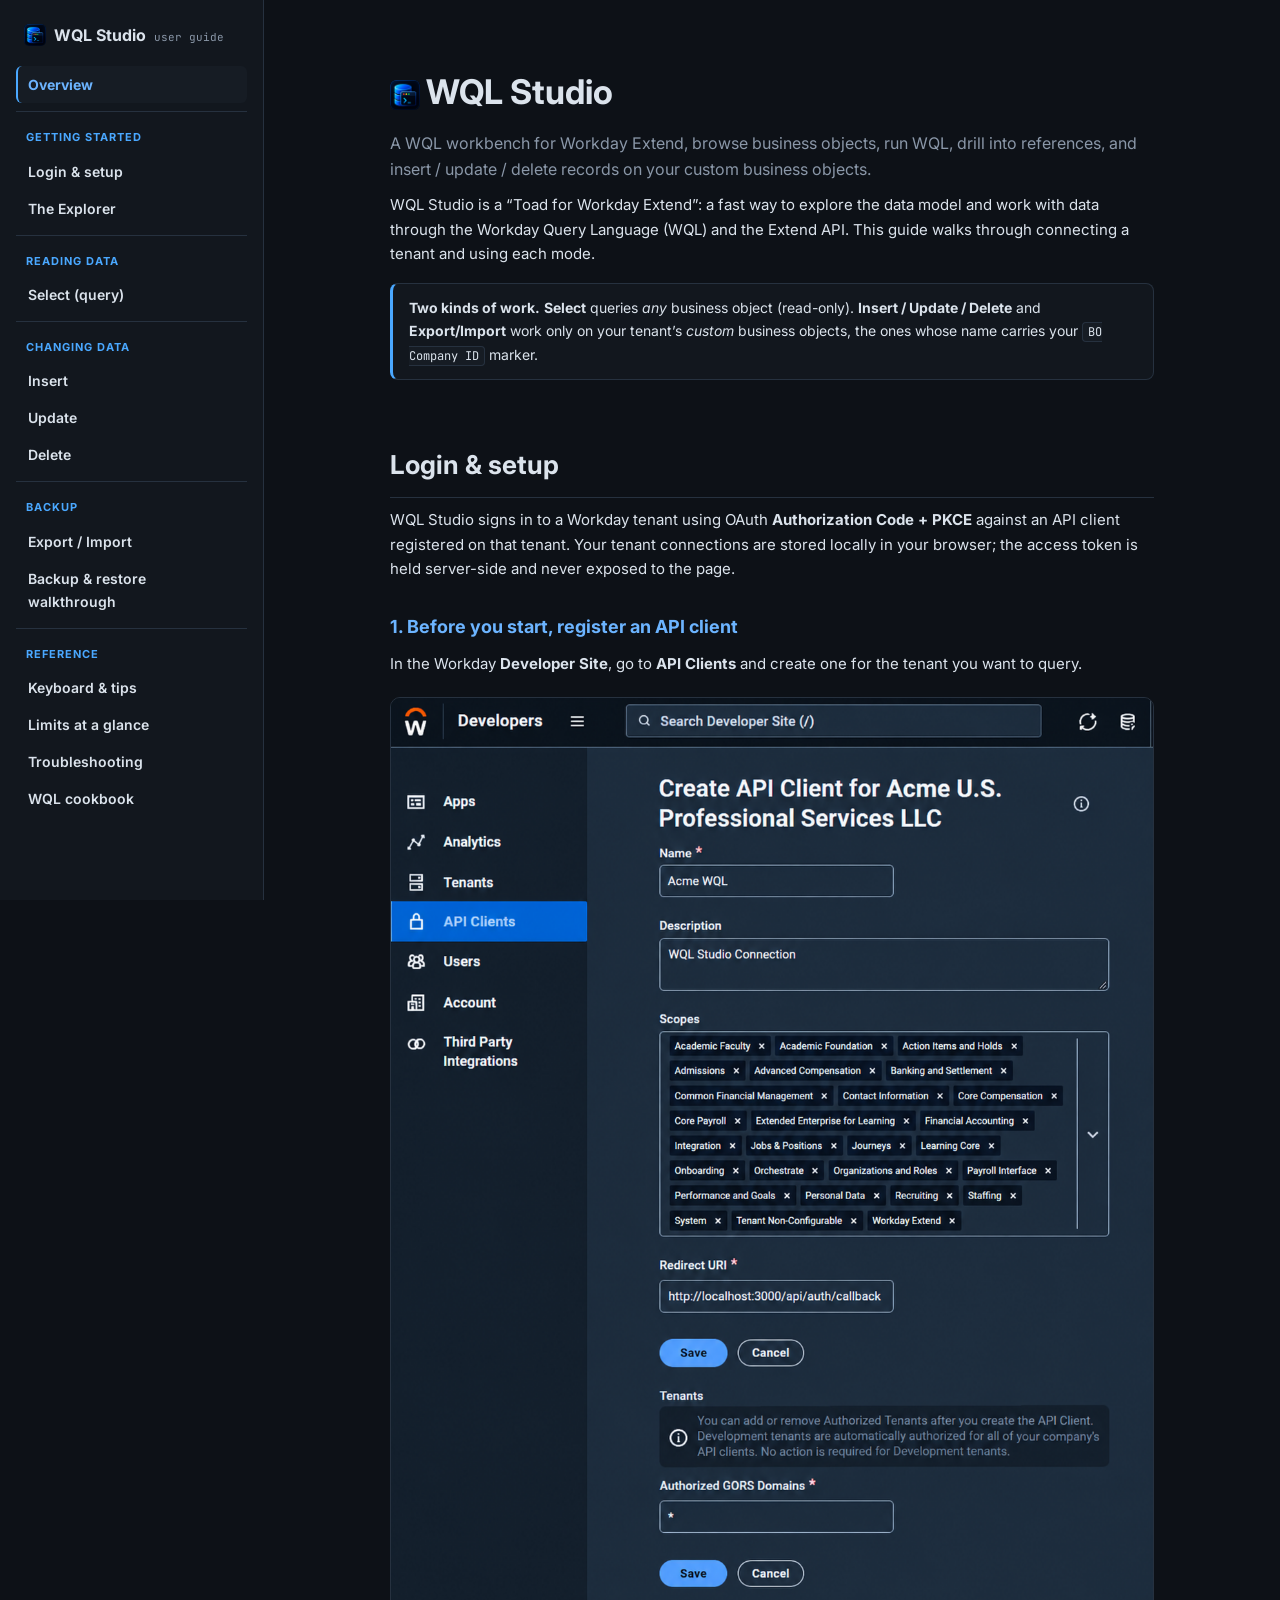
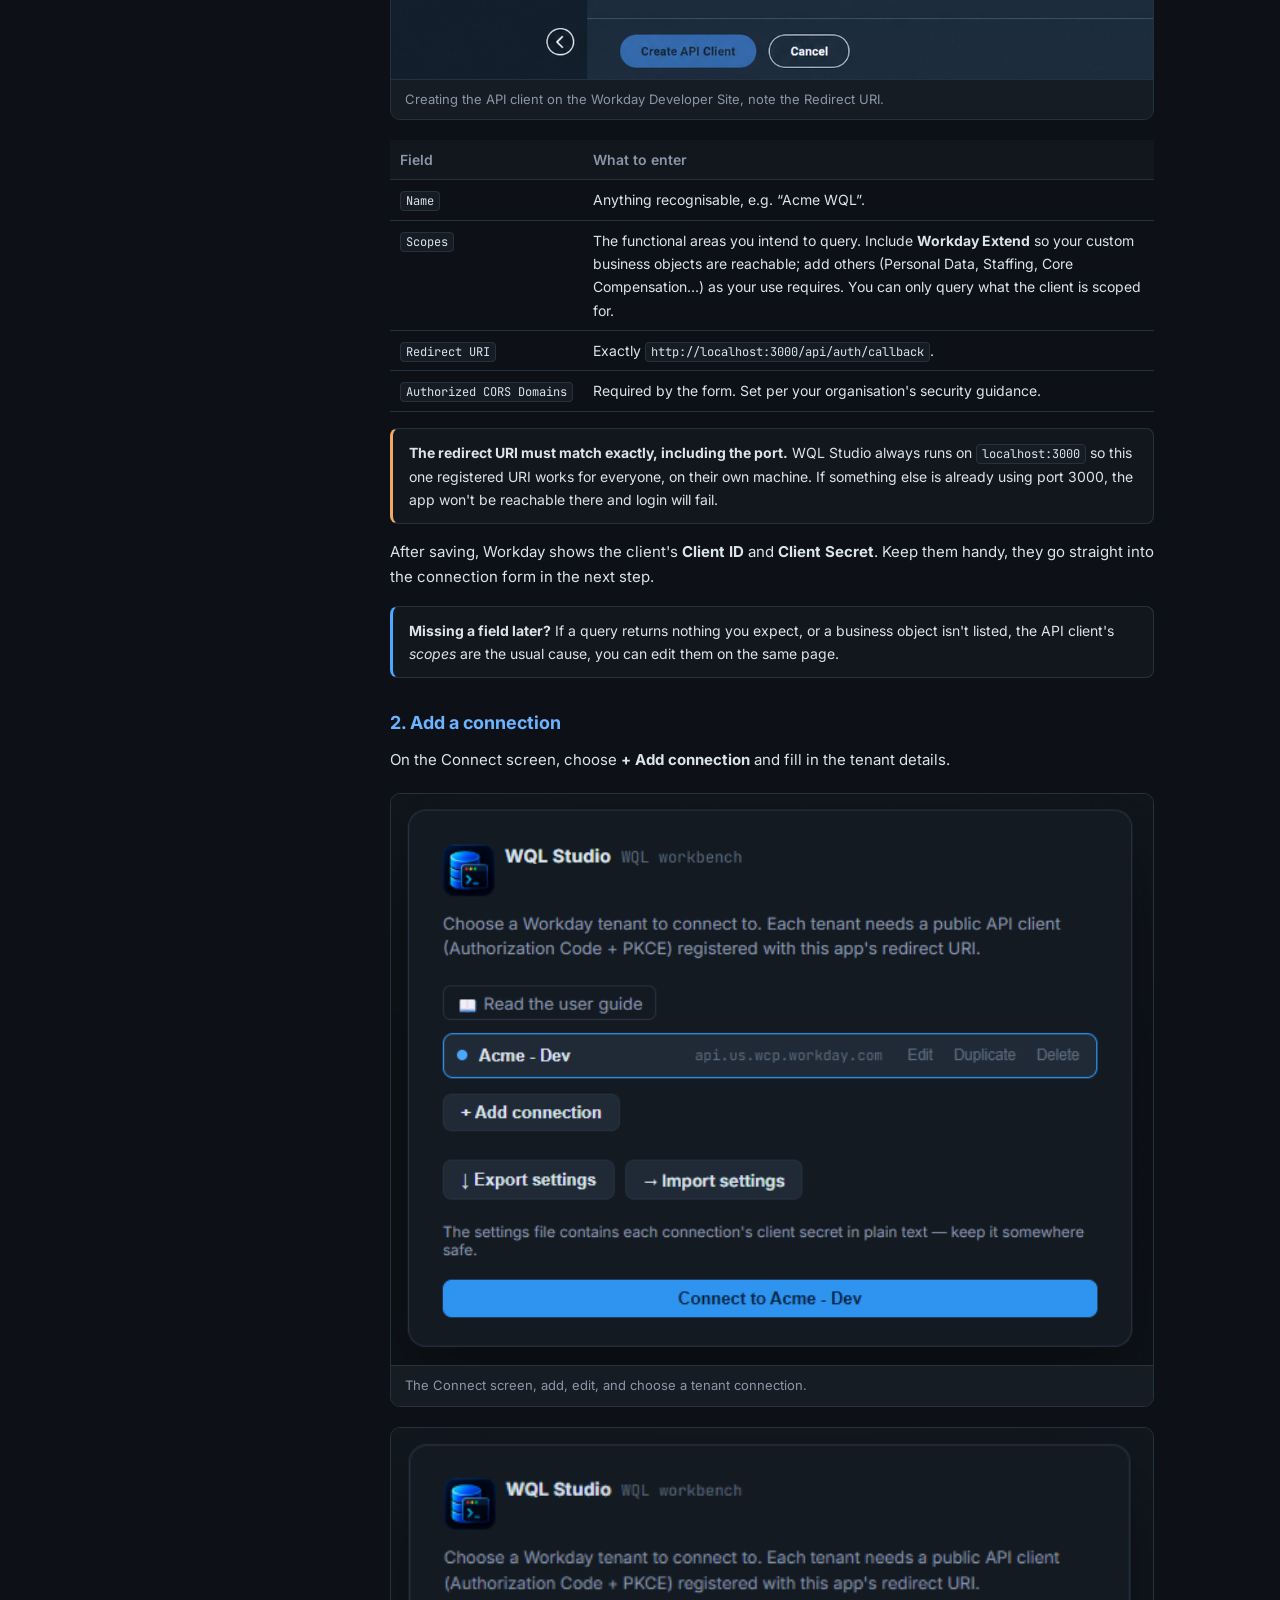
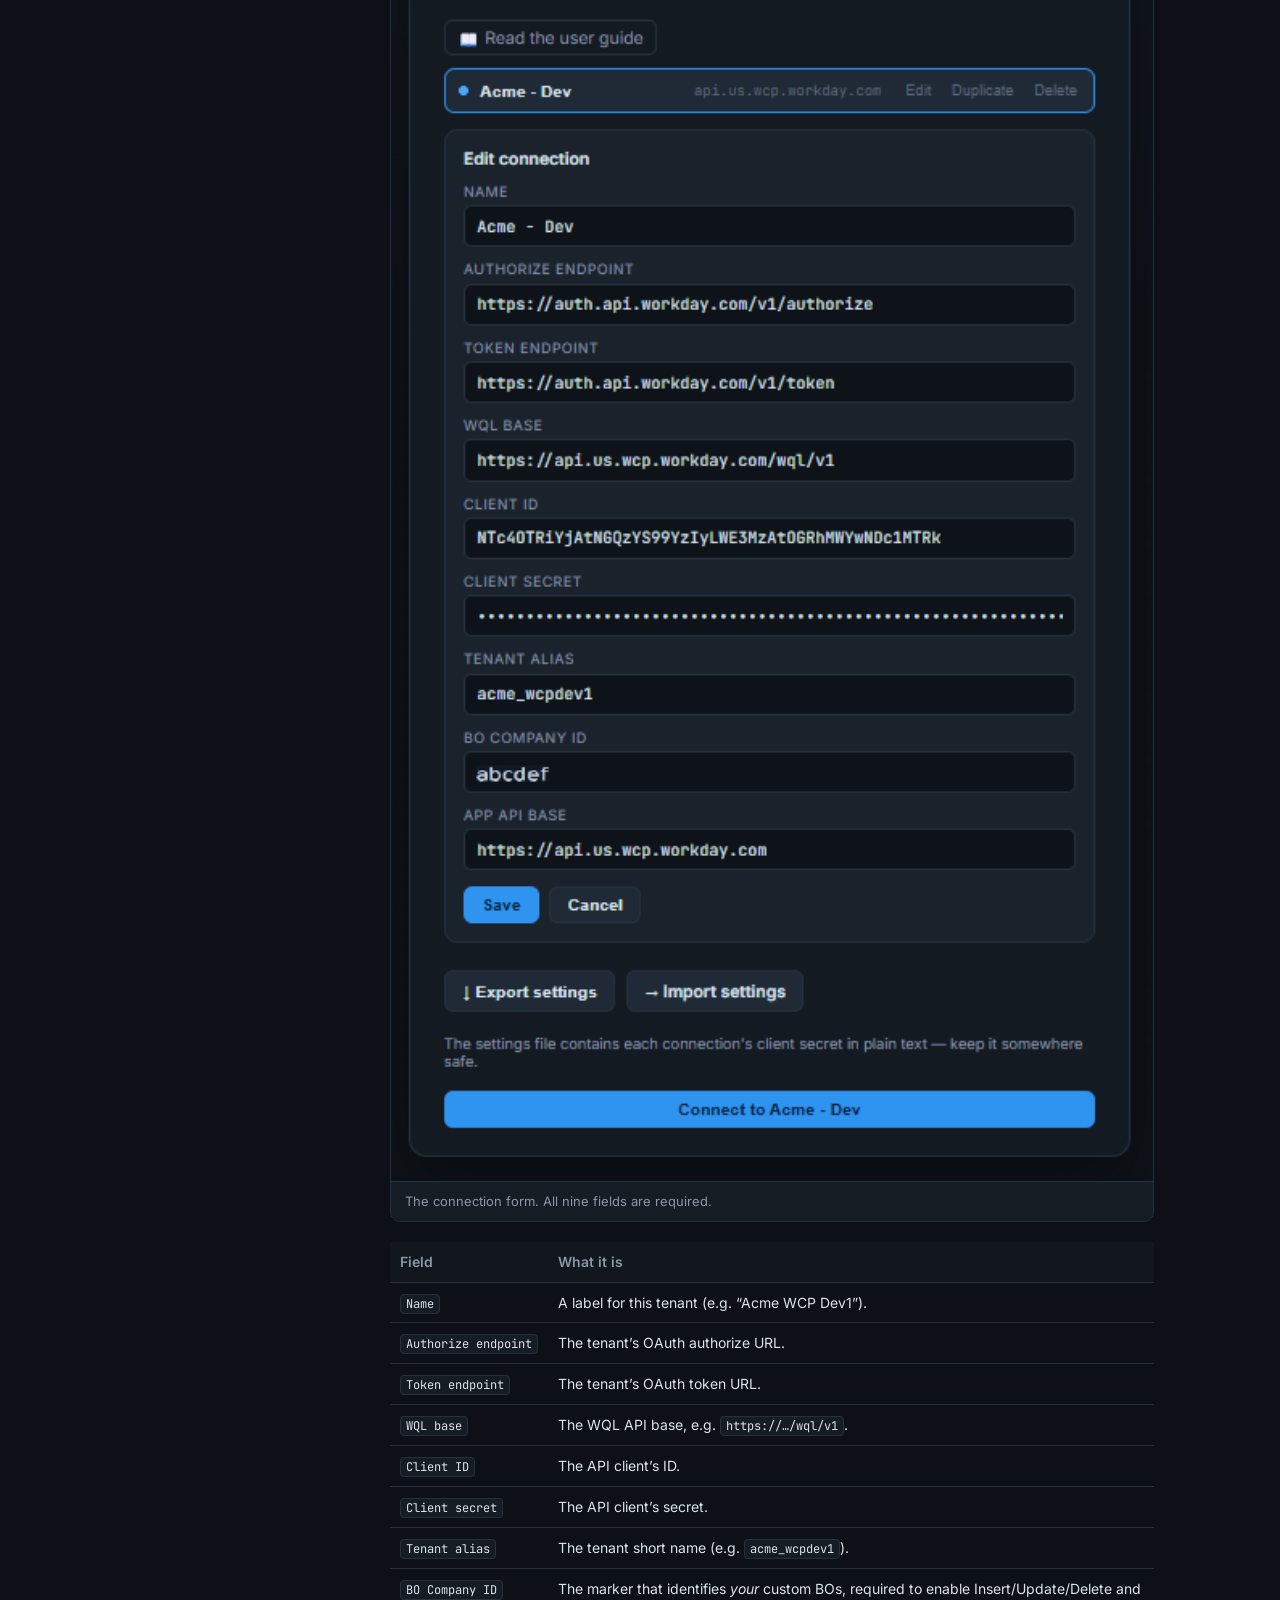
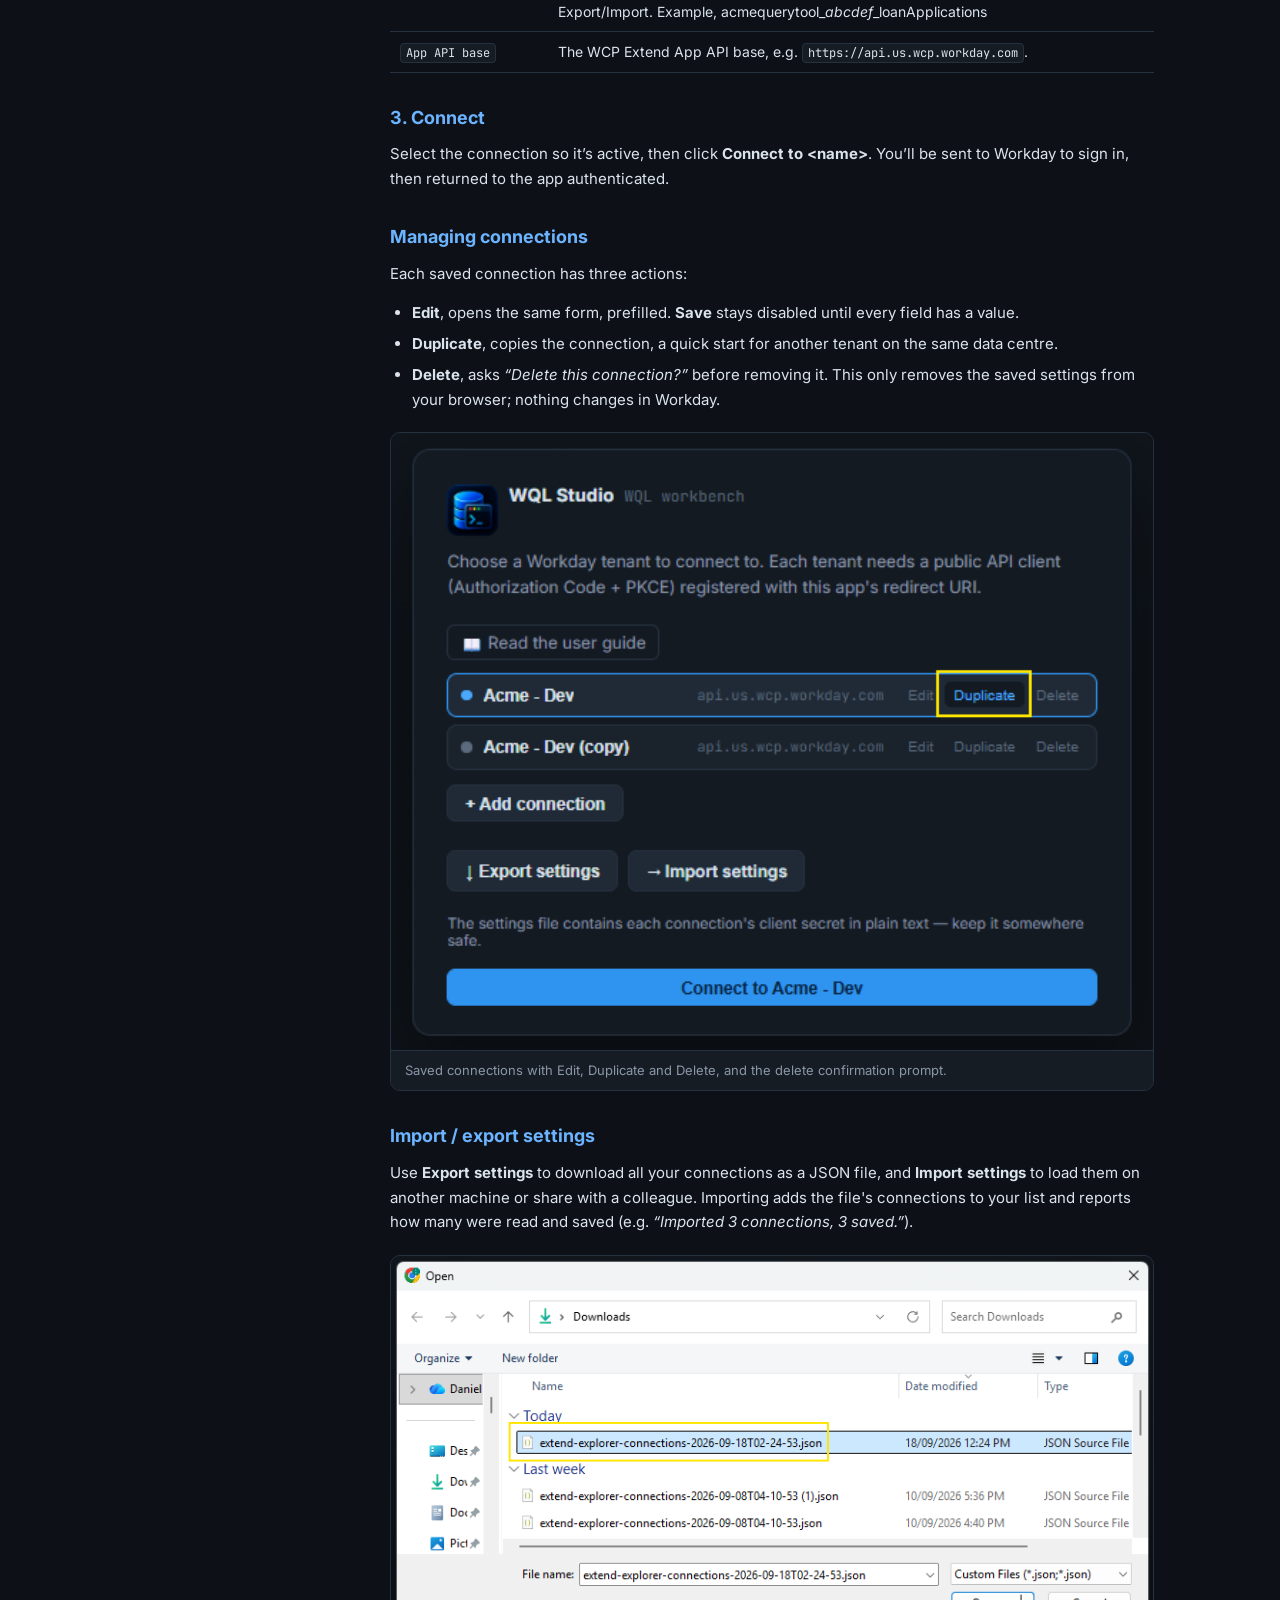
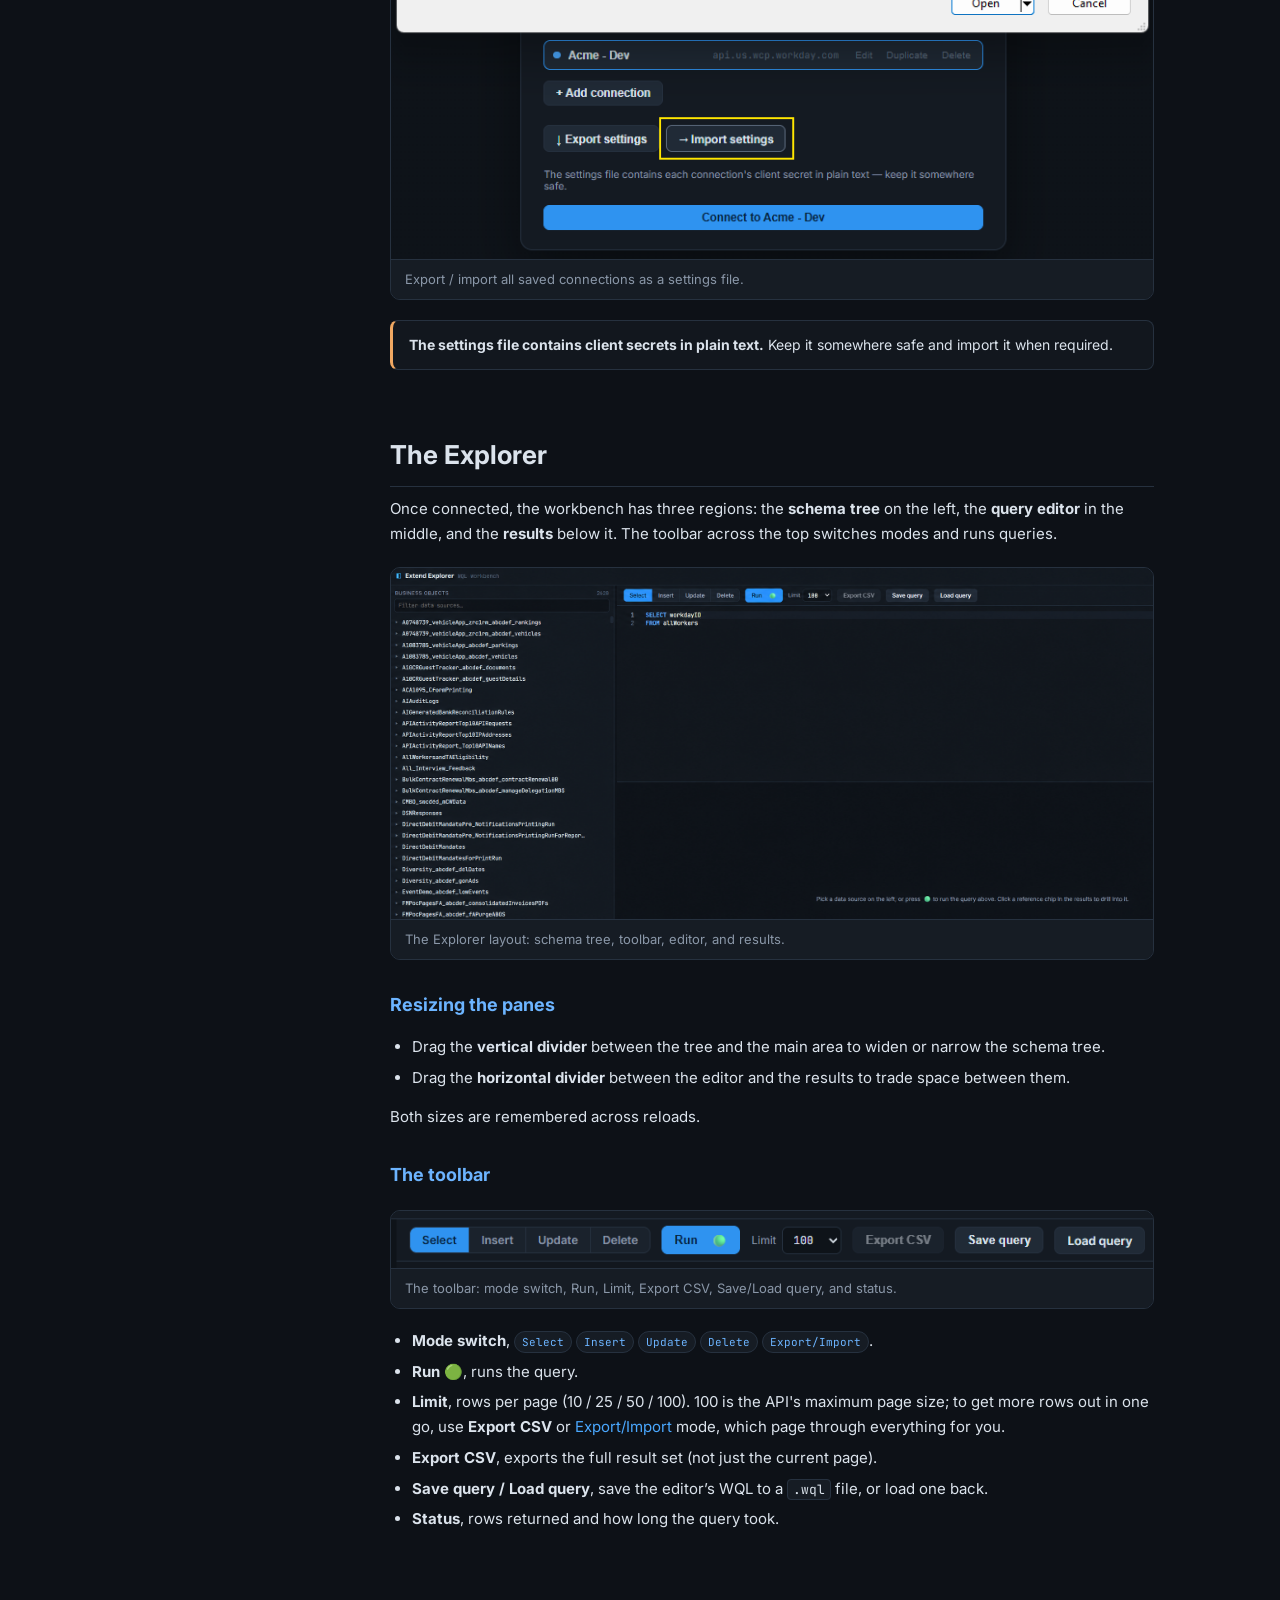
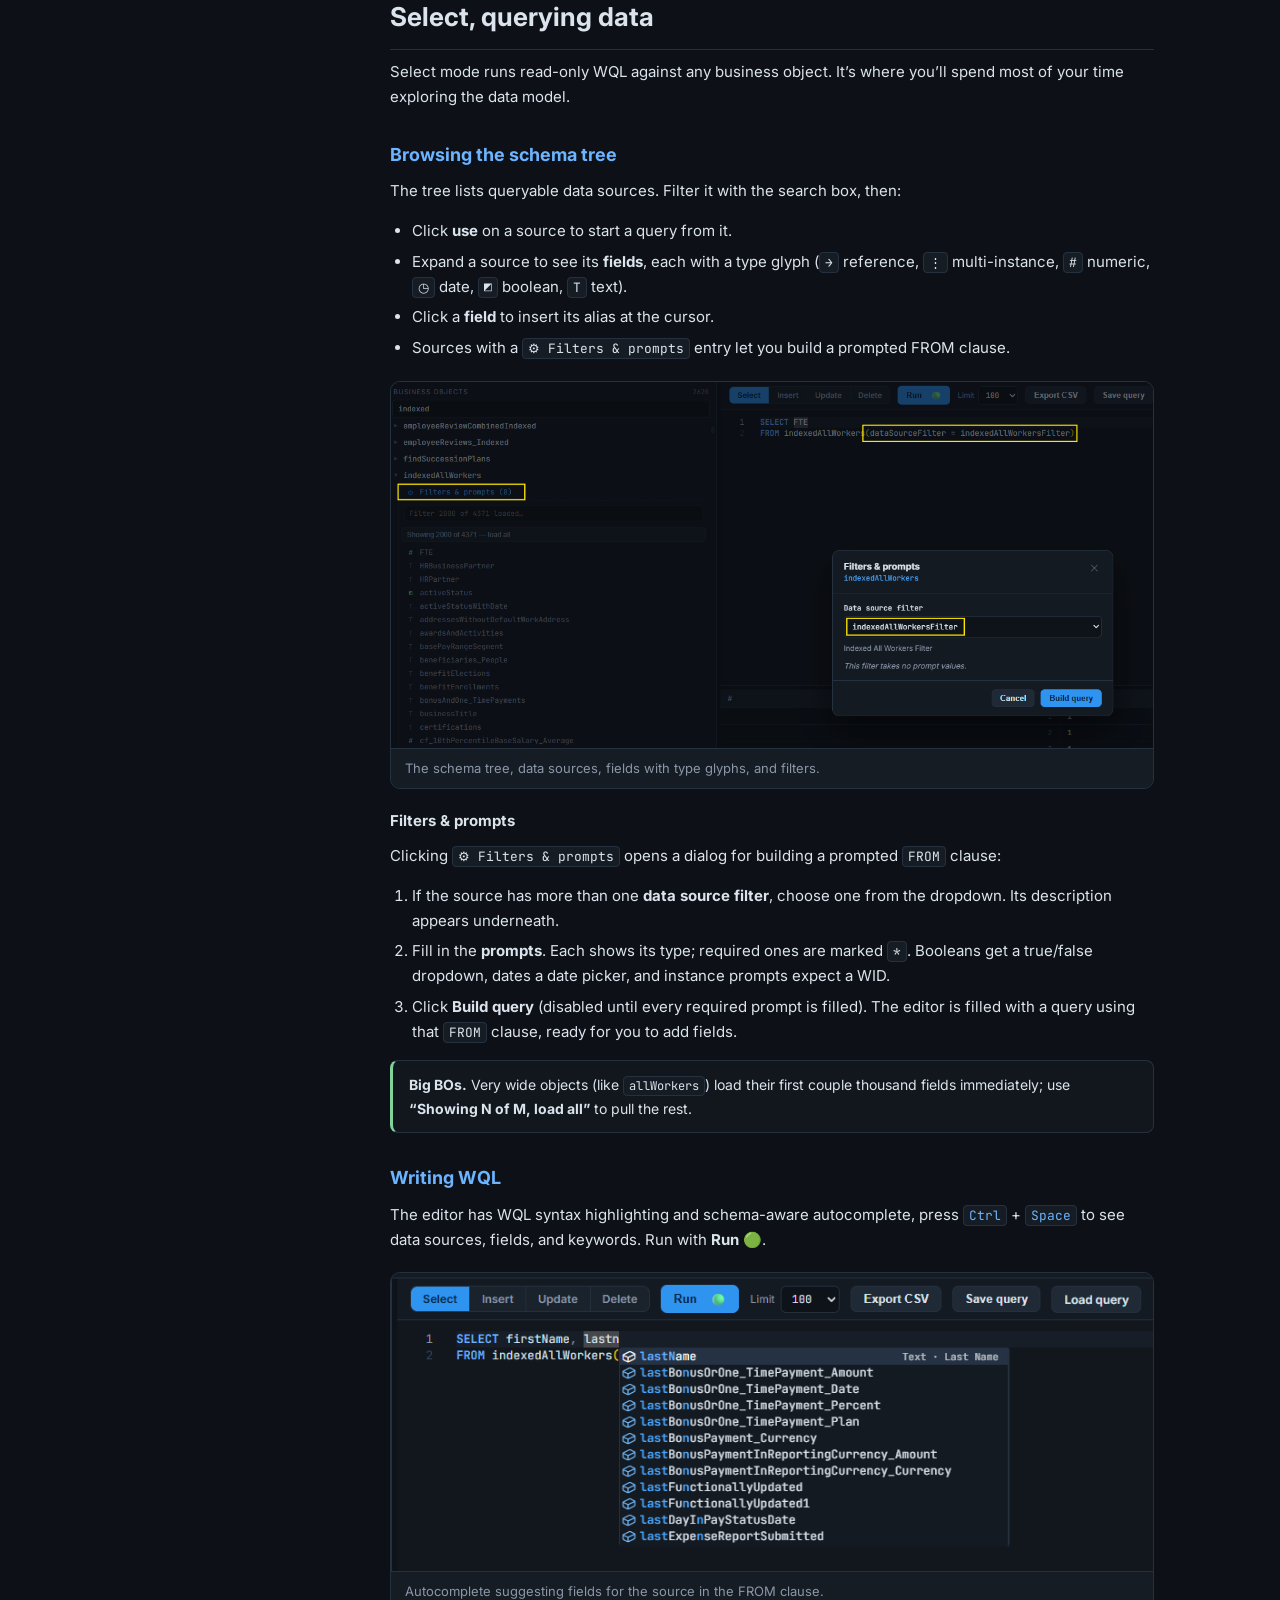
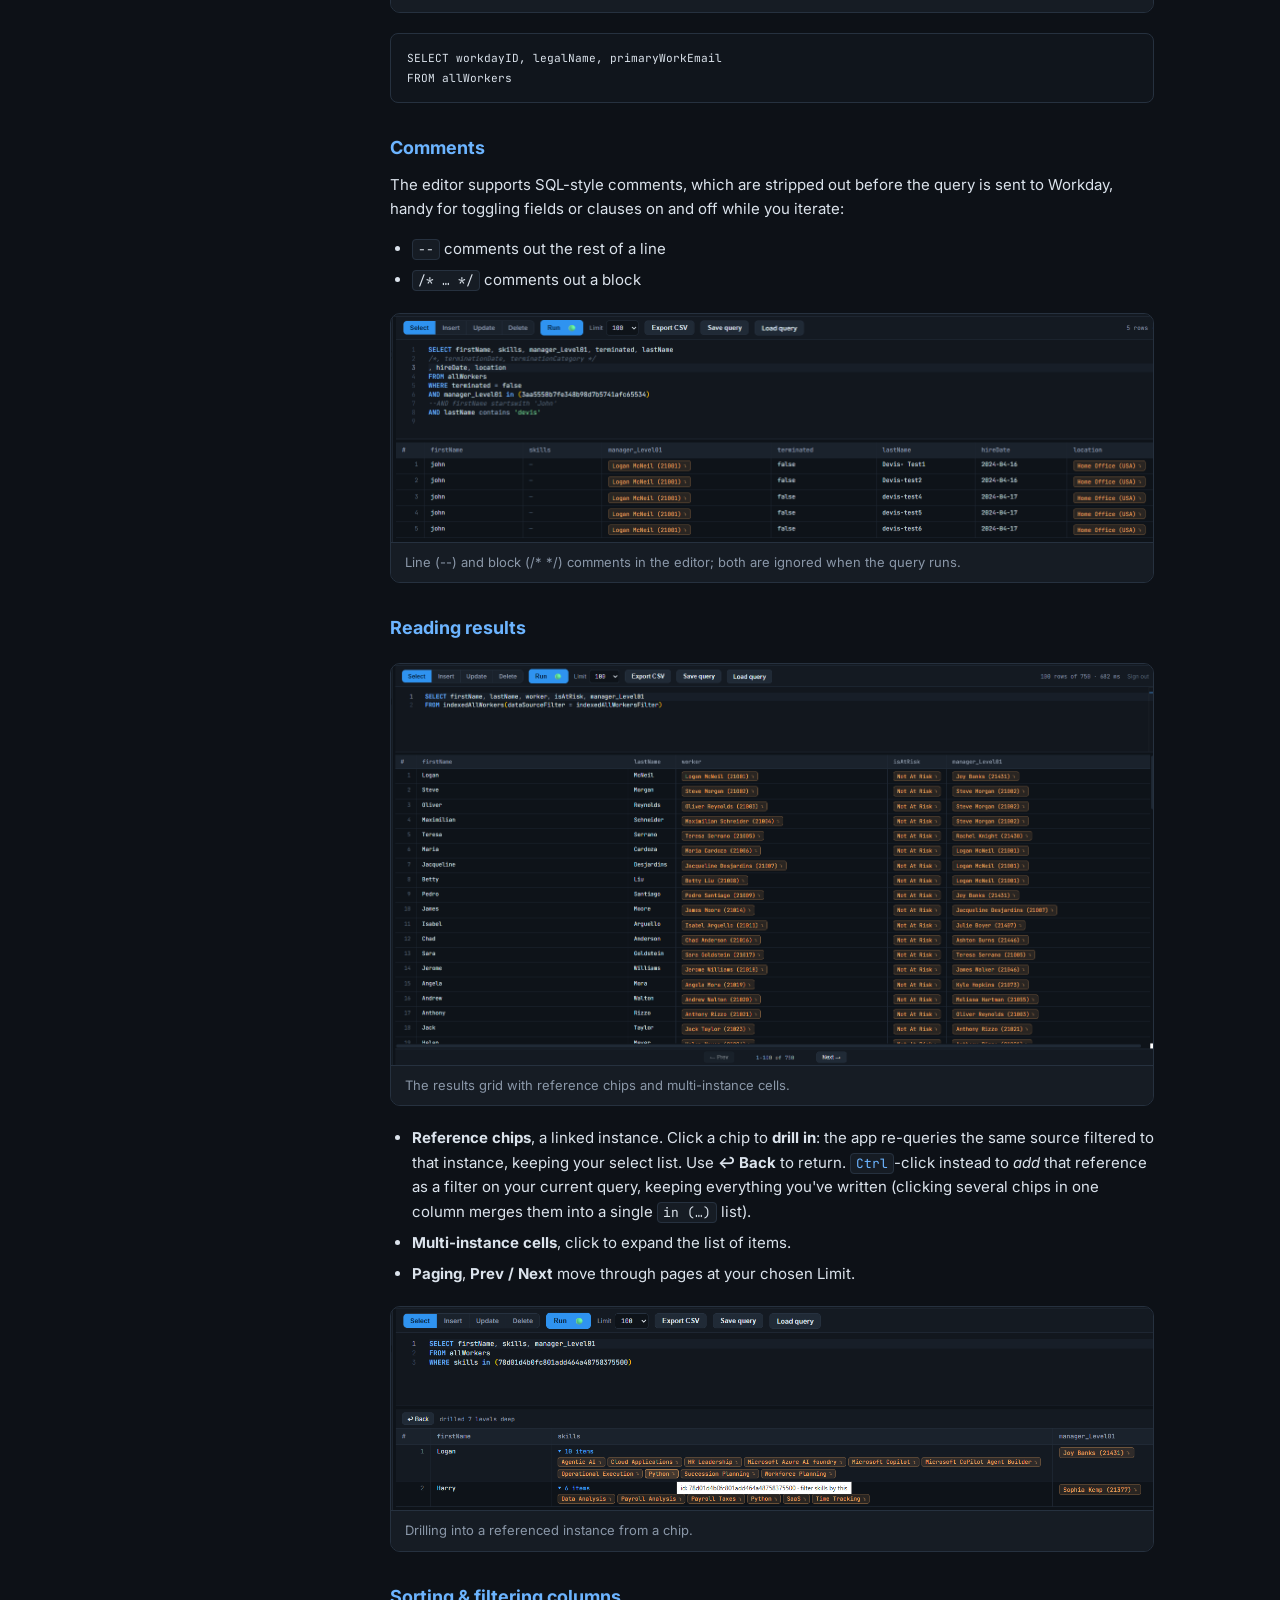
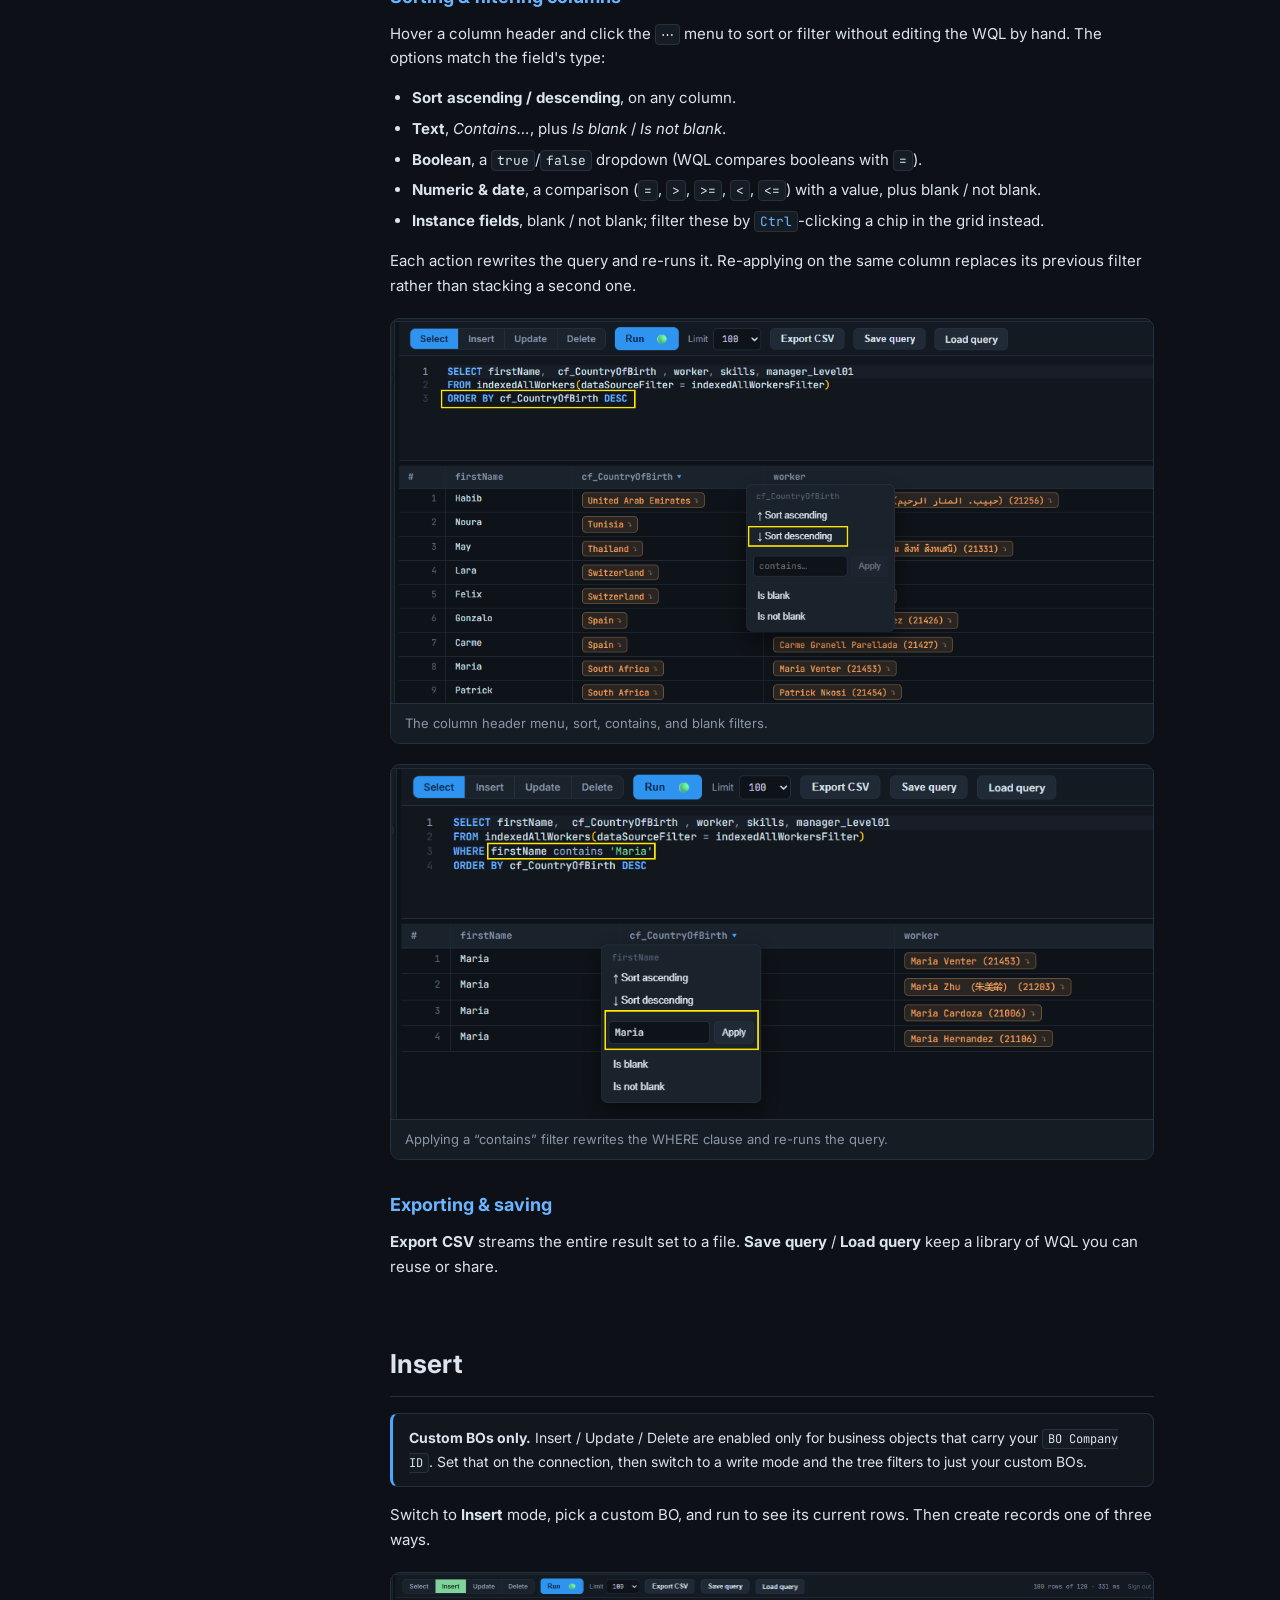
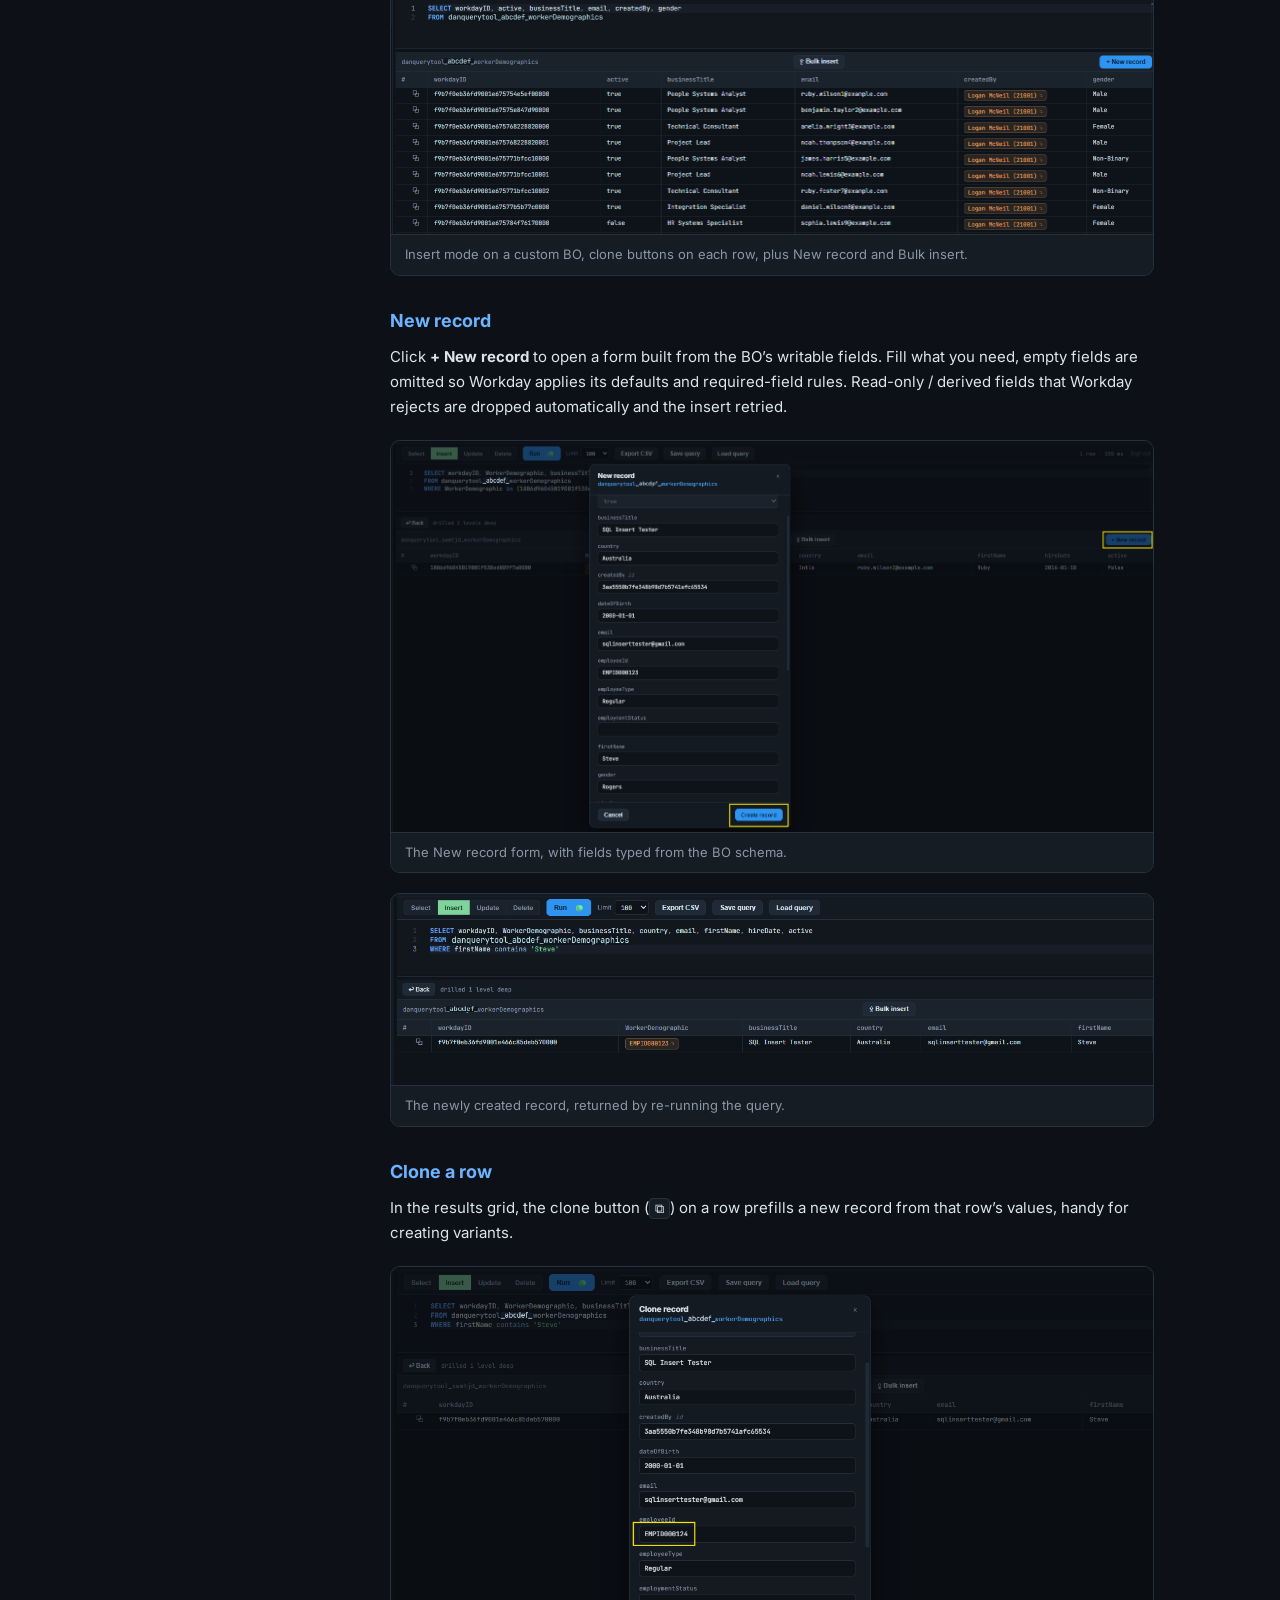
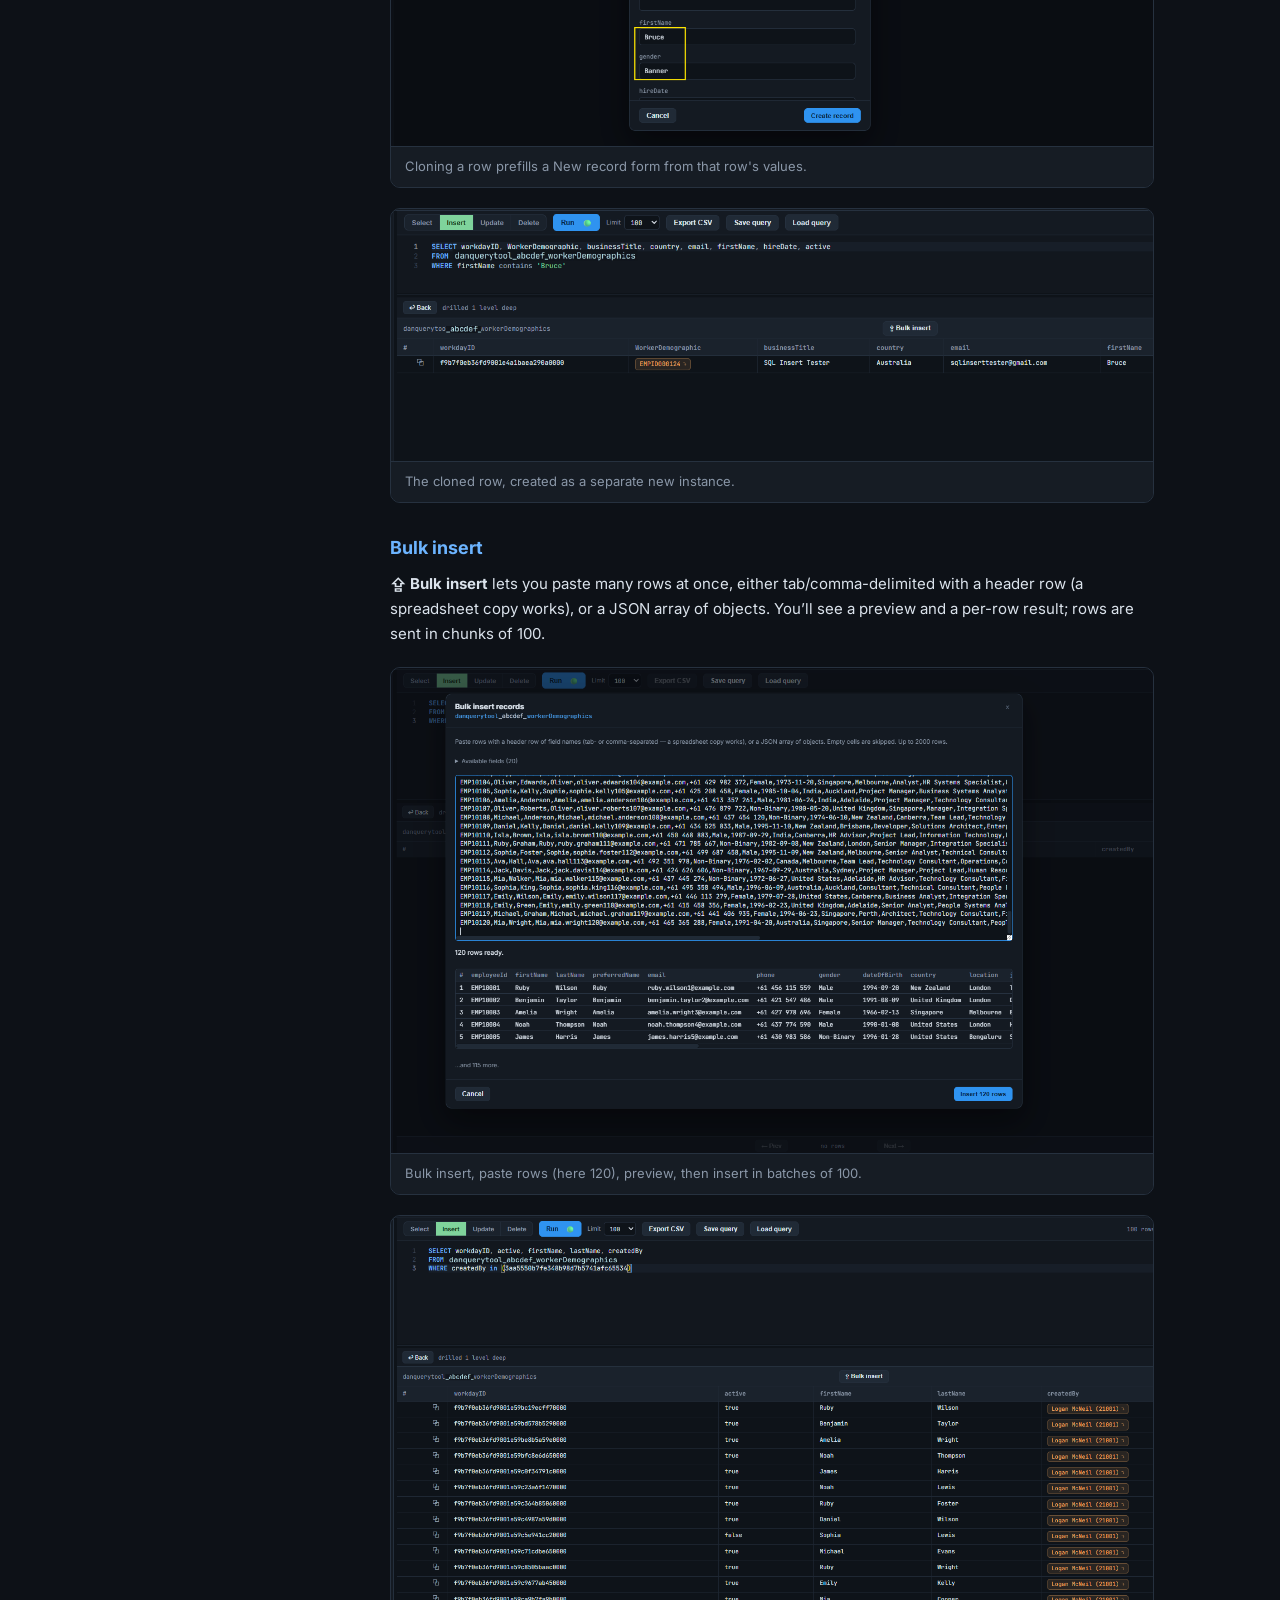
==== src/ExtendExplorer.Client/wwwroot/guide.html @ 91d85719 "WQL Studio for Workday: final commit" ====
<!DOCTYPE html>
<html lang="en">
<head>
  <meta charset="utf-8" />
  <meta name="viewport" content="width=device-width, initial-scale=1.0" />
  <title>WQL Studio, User Guide</title>
  <link rel="preconnect" href="https://fonts.googleapis.com" />
  <link rel="preconnect" href="https://fonts.gstatic.com" crossorigin />
  <link href="https://fonts.googleapis.com/css2?family=Inter:wght@400;500;600;700&family=JetBrains+Mono:wght@400;500;600&display=swap" rel="stylesheet" />
  <link rel="icon" href="wqlstudio-icon.ico" sizes="any" />
  <link rel="icon" type="image/png" sizes="32x32" href="wqlstudio-icon-32x32.png" />
  <style>
    :root {
      --bg: #0d1117;
      --surface: #12171e;
      --surface-2: #161c24;
      --border: #26313f;
      --text: #dbe3ec;
      --text-dim: #8a97a8;
      --accent: #4aa8ff;
      --accent-2: #6cb4ff;
      --amber: #f0a862;
      --green: #7fd39b;
      --mono: 'JetBrains Mono', ui-monospace, SFMono-Regular, Menlo, monospace;
      --sans: 'Inter', system-ui, -apple-system, sans-serif;
    }
    * { box-sizing: border-box; }
    html { scroll-behavior: smooth; }
    body {
      margin: 0;
      background: var(--bg);
      color: var(--text);
      font-family: var(--sans);
      font-size: 15px;
      line-height: 1.65;
    }
    a { color: var(--accent); text-decoration: none; }
    a:hover { text-decoration: underline; }
    code, kbd {
      font-family: var(--mono);
      font-size: 0.86em;
      background: var(--surface-2);
      border: 1px solid var(--border);
      border-radius: 4px;
      padding: 1px 5px;
      /* JetBrains Mono ligates >= and <= into ≥ / ≤; show the operators as typed */
      font-variant-ligatures: none;
      font-feature-settings: "liga" 0, "clig" 0, "calt" 0;
    }
    kbd { color: var(--accent-2); }
    pre {
      background: #10151c;
      border: 1px solid var(--border);
      border-radius: 8px;
      padding: 14px 16px;
      overflow-x: auto;
      font-family: var(--mono);
      font-size: 13px;
      line-height: 1.55;
      font-variant-ligatures: none;
      font-feature-settings: "liga" 0, "clig" 0, "calt" 0;
    }
    pre code { background: none; border: none; padding: 0; }

    /* Layout */
    .layout { display: flex; min-height: 100vh; }
    .sidebar {
      width: 264px;
      flex: 0 0 264px;
      background: var(--surface);
      border-right: 1px solid var(--border);
      position: sticky;
      top: 0;
      height: 100vh;
      overflow-y: auto;
      padding: 22px 16px 40px;
    }
    .brand { display: flex; align-items: baseline; gap: 8px; padding: 0 8px 18px; }
    .brand-mark { color: var(--accent); font-size: 20px; }
    .brand-name { font-weight: 700; font-size: 16px; }
    .brand-sub { color: var(--text-dim); font-size: 11px; font-family: var(--mono); }
    .brand-logo { align-self: center; display: block; border-radius: 5px; }
    .nav-group-title {
      color: var(--accent);
      font-size: 11px;
      font-weight: 700;
      text-transform: uppercase;
      letter-spacing: 0.09em;
      padding: 16px 10px 6px;
      border-top: 1px solid var(--border);
      margin-top: 8px;
    }
    .nav a {
      display: block;
      color: var(--text);
      padding: 7px 10px;
      border-radius: 6px;
      font-size: 14px;
      font-weight: 600;
      border-left: 2px solid transparent;
    }
    .nav a:hover { color: var(--accent-2); background: var(--surface-2); text-decoration: none; }
    .nav a.active {
      color: var(--accent-2);
      background: var(--surface-2);
      border-left-color: var(--accent);
      font-weight: 700;
    }
    .nav a.sub { padding-left: 22px; font-size: 13px; }

    .content {
      flex: 1 1 auto;
      max-width: 860px;
      padding: 40px 48px 120px;
      margin: 0 auto;
    }
    section { padding-top: 24px; margin-bottom: 40px; scroll-margin-top: 20px; }
    section > h2 {
      font-size: 26px;
      margin: 0 0 4px;
      padding-bottom: 10px;
      border-bottom: 1px solid var(--border);
    }
    section h3 { font-size: 18px; margin: 30px 0 8px; color: var(--accent-2); }
    section h4 { font-size: 15px; margin: 20px 0 6px; }
    p { margin: 10px 0; }
    ul, ol { padding-left: 22px; }
    li { margin: 6px 0; }
    .lead { color: var(--text-dim); font-size: 16px; }
    .hero-title { font-size: 34px; font-weight: 700; margin: 0 0 6px; }

    .note, .tip, .warn {
      border-radius: 8px;
      padding: 12px 16px;
      margin: 16px 0;
      border: 1px solid var(--border);
      background: var(--surface);
      font-size: 14px;
    }
    .note { border-left: 3px solid var(--accent); }
    .tip { border-left: 3px solid var(--green); }
    .warn { border-left: 3px solid var(--amber); }
    .note strong, .tip strong, .warn strong { color: var(--text); }

    /* Screenshots */
    figure.shot {
      margin: 20px 0;
      border: 1px solid var(--border);
      border-radius: 10px;
      overflow: hidden;
      background: var(--surface);
    }
    figure.shot img { display: block; width: 100%; height: auto; cursor: zoom-in; }

    /* Click-to-zoom overlay */
    .lightbox {
      position: fixed;
      inset: 0;
      z-index: 100;
      display: none;
      align-items: center;
      justify-content: center;
      padding: 40px 24px 56px;
      background: rgba(4, 7, 11, 0.93);
      cursor: zoom-out;
    }
    .lightbox.open { display: flex; }
    .lightbox img {
      max-width: 100%;
      max-height: 100%;
      object-fit: contain;
      border-radius: 8px;
      border: 1px solid var(--border);
      box-shadow: 0 18px 60px rgba(0, 0, 0, 0.65);
    }
    .lightbox-cap {
      position: absolute;
      left: 24px;
      right: 24px;
      bottom: 18px;
      text-align: center;
      color: var(--text-dim);
      font-size: 13px;
    }
    .lightbox-close {
      position: absolute;
      top: 10px;
      right: 18px;
      background: none;
      border: none;
      color: var(--text-dim);
      font-size: 28px;
      line-height: 1;
      cursor: pointer;
    }
    .lightbox-close:hover { color: var(--text); }
    figure.shot figcaption {
      padding: 9px 14px;
      color: var(--text-dim);
      font-size: 13px;
      border-top: 1px solid var(--border);
      background: var(--surface-2);
    }
    figure.shot.pending {
      display: flex;
      flex-direction: column;
      align-items: center;
      justify-content: center;
      min-height: 190px;
      border-style: dashed;
      text-align: center;
      padding: 24px;
      color: var(--text-dim);
    }
    figure.shot.pending .ph-title { color: var(--text); font-weight: 600; margin-bottom: 4px; }
    figure.shot.pending code { font-size: 12px; }

    .kbd-row { margin: 8px 0; }
    .field-table { width: 100%; border-collapse: collapse; margin: 14px 0; font-size: 14px; }
    .field-table th, .field-table td {
      text-align: left;
      padding: 8px 10px;
      border-bottom: 1px solid var(--border);
      vertical-align: top;
    }
    .field-table th { color: var(--text-dim); font-weight: 600; background: var(--surface); }
    .field-table td code { white-space: nowrap; }
    .pill {
      display: inline-block;
      font-family: var(--mono);
      font-size: 11px;
      padding: 1px 7px;
      border-radius: 999px;
      border: 1px solid var(--border);
      background: var(--surface-2);
      color: var(--accent-2);
    }
    .topbar-mobile { display: none; }
    @media (max-width: 820px) {
      .sidebar { position: fixed; z-index: 20; transform: translateX(-100%); transition: transform .2s ease; }
      .sidebar.open { transform: translateX(0); }
      .content { padding: 24px 20px 100px; }
      .topbar-mobile {
        display: flex; align-items: center; gap: 12px;
        position: sticky; top: 0; z-index: 10;
        background: var(--surface); border-bottom: 1px solid var(--border);
        padding: 10px 16px;
      }
      .topbar-mobile button {
        background: var(--surface-2); border: 1px solid var(--border); color: var(--text);
        border-radius: 6px; padding: 6px 10px; cursor: pointer; font-size: 14px;
      }
    }

    /* ── Print / "Save as PDF": a clean, light, paginated document ────── */
    @media print {
      :root {
        --bg: #ffffff;
        --surface: #ffffff;
        --surface-2: #f3f5f8;
        --border: #cfd7e0;
        --text: #1b2530;
        --text-dim: #55606f;
        --accent: #1f6feb;
        --accent-2: #1550a8;
      }
      html, body { background: #fff; color: var(--text); }
      body {
        font-size: 10.5pt; line-height: 1.5;
        -webkit-print-color-adjust: exact; print-color-adjust: exact;
      }
      .topbar-mobile, .sidebar { display: none !important; }
      .layout { display: block; }
      .content { max-width: none; margin: 0; padding: 0; }
      a { color: var(--accent); text-decoration: none; }
      code, kbd { background: var(--surface-2); border: 1px solid var(--border); color: var(--text); }
      kbd { color: var(--accent-2); }
      pre { background: var(--surface-2); border: 1px solid var(--border); }
      pre code { background: none; border: none; }
      .hero-title { font-size: 24pt; }
      .hero-title img { width: 26px !important; height: 26px !important; }
      .lead { color: var(--text-dim); }
      section { break-before: page; padding-top: 0; margin-bottom: 16px; }
      #overview { break-before: avoid; }
      section > h2 { border-bottom: 1px solid var(--border); color: var(--text); }
      section h3 { color: var(--accent-2); }
      h2, h3 { break-after: avoid; }
      figure.shot { break-inside: avoid; border: 1px solid var(--border); background: #fff; }
      figure.shot img { width: auto; max-width: 100%; max-height: 7.6in; display: block; margin: 0 auto; cursor: default; }
      .lightbox { display: none !important; }
      figure.shot figcaption { background: var(--surface-2); color: var(--text-dim); border-top: 1px solid var(--border); }
      .note, .tip, .warn { background: var(--surface-2); border: 1px solid var(--border); break-inside: avoid; }
      .note { border-left: 3px solid var(--accent); }
      .tip { border-left: 3px solid #2e9e5b; }
      .warn { border-left: 3px solid #c9821f; }
      .note strong, .tip strong, .warn strong { color: var(--text); }
      .field-table th { background: var(--surface-2); color: var(--text-dim); }
      .field-table th, .field-table td { border-bottom: 1px solid var(--border); }
      .pill { border: 1px solid var(--border); background: var(--surface-2); color: var(--accent-2); }
      @page { margin: 14mm 15mm 16mm; }
    }
  </style>
</head>
<body>
  <div class="topbar-mobile">
    <button id="menuBtn" aria-label="Toggle navigation">☰ Contents</button>
    <span class="brand-name">WQL Studio Guide</span>
  </div>

  <div class="layout">
    <aside class="sidebar" id="sidebar">
      <div class="brand">
        <img class="brand-logo" src="wqlstudio-icon-64x64.png" alt="" width="22" height="22" />
        <span class="brand-name">WQL Studio</span>
        <span class="brand-sub">user guide</span>
      </div>
      <nav class="nav">
        <a href="#overview">Overview</a>
        <div class="nav-group-title">Getting started</div>
        <a href="#login">Login &amp; setup</a>
        <a href="#explorer">The Explorer</a>
        <div class="nav-group-title">Reading data</div>
        <a href="#select">Select (query)</a>
        <div class="nav-group-title">Changing data</div>
        <a href="#insert">Insert</a>
        <a href="#update">Update</a>
        <a href="#delete">Delete</a>
        <div class="nav-group-title">Backup</div>
        <a href="#export-import">Export / Import</a>
        <a href="#backup-restore">Backup &amp; restore walkthrough</a>
        <div class="nav-group-title">Reference</div>
        <a href="#shortcuts">Keyboard &amp; tips</a>
        <a href="#limits">Limits at a glance</a>
        <a href="#troubleshooting">Troubleshooting</a>
        <a href="#wql-cookbook">WQL cookbook</a>
      </nav>
    </aside>

    <main class="content">
      <section id="overview">
        <p class="hero-title"><img src="wqlstudio-icon-64x64.png" alt="" width="30" height="30" style="vertical-align:-6px;border-radius:6px;margin-right:6px" />WQL Studio</p>
        <p class="lead">A WQL workbench for Workday Extend, browse business objects, run WQL, drill into references, and insert / update / delete records on your custom business objects.</p>
        <p>WQL Studio is a “Toad for Workday Extend”: a fast way to explore the data model and work with data through the Workday Query Language (WQL) and the Extend API. This guide walks through connecting a tenant and using each mode.</p>
        <div class="note">
          <strong>Two kinds of work.</strong> <strong>Select</strong> queries <em>any</em> business object (read-only). <strong>Insert / Update / Delete</strong> and <strong>Export/Import</strong> work only on your tenant’s <em>custom</em> business objects, the ones whose name carries your <code>BO Company ID</code> marker.
        </div>
      </section>

      <section id="login">
        <h2>Login &amp; setup</h2>
        <p>WQL Studio signs in to a Workday tenant using OAuth <strong>Authorization Code + PKCE</strong> against an API client registered on that tenant. Your tenant connections are stored locally in your browser; the access token is held server-side and never exposed to the page.</p>

        <h3>1. Before you start, register an API client</h3>
        <p>In the Workday <strong>Developer Site</strong>, go to <strong>API Clients</strong> and create one for the tenant you want to query.</p>
        <figure class="shot" data-src="guide/api-client-create.png" data-cap="Creating the API client on the Workday Developer Site, note the Redirect URI."></figure>
        <table class="field-table">
          <thead><tr><th>Field</th><th>What to enter</th></tr></thead>
          <tbody>
            <tr><td><code>Name</code></td><td>Anything recognisable, e.g. “Acme WQL”.</td></tr>
            <tr><td><code>Scopes</code></td><td>The functional areas you intend to query. Include <strong>Workday Extend</strong> so your custom business objects are reachable; add others (Personal Data, Staffing, Core Compensation…) as your use requires. You can only query what the client is scoped for.</td></tr>
            <tr><td><code>Redirect URI</code></td><td>Exactly <code>http://localhost:3000/api/auth/callback</code>.</td></tr>
            <tr><td><code>Authorized CORS Domains</code></td><td>Required by the form. Set per your organisation's security guidance.</td></tr>
          </tbody>
        </table>
        <div class="warn"><strong>The redirect URI must match exactly, including the port.</strong> WQL Studio always runs on <code>localhost:3000</code> so this one registered URI works for everyone, on their own machine. If something else is already using port 3000, the app won't be reachable there and login will fail.</div>
        <p>After saving, Workday shows the client's <strong>Client ID</strong> and <strong>Client Secret</strong>. Keep them handy, they go straight into the connection form in the next step.</p>
        <div class="note"><strong>Missing a field later?</strong> If a query returns nothing you expect, or a business object isn't listed, the API client's <em>scopes</em> are the usual cause, you can edit them on the same page.</div>

        <h3>2. Add a connection</h3>
        <p>On the Connect screen, choose <strong>+ Add connection</strong> and fill in the tenant details.</p>
        <figure class="shot" data-src="guide/login-connect-screen.png" data-cap="The Connect screen, add, edit, and choose a tenant connection."></figure>
        <figure class="shot" data-src="guide/login-connection-form.png" data-cap="The connection form. All nine fields are required."></figure>
        <table class="field-table">
          <thead><tr><th>Field</th><th>What it is</th></tr></thead>
          <tbody>
            <tr><td><code>Name</code></td><td>A label for this tenant (e.g. “Acme WCP Dev1”).</td></tr>
            <tr><td><code>Authorize endpoint</code></td><td>The tenant’s OAuth authorize URL.</td></tr>
            <tr><td><code>Token endpoint</code></td><td>The tenant’s OAuth token URL.</td></tr>
            <tr><td><code>WQL base</code></td><td>The WQL API base, e.g. <code>https://…/wql/v1</code>.</td></tr>
            <tr><td><code>Client ID</code></td><td>The API client’s ID.</td></tr>
            <tr><td><code>Client secret</code></td><td>The API client’s secret.</td></tr>
            <tr><td><code>Tenant alias</code></td><td>The tenant short name (e.g. <code>acme_wcpdev1</code>).</td></tr>
            <tr><td><code>BO Company ID</code></td><td>The marker that identifies <em>your</em> custom BOs, required to enable Insert/Update/Delete and Export/Import. Example, acmequerytool_<em>abcdef</em>_loanApplications</td></tr>
            <tr><td><code>App API base</code></td><td>The WCP Extend App API base, e.g. <code>https://api.us.wcp.workday.com</code>.</td></tr>
          </tbody>
        </table>

        <h3>3. Connect</h3>
        <p>Select the connection so it’s active, then click <strong>Connect to &lt;name&gt;</strong>. You’ll be sent to Workday to sign in, then returned to the app authenticated.</p>

        <h3>Managing connections</h3>
        <p>Each saved connection has three actions:</p>
        <ul>
          <li><strong>Edit</strong>, opens the same form, prefilled. <strong>Save</strong> stays disabled until every field has a value.</li>
          <li><strong>Duplicate</strong>, copies the connection, a quick start for another tenant on the same data centre.</li>
          <li><strong>Delete</strong>, asks <em>“Delete this connection?”</em> before removing it. This only removes the saved settings from your browser; nothing changes in Workday.</li>
        </ul>
        <figure class="shot" data-src="guide/login-connection-manage.png" data-cap="Saved connections with Edit, Duplicate and Delete, and the delete confirmation prompt."></figure>

        <h3>Import / export settings</h3>
        <p>Use <strong>Export settings</strong> to download all your connections as a JSON file, and <strong>Import settings</strong> to load them on another machine or share with a colleague. Importing adds the file's connections to your list and reports how many were read and saved (e.g. <em>“Imported 3 connections, 3 saved.”</em>).</p>
        <figure class="shot" data-src="guide/login-import-export.png" data-cap="Export / import all saved connections as a settings file."></figure>
        <div class="warn"><strong>The settings file contains client secrets in plain text.</strong> Keep it somewhere safe and import it when required.</div>
      </section>

      <section id="explorer">
        <h2>The Explorer</h2>
        <p>Once connected, the workbench has three regions: the <strong>schema tree</strong> on the left, the <strong>query editor</strong> in the middle, and the <strong>results</strong> below it. The toolbar across the top switches modes and runs queries.</p>
        <figure class="shot" data-src="guide/explorer-overview.png" data-cap="The Explorer layout: schema tree, toolbar, editor, and results."></figure>

        <h3>Resizing the panes</h3>
        <ul>
          <li>Drag the <strong>vertical divider</strong> between the tree and the main area to widen or narrow the schema tree.</li>
          <li>Drag the <strong>horizontal divider</strong> between the editor and the results to trade space between them.</li>
        </ul>
        <p>Both sizes are remembered across reloads.</p>

        <h3>The toolbar</h3>
        <figure class="shot" data-src="guide/explorer-toolbar.png" data-cap="The toolbar: mode switch, Run, Limit, Export CSV, Save/Load query, and status."></figure>
        <ul>
          <li><strong>Mode switch</strong>, <span class="pill">Select</span> <span class="pill">Insert</span> <span class="pill">Update</span> <span class="pill">Delete</span> <span class="pill">Export/Import</span>.</li>
          <li><strong>Run 🟢</strong>, runs the query.</li>
          <li><strong>Limit</strong>, rows per page (10 / 25 / 50 / 100). 100 is the API's maximum page size; to get more rows out in one go, use <strong>Export CSV</strong> or <a href="#export-import">Export/Import</a> mode, which page through everything for you.</li>
          <li><strong>Export CSV</strong>, exports the full result set (not just the current page).</li>
          <li><strong>Save query / Load query</strong>, save the editor’s WQL to a <code>.wql</code> file, or load one back.</li>
          <li><strong>Status</strong>, rows returned and how long the query took.</li>
        </ul>
      </section>

      <section id="select">
        <h2>Select, querying data</h2>
        <p>Select mode runs read-only WQL against any business object. It’s where you’ll spend most of your time exploring the data model.</p>

        <h3>Browsing the schema tree</h3>
        <p>The tree lists queryable data sources. Filter it with the search box, then:</p>
        <ul>
          <li>Click <strong>use</strong> on a source to start a query from it.</li>
          <li>Expand a source to see its <strong>fields</strong>, each with a type glyph (<code>→</code> reference, <code>⋮</code> multi-instance, <code>#</code> numeric, <code>◷</code> date, <code>◩</code> boolean, <code>T</code> text).</li>
          <li>Click a <strong>field</strong> to insert its alias at the cursor.</li>
          <li>Sources with a <code>⚙ Filters &amp; prompts</code> entry let you build a prompted FROM clause.</li>
        </ul>
        <figure class="shot" data-src="guide/select-schema-tree.png" data-cap="The schema tree, data sources, fields with type glyphs, and filters."></figure>

        <h4>Filters &amp; prompts</h4>
        <p>Clicking <code>⚙ Filters &amp; prompts</code> opens a dialog for building a prompted <code>FROM</code> clause:</p>
        <ol>
          <li>If the source has more than one <strong>data source filter</strong>, choose one from the dropdown. Its description appears underneath.</li>
          <li>Fill in the <strong>prompts</strong>. Each shows its type; required ones are marked <code>*</code>. Booleans get a true/false dropdown, dates a date picker, and instance prompts expect a WID.</li>
          <li>Click <strong>Build query</strong> (disabled until every required prompt is filled). The editor is filled with a query using that <code>FROM</code> clause, ready for you to add fields.</li>
        </ol>
        <div class="tip"><strong>Big BOs.</strong> Very wide objects (like <code>allWorkers</code>) load their first couple thousand fields immediately; use <strong>“Showing N of M, load all”</strong> to pull the rest.</div>

        <h3>Writing WQL</h3>
        <p>The editor has WQL syntax highlighting and schema-aware autocomplete, press <kbd>Ctrl</kbd> + <kbd>Space</kbd> to see data sources, fields, and keywords. Run with <strong>Run 🟢</strong>.</p>
        <figure class="shot" data-src="guide/select-autocomplete.png" data-cap="Autocomplete suggesting fields for the source in the FROM clause."></figure>
        <pre><code>SELECT workdayID, legalName, primaryWorkEmail
FROM allWorkers</code></pre>

        <h3>Comments</h3>
        <p>The editor supports SQL-style comments, which are stripped out before the query is sent to Workday, handy for toggling fields or clauses on and off while you iterate:</p>
        <ul>
          <li><code>--</code> comments out the rest of a line</li>
          <li><code>/* … */</code> comments out a block</li>
        </ul>
        <figure class="shot" data-src="guide/commenting.png" data-cap="Line (--) and block (/* */) comments in the editor; both are ignored when the query runs."></figure>

        <h3>Reading results</h3>
        <figure class="shot" data-src="guide/select-results.png" data-cap="The results grid with reference chips and multi-instance cells."></figure>
        <ul>
          <li><strong>Reference chips</strong>, a linked instance. Click a chip to <strong>drill in</strong>: the app re-queries the same source filtered to that instance, keeping your select list. Use <strong>↩ Back</strong> to return. <kbd>Ctrl</kbd>-click instead to <em>add</em> that reference as a filter on your current query, keeping everything you've written (clicking several chips in one column merges them into a single <code>in (…)</code> list).</li>
          <li><strong>Multi-instance cells</strong>, click to expand the list of items.</li>
          <li><strong>Paging</strong>, <strong>Prev / Next</strong> move through pages at your chosen Limit.</li>
        </ul>
        <figure class="shot" data-src="guide/select-drilldown.png" data-cap="Drilling into a referenced instance from a chip."></figure>

        <h3>Sorting &amp; filtering columns</h3>
        <p>Hover a column header and click the <code>⋯</code> menu to sort or filter without editing the WQL by hand. The options match the field's type:</p>
        <ul>
          <li><strong>Sort ascending / descending</strong>, on any column.</li>
          <li><strong>Text</strong>, <em>Contains…</em>, plus <em>Is blank</em> / <em>Is not blank</em>.</li>
          <li><strong>Boolean</strong>, a <code>true</code>/<code>false</code> dropdown (WQL compares booleans with <code>=</code>).</li>
          <li><strong>Numeric &amp; date</strong>, a comparison (<code>=</code>, <code>&gt;</code>, <code>&gt;=</code>, <code>&lt;</code>, <code>&lt;=</code>) with a value, plus blank / not blank.</li>
          <li><strong>Instance fields</strong>, blank / not blank; filter these by <kbd>Ctrl</kbd>-clicking a chip in the grid instead.</li>
        </ul>
        <p>Each action rewrites the query and re-runs it. Re-applying on the same column replaces its previous filter rather than stacking a second one.</p>
        <figure class="shot" data-src="guide/select-column-menu.png" data-cap="The column header menu, sort, contains, and blank filters."></figure>
        <figure class="shot" data-src="guide/select-column-menu0.png" data-cap="Applying a “contains” filter rewrites the WHERE clause and re-runs the query."></figure>

        <h3>Exporting &amp; saving</h3>
        <p><strong>Export CSV</strong> streams the entire result set to a file. <strong>Save query</strong> / <strong>Load query</strong> keep a library of WQL you can reuse or share.</p>
      </section>

      <section id="insert">
        <h2>Insert</h2>
        <div class="note"><strong>Custom BOs only.</strong> Insert / Update / Delete are enabled only for business objects that carry your <code>BO Company ID</code>. Set that on the connection, then switch to a write mode and the tree filters to just your custom BOs.</div>
        <p>Switch to <strong>Insert</strong> mode, pick a custom BO, and run to see its current rows. Then create records one of three ways.</p>
        <figure class="shot" data-src="guide/insert-mode.png" data-cap="Insert mode on a custom BO, clone buttons on each row, plus New record and Bulk insert."></figure>

        <h3>New record</h3>
        <p>Click <strong>+ New record</strong> to open a form built from the BO’s writable fields. Fill what you need, empty fields are omitted so Workday applies its defaults and required-field rules. Read-only / derived fields that Workday rejects are dropped automatically and the insert retried.</p>
        <figure class="shot" data-src="guide/insertSingleRow1.png" data-cap="The New record form, with fields typed from the BO schema."></figure>
        <figure class="shot" data-src="guide/insertSingleRow2.png" data-cap="The newly created record, returned by re-running the query."></figure>

        <h3>Clone a row</h3>
        <p>In the results grid, the clone button (<code>⧉</code>) on a row prefills a new record from that row’s values, handy for creating variants.</p>
        <figure class="shot" data-src="guide/CloneRow1.png" data-cap="Cloning a row prefills a New record form from that row's values."></figure>
        <figure class="shot" data-src="guide/CloneRow2.png" data-cap="The cloned row, created as a separate new instance."></figure>

        <h3>Bulk insert</h3>
        <p><strong>⇪ Bulk insert</strong> lets you paste many rows at once, either tab/comma-delimited with a header row (a spreadsheet copy works), or a JSON array of objects. You’ll see a preview and a per-row result; rows are sent in chunks of 100.</p>
        <figure class="shot" data-src="guide/BulkInsert1.png" data-cap="Bulk insert, paste rows (here 120), preview, then insert in batches of 100."></figure>
        <figure class="shot" data-src="guide/BulkInsert2.png" data-cap="Bulk insert, the pasted rows are inserted"></figure>
        <p>If Workday rejects some rows, the rest are still created. Each rejected row is listed with Workday's message, so you can fix just those rows and paste them again.</p>
      </section>

      <section id="update">
        <h2>Update</h2>
        <p>Switch to <strong>Update</strong> mode on a custom BO and run a query to list the rows you want to change. Each row gets an edit pencil, and a <strong>Bulk edit</strong> action appears for the whole result set.</p>

        <h3>Edit one record</h3>
        <p>Click the pencil (<code>✎</code>) on a row to open its editor. Change the fields you need, only the fields you actually change are sent back to Workday.</p>
        <figure class="shot" data-src="guide/update-edit-record1.png" data-cap="The single-record editor, only the fields you change are sent (here, 2 changed)."></figure>
        <figure class="shot" data-src="guide/update-edit-record2.png" data-cap="Back in the grid, the row reflects the saved changes."></figure>

        <h3>Bulk edit</h3>
        <p><strong>Bulk edit</strong> sets one field to one value across every row your query matched, similar to an <code>UPDATE table SET field = value WHERE criteria</code>. The button shows <em>Collecting…</em> while it gathers the matching ids across all pages, then the dialog opens and the change is applied in batches of 100.</p>
        <p>A single bulk edit touches at most <strong>1,000 rows</strong>. If more match, the dialog doesn't open; a message appears next to the button instead, narrow your <code>WHERE</code> and run again.</p>
        <figure class="shot" data-src="guide/update-bulk1.png" data-cap="Bulk edit, pick a field and value; a preview shows the exact JSON and the ids affected."></figure>
        <figure class="shot" data-src="guide/update-bulk2.png" data-cap="After applying, every matched row shows the new value."></figure>
      </section>

      <section id="delete">
        <h2>Delete</h2>
        <div class="warn"><strong>Deletes are permanent.</strong> There’s no undo, the records are removed via the API.</div>
        <p>Switch to <strong>Delete</strong> mode on a custom BO and run a query. The bar above the grid offers two ways to delete.</p>

        <h3>Delete selected</h3>
        <p>Each row gets a checkbox; the header checkbox selects the whole page. Your selection is kept as you page with Prev / Next, so you can pick rows from several pages. Then click <strong>Delete N selected</strong>.</p>
        <figure class="shot" data-src="guide/delete-mode.png" data-cap="Delete mode, select rows with the checkboxes."></figure>
        <p>A confirmation shows how many records will go. Nothing is sent until you click <strong>Delete</strong>. Afterwards you get a per-row result showing what was deleted and what failed, and the grid refreshes.</p>
        <figure class="shot" data-src="guide/delete-confirm.png" data-cap="The delete confirmation and per-row results."></figure>

        <h3>Delete all</h3>
        <p><strong>Delete all N</strong> deletes <em>every row your query matches</em>, across all pages, not just the one on screen. N is the query's total match count.</p>
        <figure class="shot" data-src="guide/delete-all-button.png" data-cap="Delete all shows the full match count (here 112), not the page size."></figure>
        <p>When you click it, the app collects the ids of every matching row (<em>Collecting…</em>), then opens the <strong>Delete all rows</strong> confirmation. It has extra safeguards:</p>
        <ul>
          <li>A <strong>backup warning</strong> recommending you export the rows to <strong>JSON</strong> first, so they can be imported back.</li>
          <li><strong>⤓ Go to Export (all fields)…</strong>, closes the dialog, switches to Export/Import mode, and loads your query with <em>every field</em> of the BO selected (same <code>FROM</code> / <code>WHERE</code>, so the same rows). See the <a href="#backup-restore">walkthrough</a>.</li>
          <li>A tick-box, <em>“I've exported a backup, or I don't need one.”</em>, which must be ticked before the Delete button enables.</li>
        </ul>
        <figure class="shot" data-src="guide/delete-all-confirm.png" data-cap="The Delete all confirmation, backup warning, Go to Export, and the acknowledgement tick-box."></figure>
        <p>Delete all is capped at <strong>1,000 rows</strong>. If more match, a message appears next to the button instead of the dialog, narrow your <code>WHERE</code>.</p>

        <h3>Reading the results</h3>
        <p>Both kinds of delete are sent in batches of 100 and end with the same per-row list. A row that fails (for example, one already deleted by someone else) shows Workday's message; the rest of the batch is unaffected.</p>
        <div class="tip"><strong>Back up first.</strong> Before a delete you can't undo, save the rows to JSON, Delete all's <em>Go to Export</em> button does the setup for you, or follow the <a href="#backup-restore">backup &amp; restore walkthrough</a>.</div>
      </section>

      <section id="export-import">
        <h2>Export / Import</h2>
        <p class="lead">Save every row of a custom BO to a file, and load rows back from one, a backup before a destructive change, a way to move sample data between tenants, or just a snapshot of a data set.</p>
        <div class="note"><strong>Custom BOs only</strong>, like the write modes. Switch to <strong>Export/Import</strong> and the tree filters to objects carrying your <code>BO Company ID</code>.</div>

        <h3>Exporting</h3>
        <p>Pick a custom BO with <strong>use</strong>, the editor is filled with a <code>SELECT</code> of every field on that object, so nothing is left out of the backup. Run it, then choose <strong>⤓ Export all rows</strong>.</p>
        <figure class="shot" data-src="guide/export-import-query.png" data-cap="In Export/Import mode, 'use' on a custom BO builds a SELECT of all its fields."></figure>
        <figure class="shot" data-src="guide/export-save.png" data-cap="Export all rows, the whole object (here 98 rows), not just the current page."></figure>
        <table class="field-table">
          <thead><tr><th>Format</th><th>Use it for</th></tr></thead>
          <tbody>
            <tr><td><strong>JSON</strong></td><td>Backups you may restore. A JSON array of records with references kept as objects, this is the format <strong>Import rows</strong> reads.</td></tr>
            <tr><td><strong>CSV</strong></td><td>Reading in Excel. Flat, with references shown by descriptor, <em>not</em> re-importable.</td></tr>
          </tbody>
        </table>
        <p>The export pages through <em>every row your query matches</em> regardless of the toolbar's Limit, shows a running count as it goes, and finishes with a <strong>Save As</strong> dialog so you choose the name and folder. Files are named <code>&lt;boName&gt;-&lt;timestamp&gt;.json</code> by default. If your query has a <code>WHERE</code>, only the matching rows are exported.</p>

        <h3>Importing</h3>
        <p>Choose <strong>⤒ Import rows</strong> and pick a JSON file written by Export. Before anything is sent you'll see how many rows were found, a preview of the first few, and which fields are being left out. <strong>Import</strong> then creates them in batches of 100, reporting each row's outcome and new id.</p>
        <figure class="shot" data-src="guide/import-select-file.png" data-cap="Import rows, the file's rows are previewed, with skipped fields listed, before anything is sent."></figure>
        <p>Fields Workday manages are never sent, because they'd be rejected: <code>workdayID</code>, <code>createdMoment</code>, <code>lastFunctionallyUpdated</code>, <code>currentOMSVersion</code>, <code>classOfInstance1</code>, <code>referenceID1</code>, and the object's own <em>self-reference</em> field, a field named after the BO whose id is the row's own <code>workdayID</code>. References are reduced to their <code>id</code>, and values the schema says are numeric or boolean are converted back from the text WQL returns.</p>

        <div class="warn"><strong>Imported rows are new instances.</strong> Workday assigns a fresh <code>workdayID</code> on create, so an export → delete → import cycle restores the <em>data</em> but not the original ids, anything that referenced the old instances won't point at the new ones.</div>
        <div class="note"><strong>Limits.</strong> Import reads up to 2000 rows per file. If Workday rejects a row, its message appears in the result list, which scrolls sideways for long errors.</div>
      </section>

      <section id="backup-restore">
        <h2>Backup &amp; restore walkthrough</h2>
        <p class="lead">An end-to-end example: clear out a set of test records safely, keeping a copy you can load back.</p>

        <h3>1. Find the rows</h3>
        <p>Switch to <strong>Delete</strong> mode, pick your custom BO, and write a query for the rows you want gone, for example:</p>
        <pre><code>SELECT workdayID, applicantName
FROM acmequerytool_abcdef_loanApplications
WHERE applicantName contains 'TEST'</code></pre>
        <p>Run it and check the match count on <strong>Delete all N</strong>.</p>

        <h3>2. Export them to JSON</h3>
        <p>Click <strong>Delete all N</strong>, then <strong>⤓ Go to Export (all fields)…</strong> in the confirmation. The app switches to Export/Import mode and loads the same query with every field of the BO selected. Run it, click <strong>⤓ Export all rows</strong>, keep <strong>JSON</strong>, and save the file.</p>
        <div class="note"><strong>Why all fields?</strong> An export only contains the columns your query selects. Going through <em>Go to Export</em> guarantees the backup holds every field, not just the two in the query above.</div>

        <h3>3. Delete</h3>
        <p>Switch back to <strong>Delete</strong> mode, run the query again, click <strong>Delete all N</strong>, tick <em>“I've exported a backup”</em>, and click <strong>Delete all</strong>. Check the per-row results.</p>

        <h3>4. Restore (if needed)</h3>
        <p>In <strong>Export/Import</strong> mode, choose <strong>⤒ Import rows</strong> and pick the JSON file. Review the preview and skipped fields, then <strong>Import</strong>.</p>
        <div class="warn"><strong>Restored rows get new ids.</strong> The data comes back, but each record has a new <code>workdayID</code>. Anything that referenced the old instances, including references from other BOs, won't point at the new ones.</div>
      </section>

      <section id="shortcuts">
        <h2>Keyboard &amp; tips</h2>
        <ul>
          <li class="kbd-row"><kbd>Ctrl</kbd> + <kbd>Space</kbd>, trigger autocomplete</li>
          <li class="kbd-row"><kbd>Ctrl</kbd> + <kbd>/</kbd>, toggle a line comment (editor-only; stripped before the query runs)</li>
        </ul>
        <div class="tip"><strong>Reference filters use <code>in (…)</code>.</strong> Drilling and instance filters build <code>WHERE field in (&lt;id&gt;)</code>; <code>=</code> is only used for boolean / date / numeric / text values.</div>
        <div class="note"><strong>Where things are stored.</strong> Connections and pane sizes live in your browser (localStorage). Saved queries are files you keep yourself.</div>
      </section>

      <section id="limits">
        <h2>Limits at a glance</h2>
        <table class="field-table">
          <thead><tr><th>What</th><th>Limit</th><th>Notes</th></tr></thead>
          <tbody>
            <tr><td>Rows per page in the grid</td><td>100</td><td>Toolbar Limit: 10 / 25 / 50 / 100. 100 is the API's maximum page size.</td></tr>
            <tr><td>Fields loaded per source in the tree</td><td>2,000 at first</td><td>Use <em>load all</em> for the rest.</td></tr>
            <tr><td>Export CSV (toolbar)</td><td>100,000 rows</td><td>Pages the whole result set.</td></tr>
            <tr><td>Bulk insert / Import batch</td><td>100 rows per call</td><td>Larger inputs are split into batches automatically.</td></tr>
            <tr><td>Import file</td><td>2,000 rows</td><td>JSON exports only.</td></tr>
            <tr><td>Bulk edit</td><td>1,000 rows</td><td>Sent in batches of 100.</td></tr>
            <tr><td>Delete (selected or all)</td><td>1,000 rows</td><td>Sent in batches of 100.</td></tr>
            <tr><td>Settings file import</td><td>5 MB</td><td>Connections JSON.</td></tr>
          </tbody>
        </table>
      </section>

      <section id="troubleshooting">
        <h2>Troubleshooting</h2>
        <table class="field-table">
          <thead><tr><th>You see</th><th>What it means / what to do</th></tr></thead>
          <tbody>
            <tr><td>You're sent back to the Connect screen</td><td>Your session expired (Workday access tokens are short-lived). Click <strong>Connect</strong> again, your query text is lost, so <strong>Save query</strong> anything long first.</td></tr>
            <tr><td>Login fails, or the browser can't reach <code>localhost:3000</code></td><td>Another program is using port 3000, or the API client's Redirect URI isn't exactly <code>http://localhost:3000/api/auth/callback</code>.</td></tr>
            <tr><td>A business object or field isn't listed, or a query returns nothing you expect</td><td>Usually the API client's <strong>scopes</strong>. Add the functional area on the Developer Site and reconnect.</td></tr>
            <tr><td><em>“Set a BO Company ID on this connection to use Insert, Update or Delete mode.”</em></td><td>Edit the connection and fill in <code>BO Company ID</code>.</td></tr>
            <tr><td><em>“… mode works only on custom BOs (those containing “_abcdef_”).”</em></td><td>The query's <code>FROM</code> isn't one of your custom BOs. Pick one from the tree (it filters to custom BOs in write modes).</td></tr>
            <tr><td>A <strong>WQL error</strong> box instead of results</td><td>Workday rejected the query; the message says why. Check clause order (see the <a href="#wql-cookbook">cookbook</a>) and that instance filters use <code>in (…)</code>, not <code>=</code>.</td></tr>
            <tr><td>Bulk edit or Delete all shows <em>“… capped at 1,000. Add a narrower WHERE.”</em></td><td>Too many rows match. Split the job with a tighter <code>WHERE</code> and repeat.</td></tr>
            <tr><td>An insert quietly leaves some fields out</td><td>Workday rejected them as read-only or derived (error <code>A13</code>); the app dropped them and retried. Expected for fields like <code>createdMoment</code>.</td></tr>
            <tr><td>Some rows fail in a bulk result</td><td>Each failed row shows Workday's message; the others still went through. Fix and resend just the failed rows.</td></tr>
          </tbody>
        </table>
      </section>

      <section id="wql-cookbook">
        <h2>WQL cookbook</h2>
        <p class="lead">WQL reads a lot like SQL, with a few Workday-specific twists. These are the patterns you'll reach for most, the schema tree and autocomplete fill in the field and source names.</p>

        <h3>Select, sort, limit</h3>
        <pre><code>SELECT worker, fullName, location
FROM allWorkers
ORDER BY fullName ASC
LIMIT 50</code></pre>
        <p>Rename a column with <code>AS</code>, e.g. <code>SELECT fullName AS "Worker Name"</code>. Note <code>LIMIT</code> (a query clause) caps the whole result; the toolbar's <strong>Limit</strong> is separate and just pages what's already returned.</p>

        <h3>Filter text</h3>
        <pre><code>WHERE fullName contains 'Maria'
WHERE lastName startswith 'N'
WHERE email endswith '@example.com'
WHERE firstName in ('John', 'Jane')</code></pre>
        <p><code>contains</code>, <code>startswith</code> and <code>endswith</code> are case-insensitive. Invert with <code>not contains</code> or <code>not in</code>.</p>

        <h3>Filter numbers &amp; dates</h3>
        <pre><code>WHERE age > 50
WHERE yearsOfService >= 5 AND yearsOfService < 10
WHERE hireDate >= '2024-01-01' AND hireDate <= '2024-12-31'</code></pre>
        <p>There's no <code>BETWEEN</code>, use two conditions. Dates are <code>YYYY-MM-DD</code>; datetimes <code>YYYY-MM-DD HH:MM:SS</code> (append <code>Z</code> for UTC).</p>

        <h3>Empty or not</h3>
        <pre><code>WHERE terminationDate is empty
WHERE email is not empty</code></pre>
        <p>These back the column menu's <em>Is blank</em> / <em>Is not blank</em>.</p>

        <h3>References &amp; instances</h3>
        <p>Instance and reference fields filter with <code>in (&lt;id&gt;)</code>, never <code>=</code>, exactly what clicking (or Ctrl-clicking) a reference chip builds:</p>
        <pre><code>WHERE manager_Level01 in (1a2b3c4d5e6f7a8b9c0d1e2f3a4b5c6d)
WHERE location in (2b3c4d5e6f7a8b9c0d1e2f3a4b5c6d7e,
                   3c4d5e6f7a8b9c0d1e2f3a4b5c6d7e8f)</code></pre>

        <h3>Related fields (RBO)</h3>
        <p>Pull fields from a related business object with <code>{ }</code> in the SELECT, and filter them with <code>WHERE ON</code>, which must come <em>before</em> a plain <code>WHERE</code>:</p>
        <pre><code>SELECT worker, dependents{legalName_LastName, age}
FROM allWorkers
WHERE ON dependents age > 18
WHERE location in (2b3c4d5e6f7a8b9c0d1e2f3a4b5c6d7e)</code></pre>

        <h3>Prompted data sources</h3>
        <p>Some sources take a filter and/or prompt values in the <code>FROM</code> clause, the tree's <code>⚙ Filters &amp; prompts</code> entry builds these for you. Built-in prompts can also go up front with <code>PARAMETERS</code>:</p>
        <pre><code>PARAMETERS reportingDate = "2018-01-01"
SELECT contractRateSheet, contractRates
FROM contractRateSheetsForCompany(company = 4d5e6f7a8b9c0d1e2f3a4b5c6d7e8f9a)</code></pre>

        <h3>Group &amp; count</h3>
        <pre><code>SELECT location, count() AS Headcount, max(yearsOfService) AS Seniority
FROM allWorkers
GROUP BY location
HAVING count() > 100
ORDER BY Headcount DESC</code></pre>
        <p>Aggregations: <code>COUNT()</code>, <code>COUNT(DISTINCT field)</code>, <code>SUM</code>, <code>AVG</code>, <code>MIN</code>, <code>MAX</code>. You can't group by multi-instance or currency fields.</p>

        <h3>Point-in-time</h3>
        <p>Query a standard Workday source as it was on a given date:</p>
        <pre><code>SELECT worker, location
FROM allWorkers (effectiveAsOfDate = "2024-01-01")</code></pre>

        <div class="note"><strong>Clause order is fixed:</strong> <code>PARAMETERS → SELECT → FROM → WHERE ON → WHERE → GROUP BY → HAVING → ORDER BY → LIMIT</code>. WQL sorts alphabetically, and without <code>ORDER BY</code> the row order isn't guaranteed.</p>
      </section>
    </main>
  </div>

  <div class="lightbox" id="lightbox" role="dialog" aria-modal="true" aria-label="Screenshot">
    <button class="lightbox-close" id="lightboxClose" aria-label="Close">×</button>
    <img id="lightboxImg" alt="" />
    <div class="lightbox-cap" id="lightboxCap"></div>
  </div>

  <script>
    // Click a screenshot to view it full size; click anywhere, press Esc, or use
    // the × to close.
    var lb = document.getElementById('lightbox');
    var lbImg = document.getElementById('lightboxImg');
    var lbCap = document.getElementById('lightboxCap');

    function openLightbox(src, cap) {
      lbImg.style.display = '';
      lbCap.textContent = cap || '';
      lbImg.alt = cap || '';
      lbImg.src = src;
      lb.classList.add('open');
      document.body.style.overflow = 'hidden';
    }
    // If the full-size view can't load, say so plainly rather than showing a
    // broken-image icon.
    lbImg.addEventListener('error', function () {
      if (!lb.classList.contains('open') || !lbImg.getAttribute('src')) return;
      lbImg.style.display = 'none';
      lbCap.textContent = 'Couldn\u2019t load the full-size image (' + lbImg.getAttribute('src') + ').';
    });
    function closeLightbox() {
      lb.classList.remove('open');
      lbImg.removeAttribute('src');
      document.body.style.overflow = '';
    }
    lb.addEventListener('click', closeLightbox);
    document.addEventListener('keydown', function (e) {
      if (e.key === 'Escape' && lb.classList.contains('open')) closeLightbox();
    });
  </script>

  <script>
    // Render screenshots, showing a "pending" placeholder until the image exists.
    document.querySelectorAll('figure.shot').forEach(function (fig) {
      var src = fig.getAttribute('data-src');
      var cap = fig.getAttribute('data-cap') || '';
      var img = new Image();
      img.onload = function () {
        fig.innerHTML = '';
        img.alt = cap;
        img.title = 'Click to zoom';
        img.addEventListener('click', function () {
          // Reuse the URL the inline image actually loaded from (absolute,
          // already cached) rather than re-resolving the relative data-src.
          openLightbox(img.currentSrc || img.src, cap);
        });
        fig.appendChild(img);
        var fc = document.createElement('figcaption');
        fc.textContent = cap;
        fig.appendChild(fc);
      };
      img.onerror = function () {
        fig.classList.add('pending');
        fig.innerHTML =
          '<div class="ph-title">Screenshot</div>' +
          '<div>' + cap + '</div>' +
          '<div style="margin-top:8px"><code>' + src + '</code></div>';
      };
      img.src = src;
    });

    // Scroll-spy: highlight the current section in the nav.
    var links = Array.prototype.slice.call(document.querySelectorAll('.nav a'));
    var byId = {};
    links.forEach(function (a) { byId[a.getAttribute('href').slice(1)] = a; });
    var obs = new IntersectionObserver(function (entries) {
      entries.forEach(function (e) {
        if (e.isIntersecting) {
          links.forEach(function (a) { a.classList.remove('active'); });
          var a = byId[e.target.id];
          if (a) a.classList.add('active');
        }
      });
    }, { rootMargin: '-10% 0px -80% 0px', threshold: 0 });
    document.querySelectorAll('section[id]').forEach(function (s) { obs.observe(s); });

    // Mobile nav toggle.
    var menuBtn = document.getElementById('menuBtn');
    var sidebar = document.getElementById('sidebar');
    if (menuBtn) {
      menuBtn.addEventListener('click', function () { sidebar.classList.toggle('open'); });
      sidebar.addEventListener('click', function (e) {
        if (e.target.tagName === 'A') sidebar.classList.remove('open');
      });
    }
  </script>
</body>
</html>
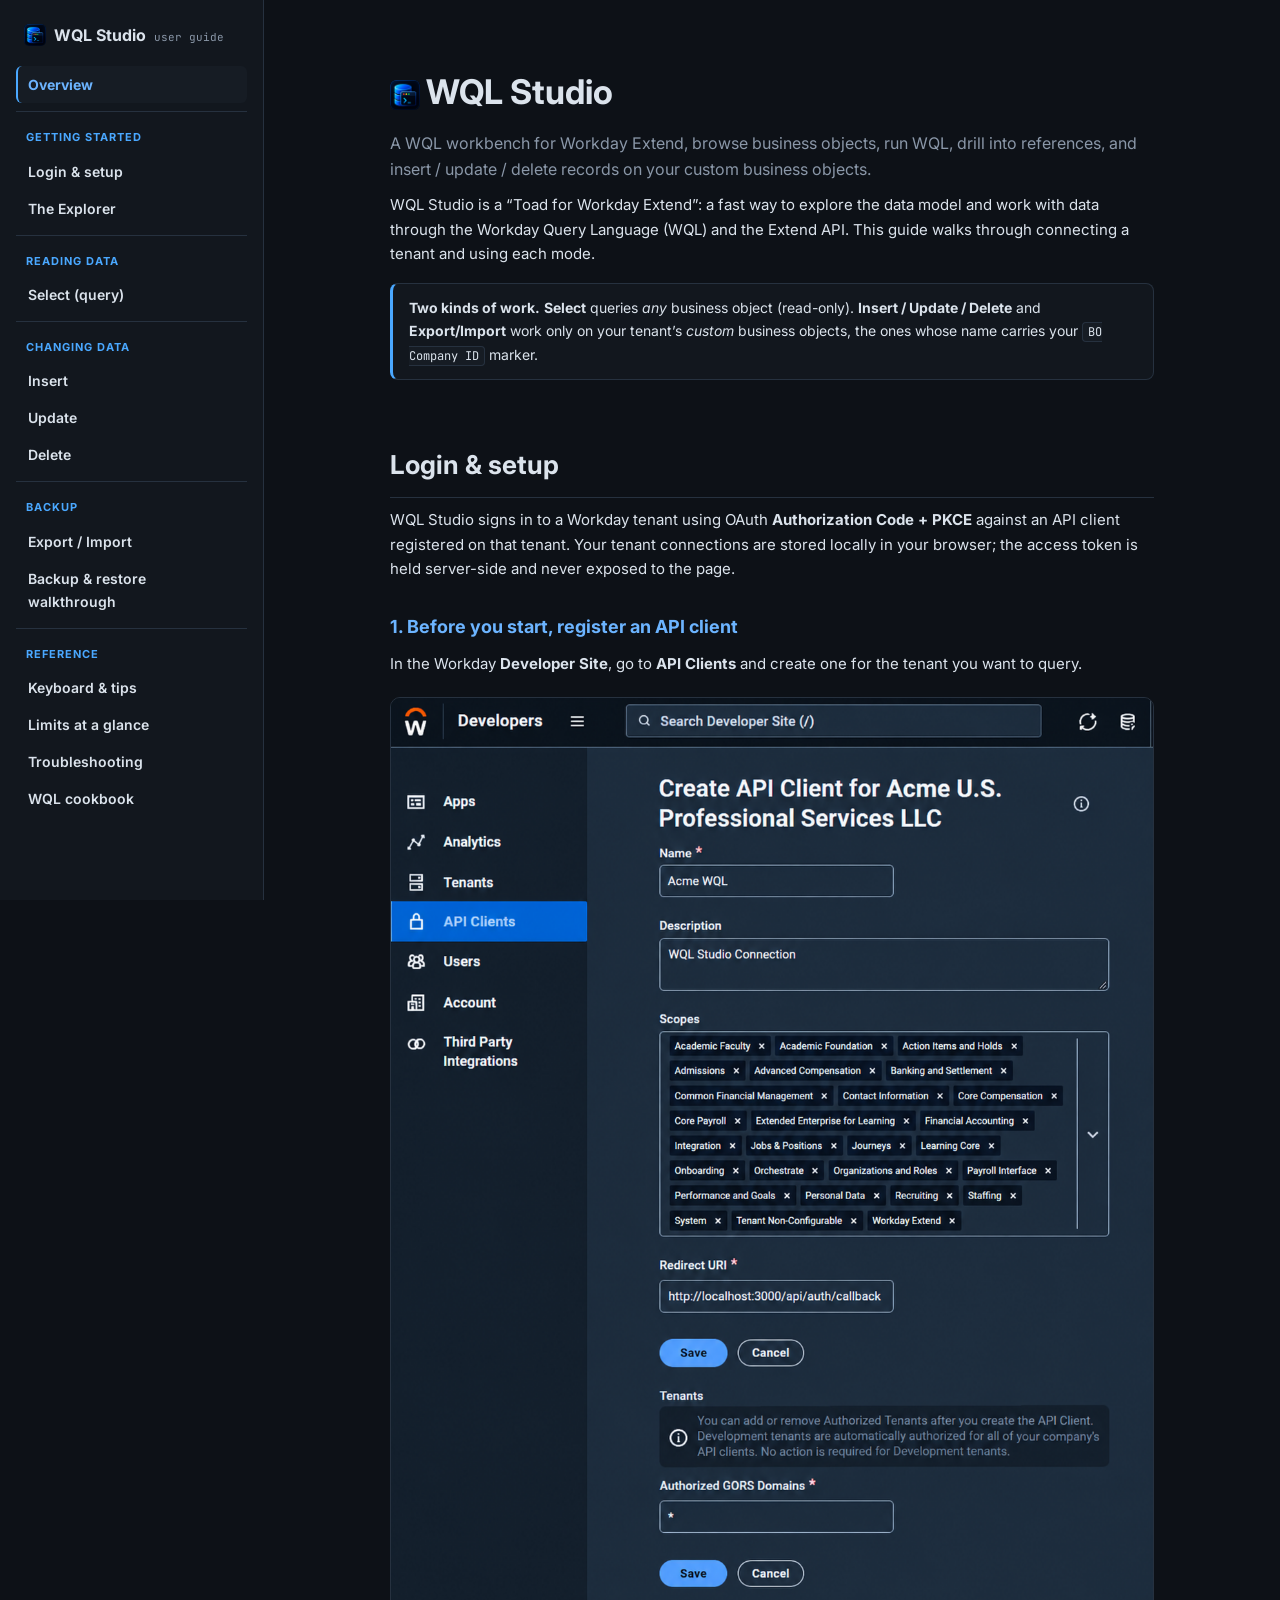
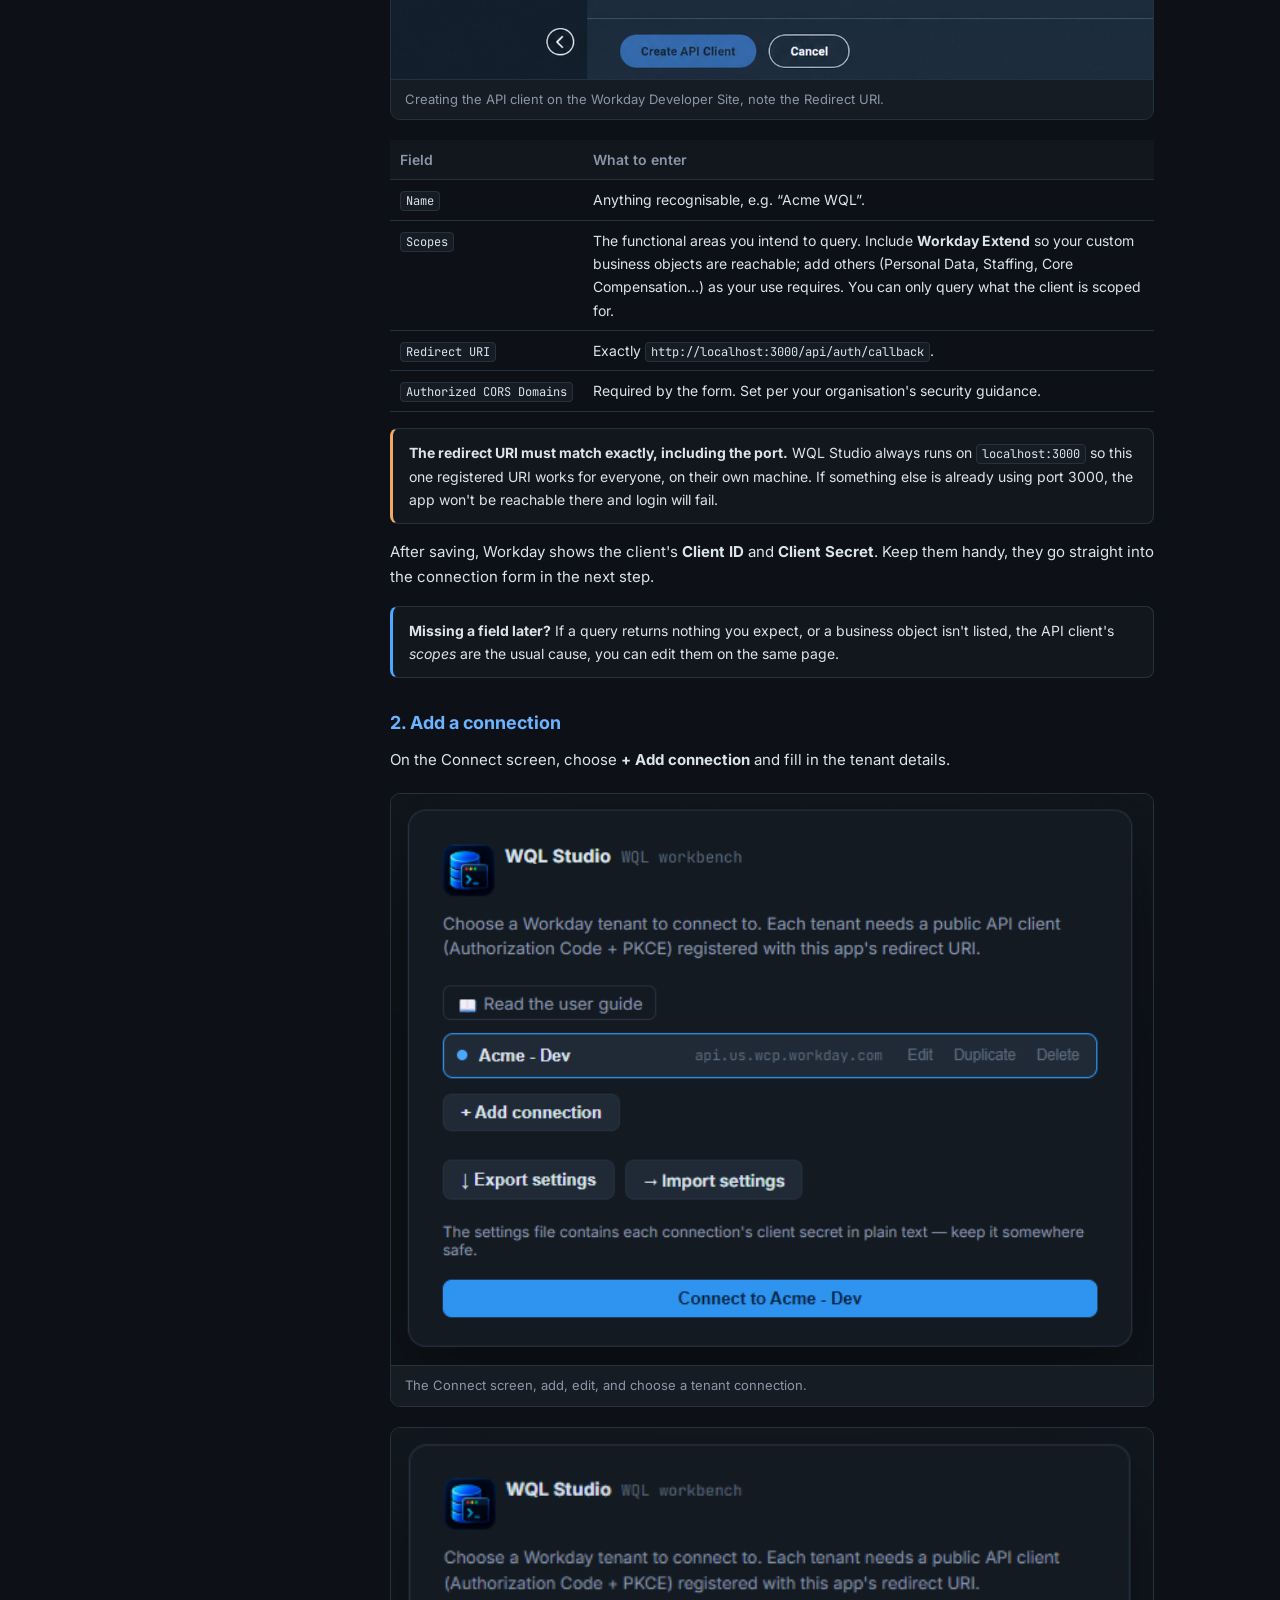
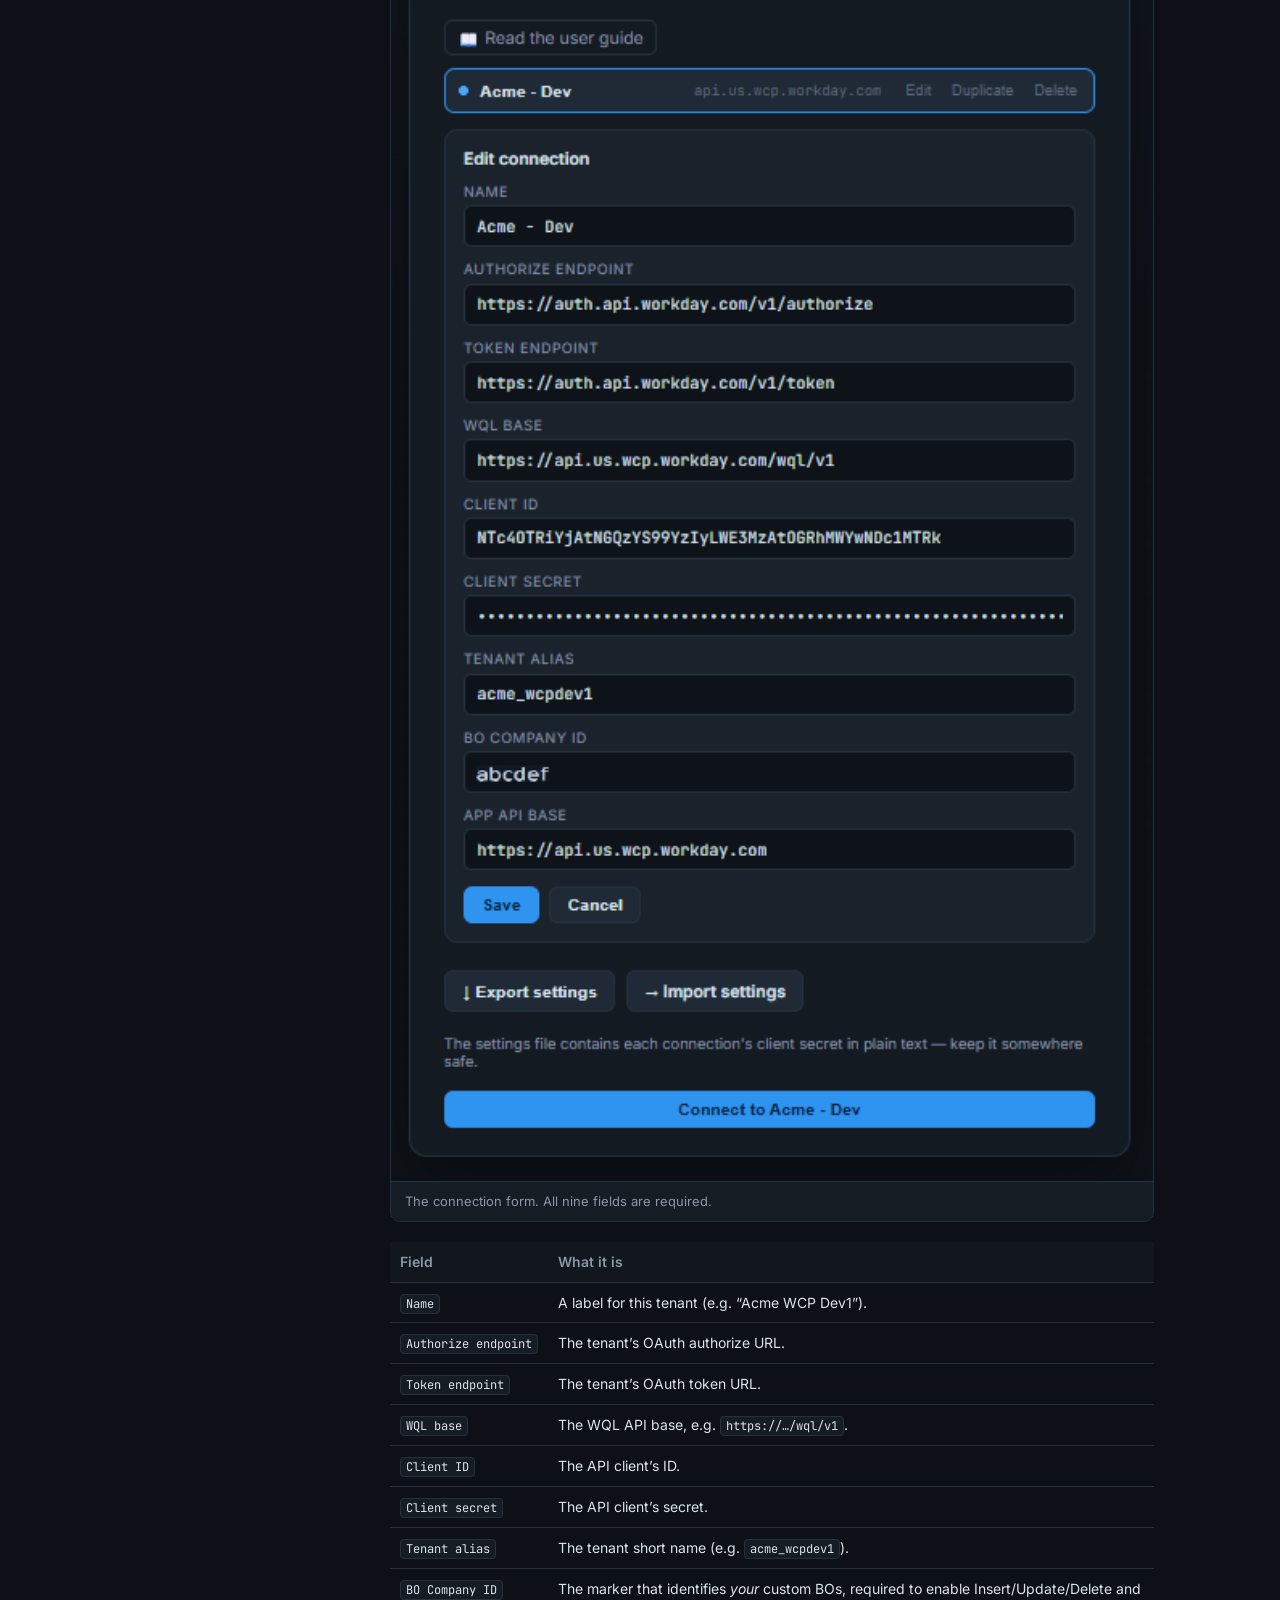
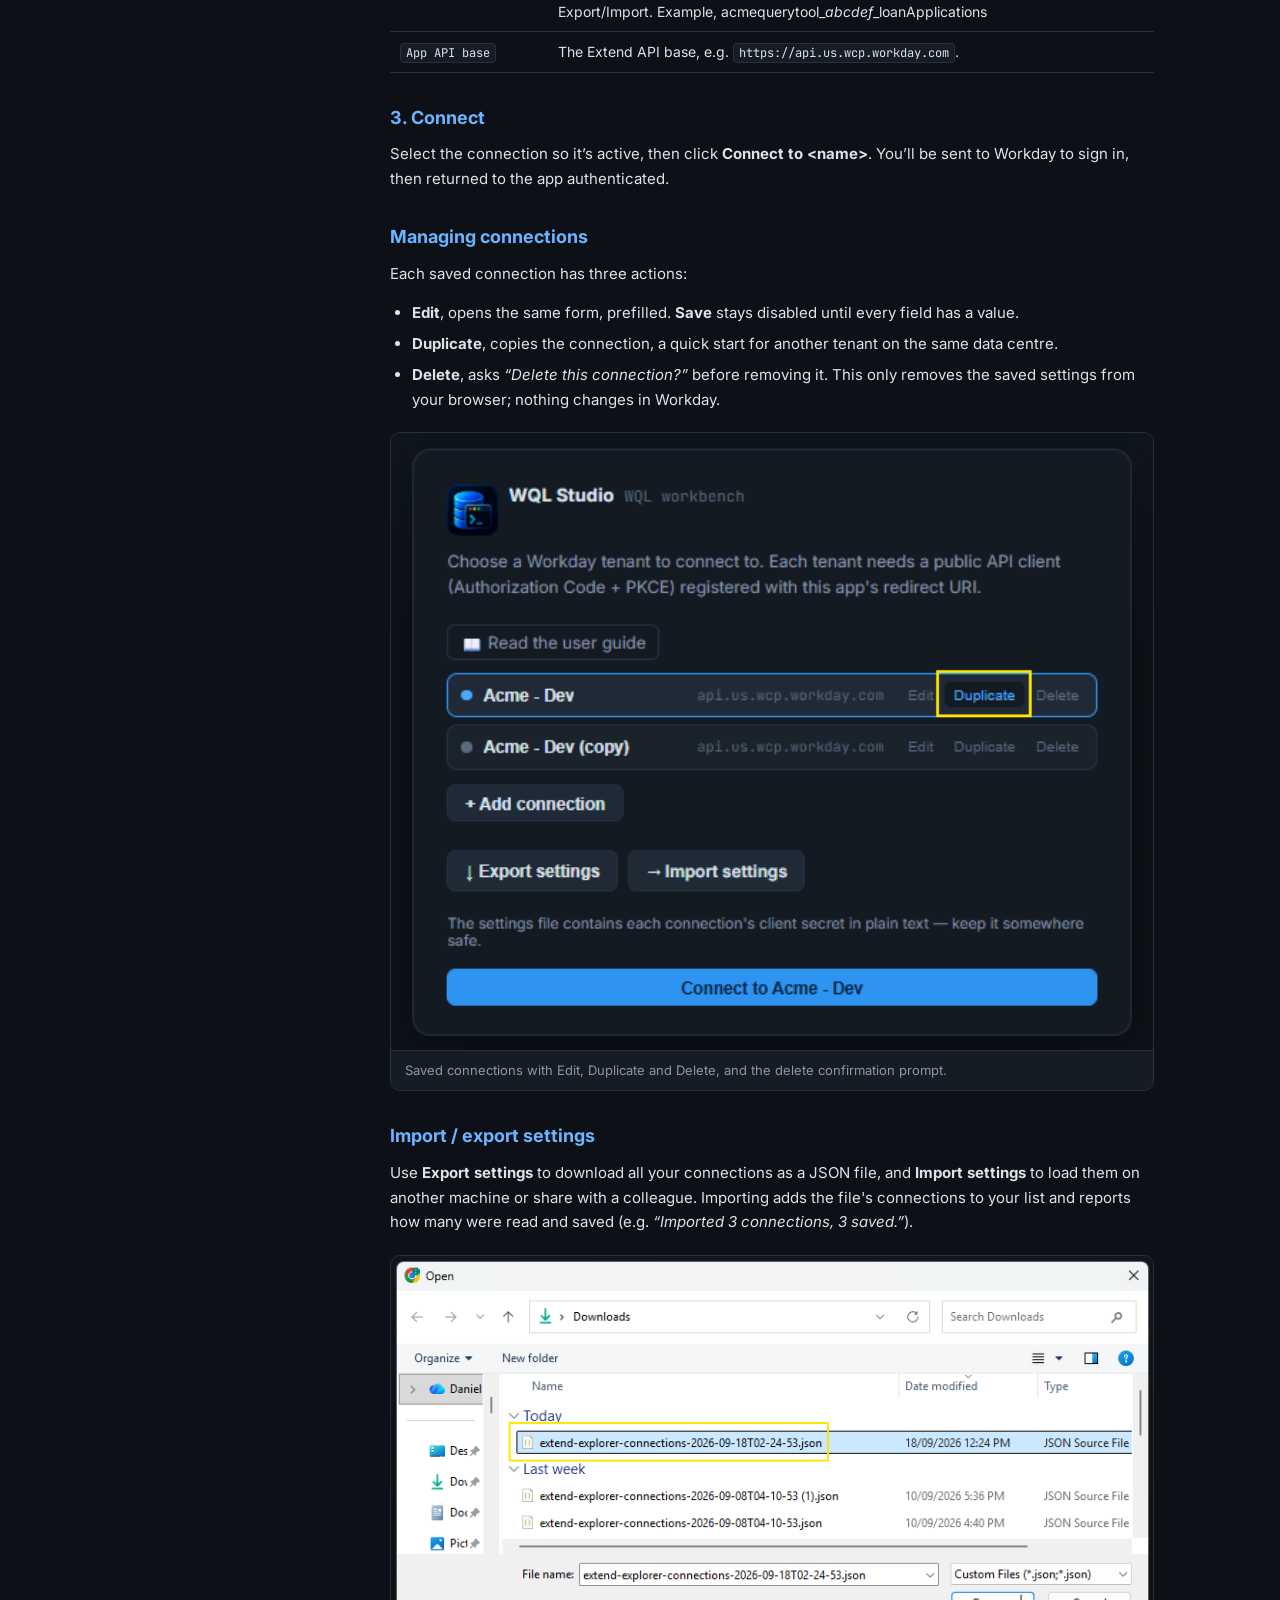
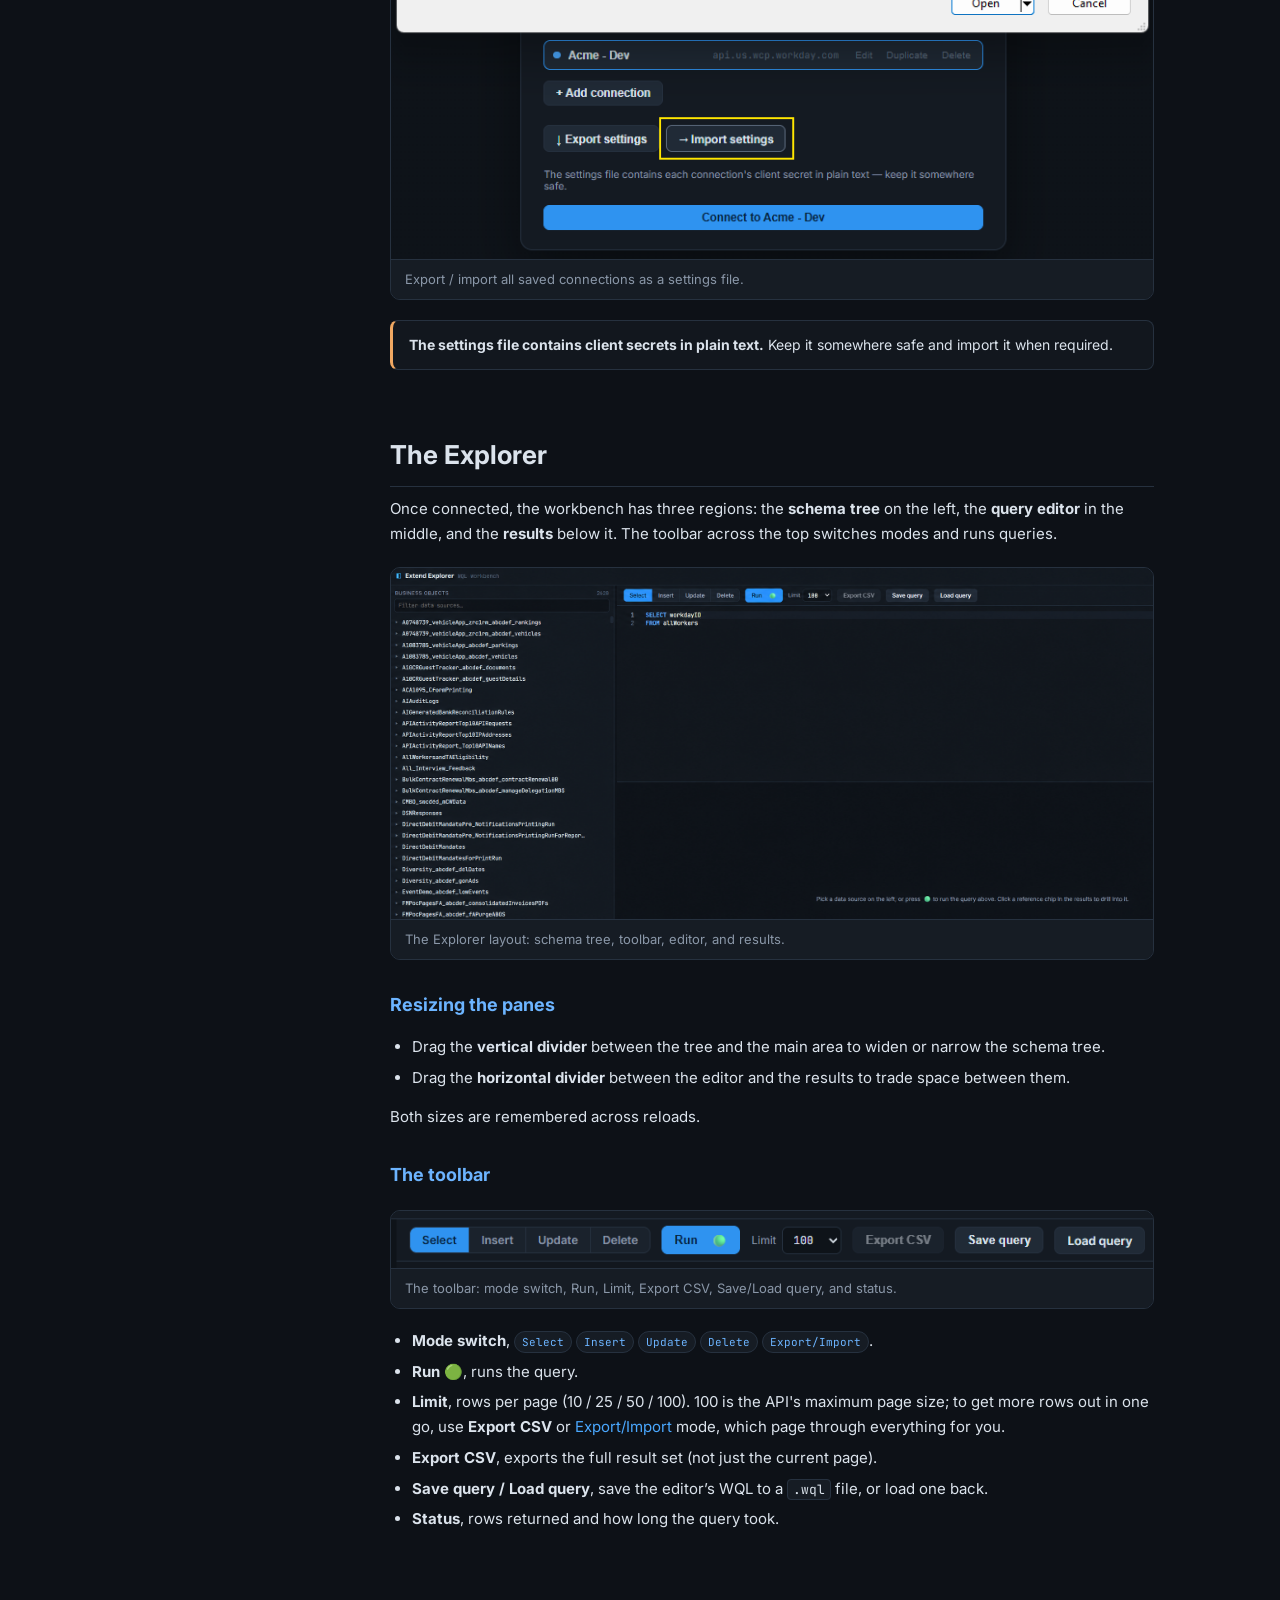
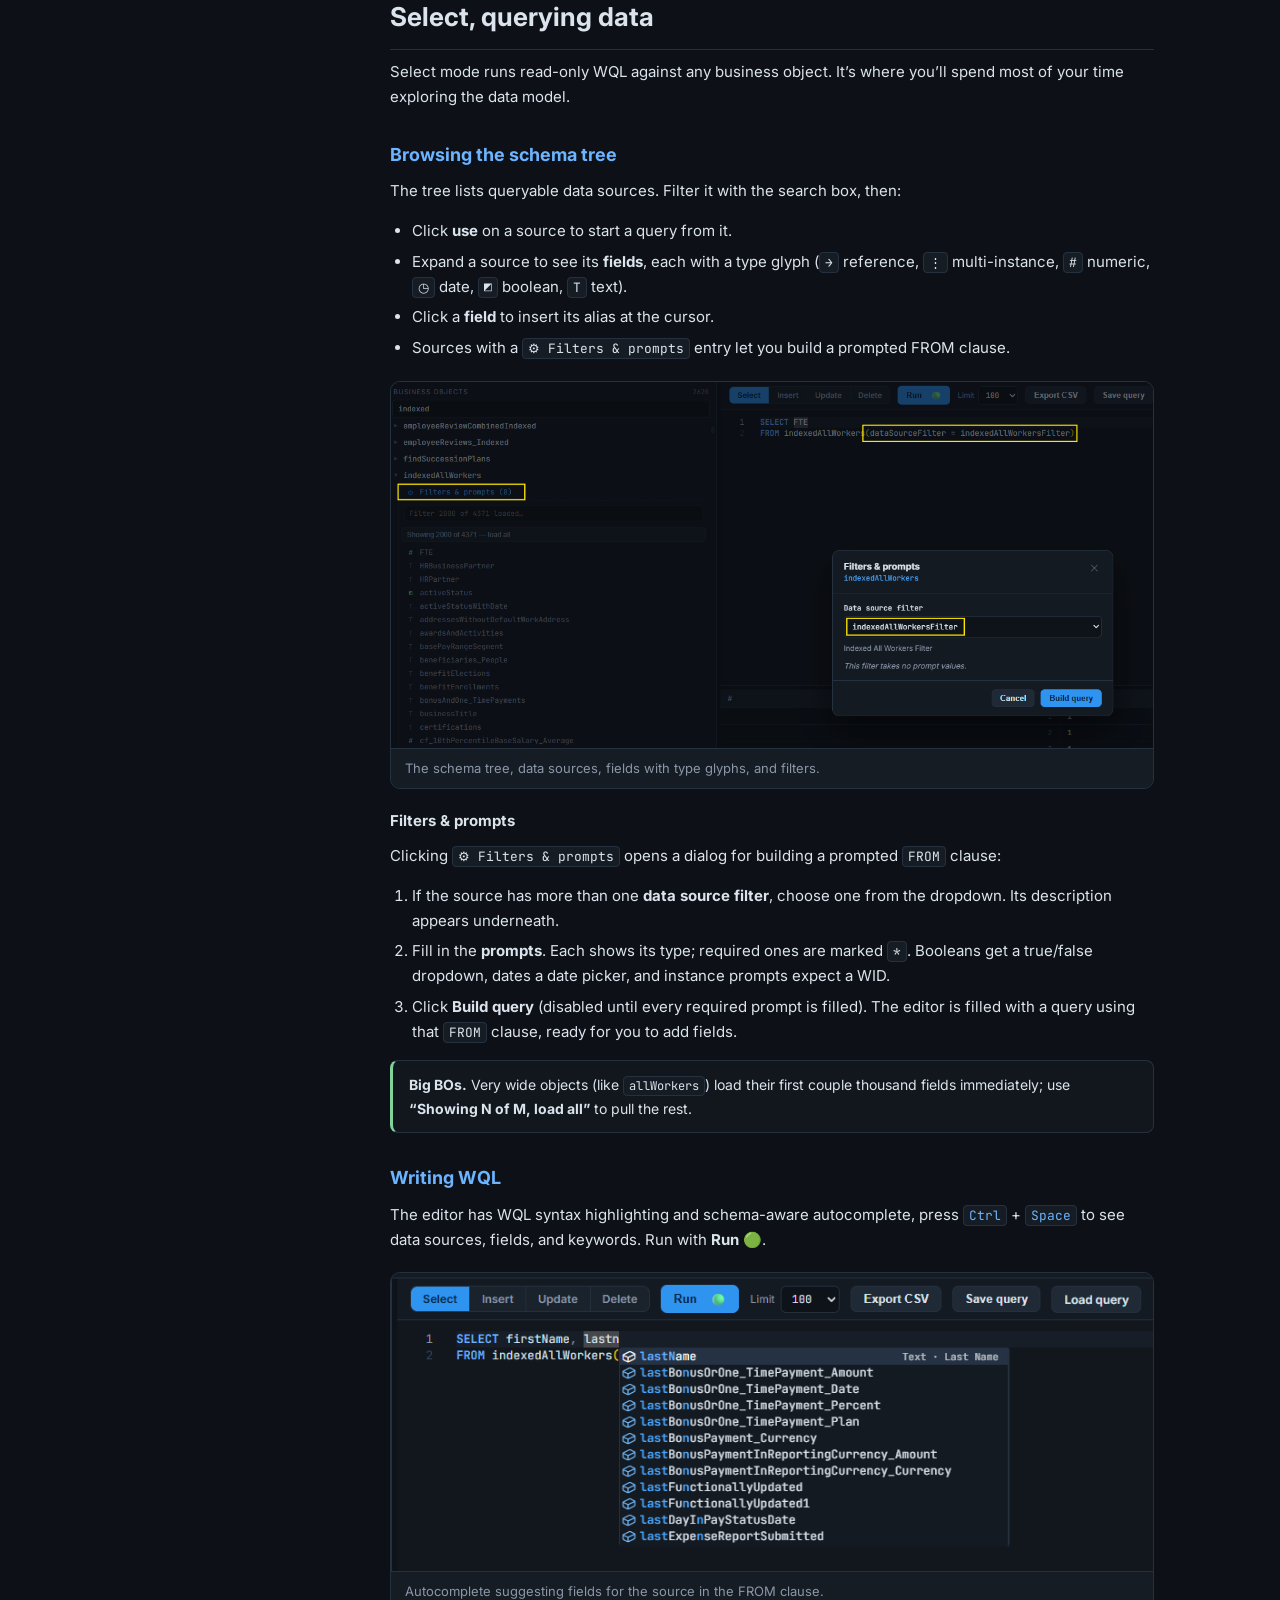
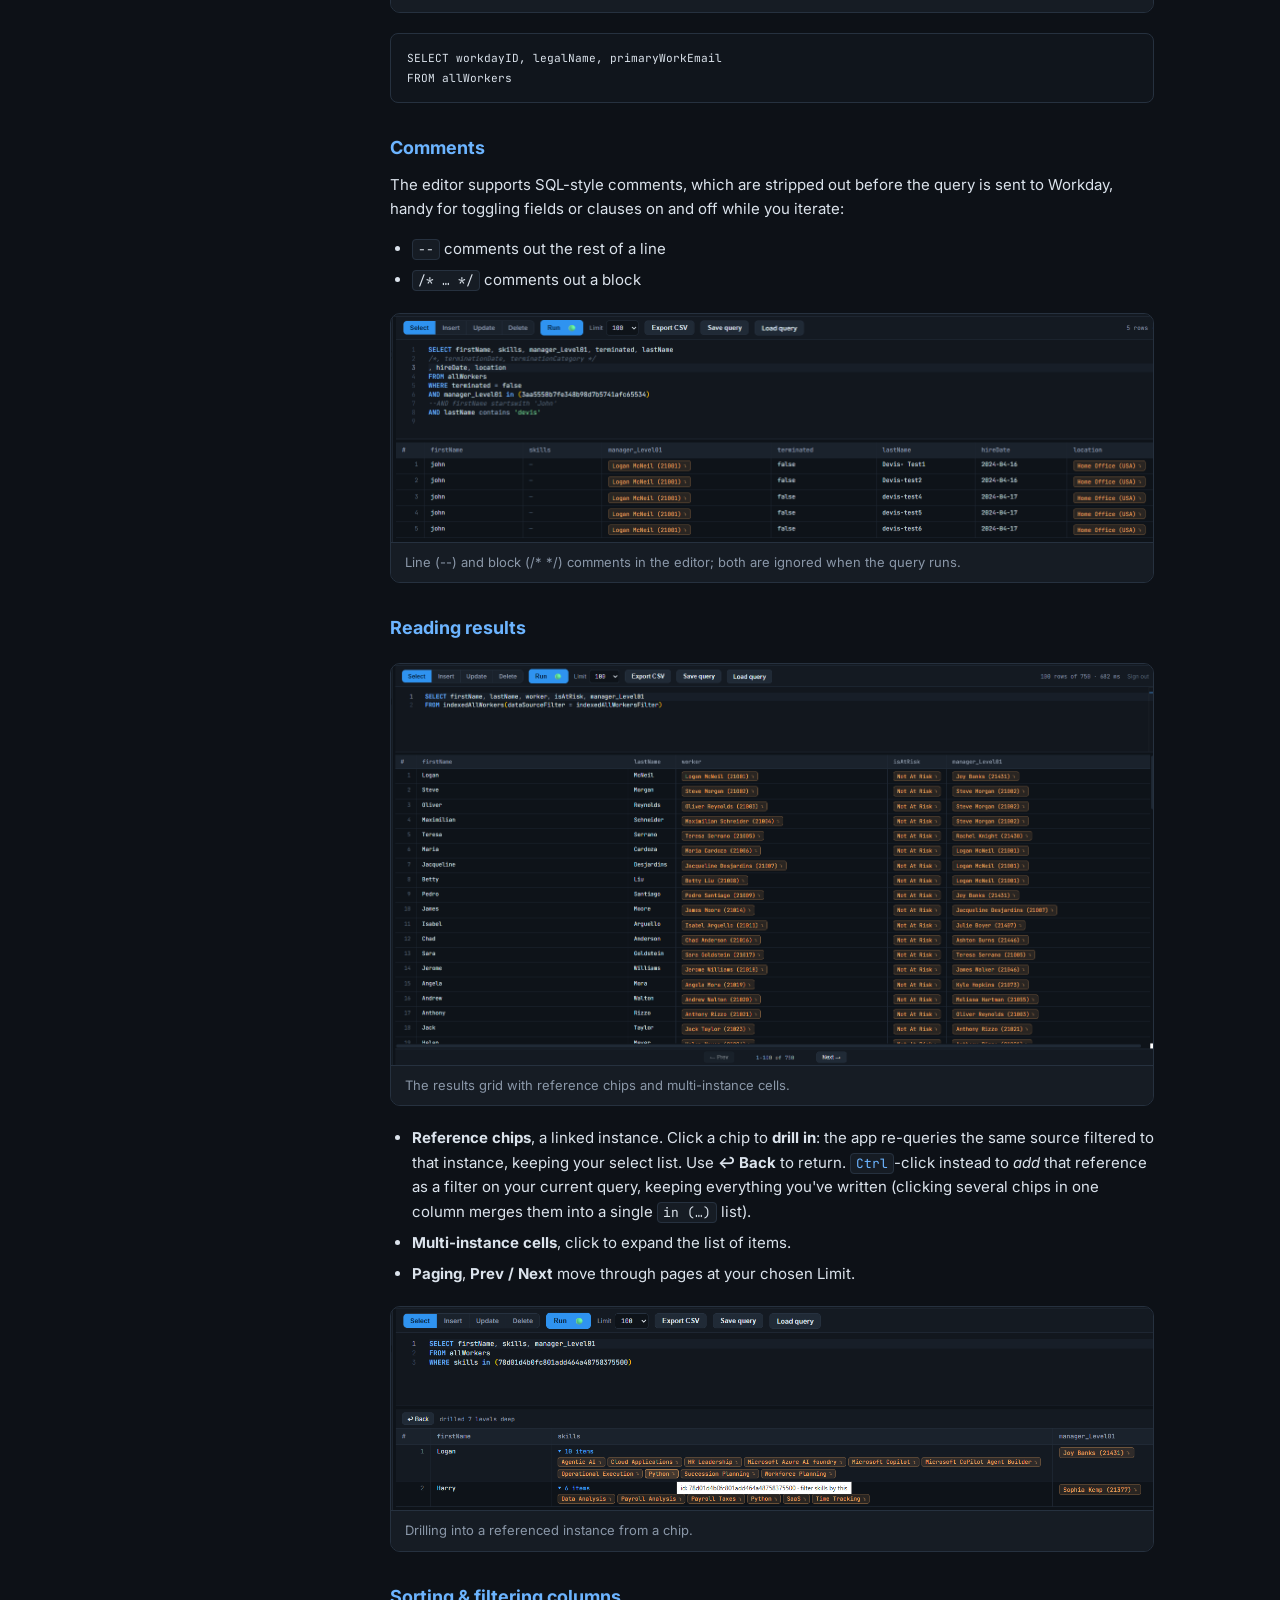
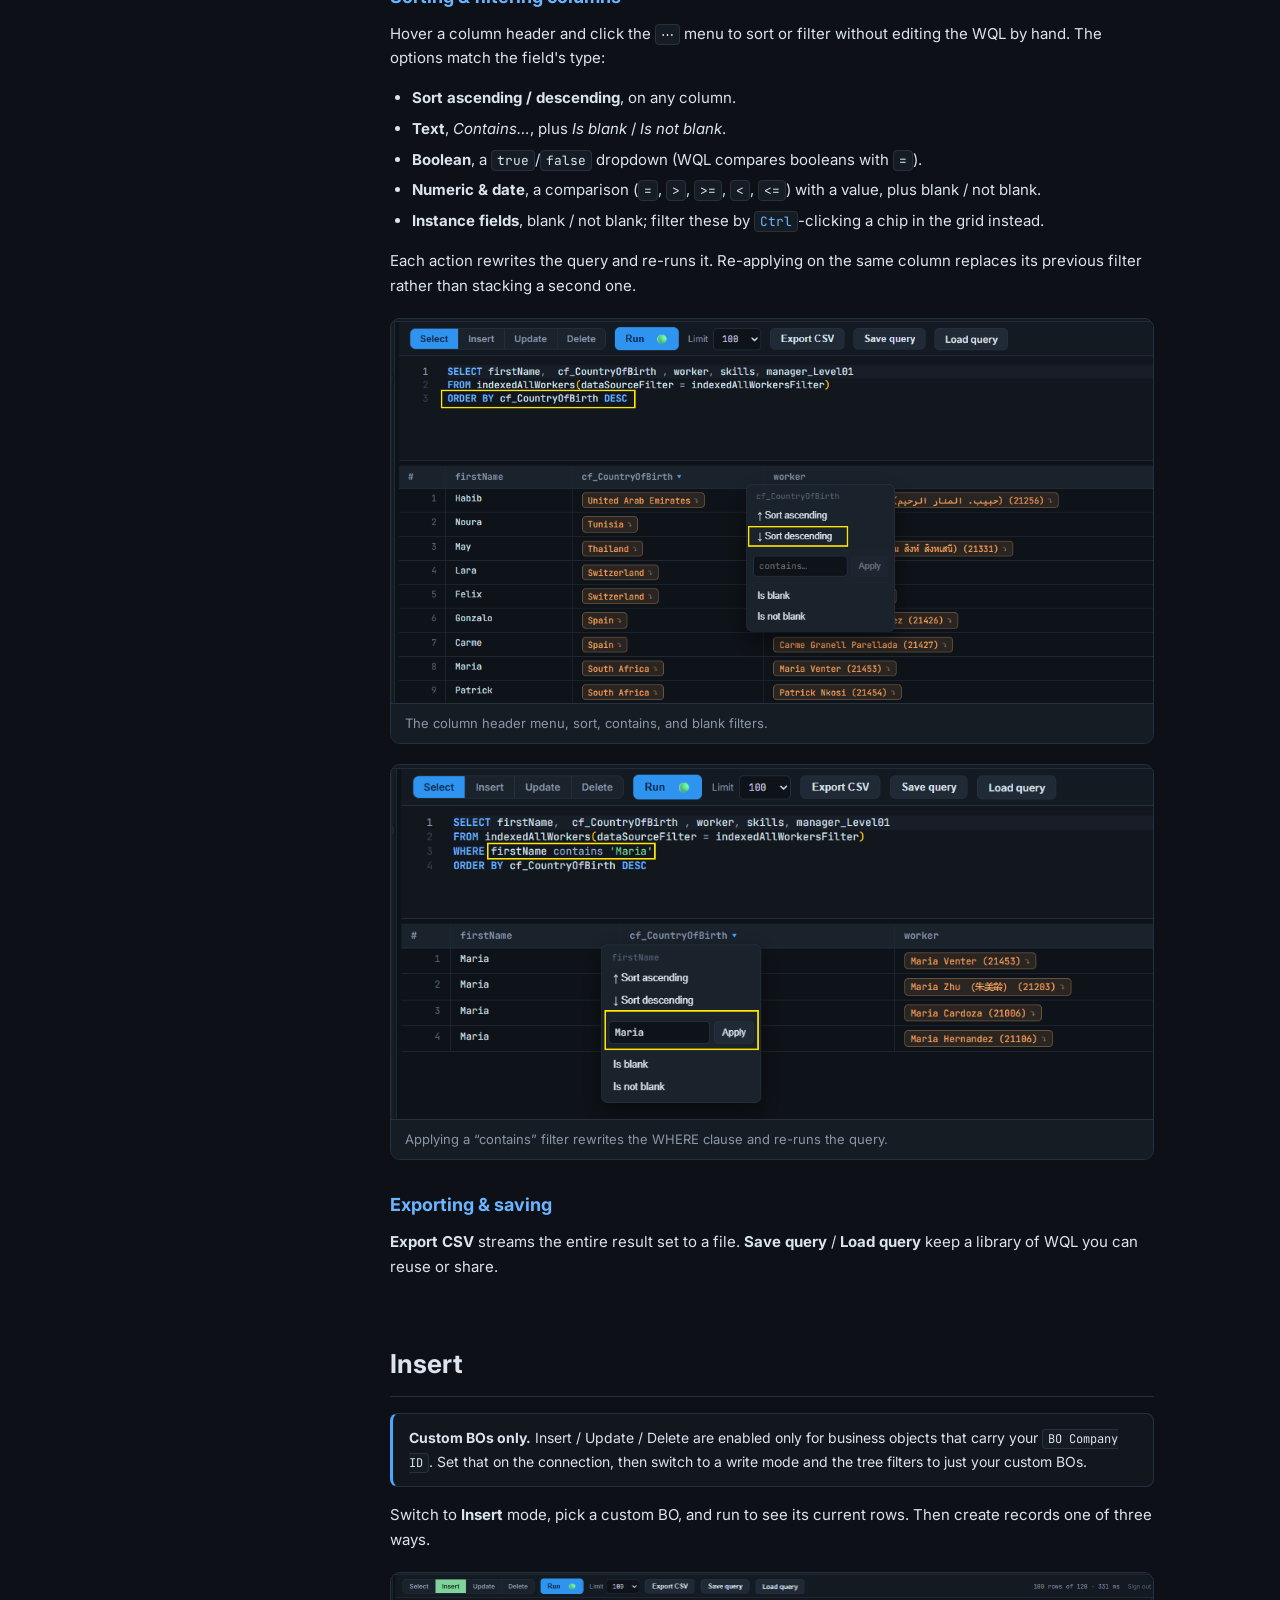
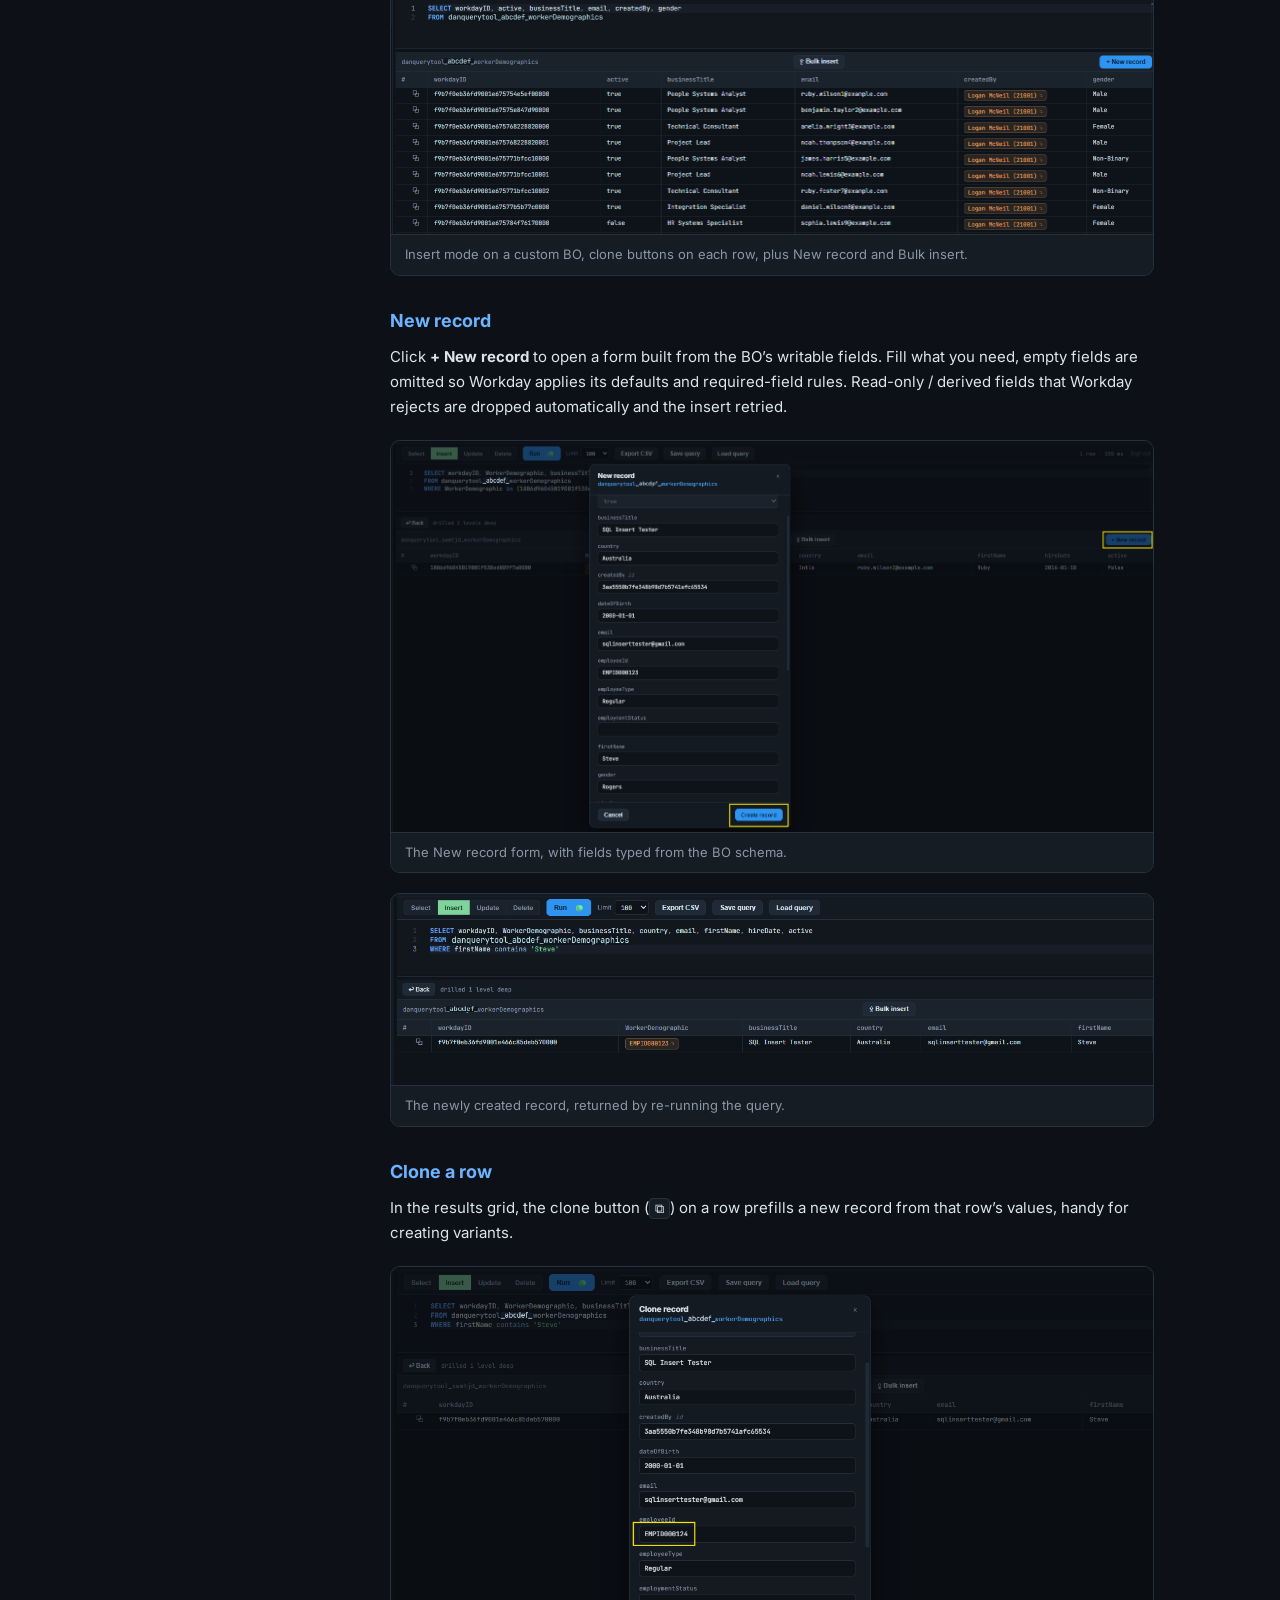
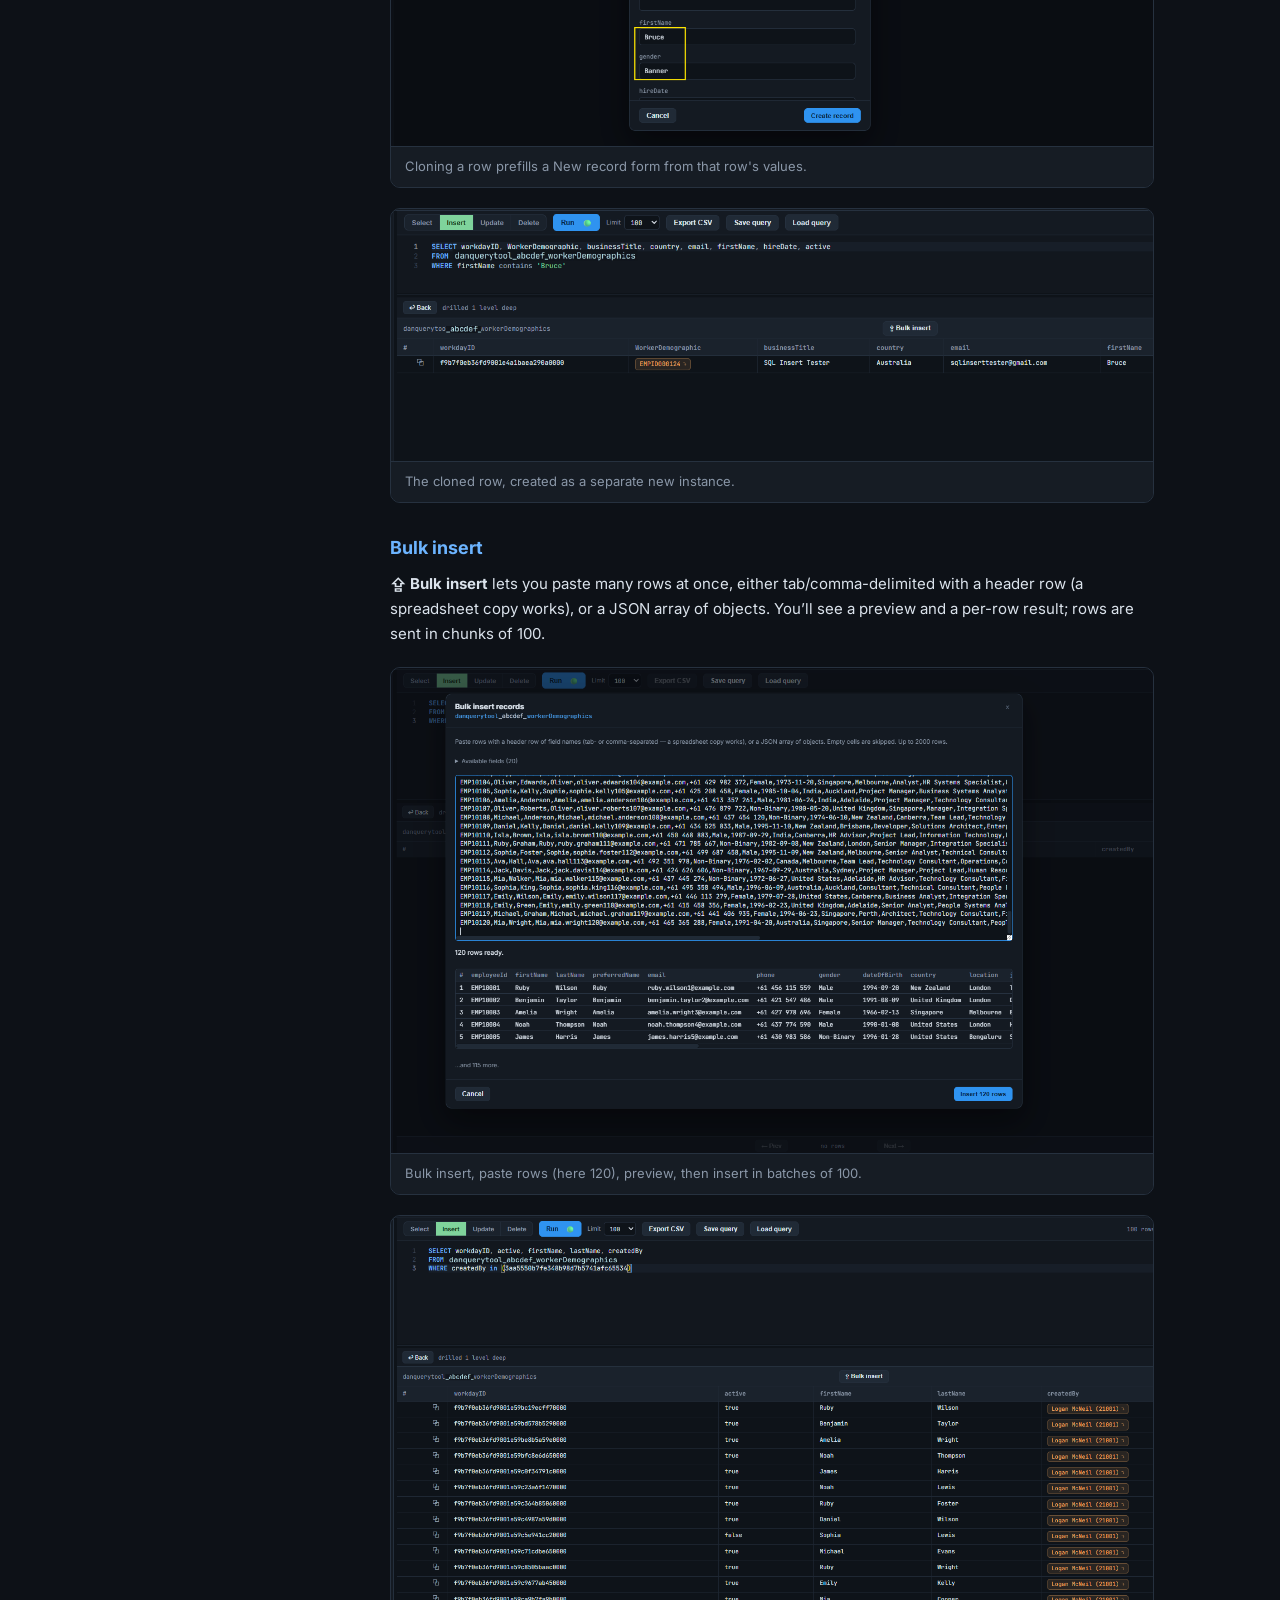
==== commit 8821f58f: "Tidy README" ====
--- a/src/ExtendExplorer.Client/wwwroot/guide.html
+++ b/src/ExtendExplorer.Client/wwwroot/guide.html
@@ -381,7 +381,7 @@
             <tr><td><code>Client secret</code></td><td>The API client’s secret.</td></tr>
             <tr><td><code>Tenant alias</code></td><td>The tenant short name (e.g. <code>acme_wcpdev1</code>).</td></tr>
             <tr><td><code>BO Company ID</code></td><td>The marker that identifies <em>your</em> custom BOs, required to enable Insert/Update/Delete and Export/Import. Example, acmequerytool_<em>abcdef</em>_loanApplications</td></tr>
-            <tr><td><code>App API base</code></td><td>The WCP Extend App API base, e.g. <code>https://api.us.wcp.workday.com</code>.</td></tr>
+            <tr><td><code>App API base</code></td><td>The Extend API base, e.g. <code>https://api.us.wcp.workday.com</code>.</td></tr>
           </tbody>
         </table>
 
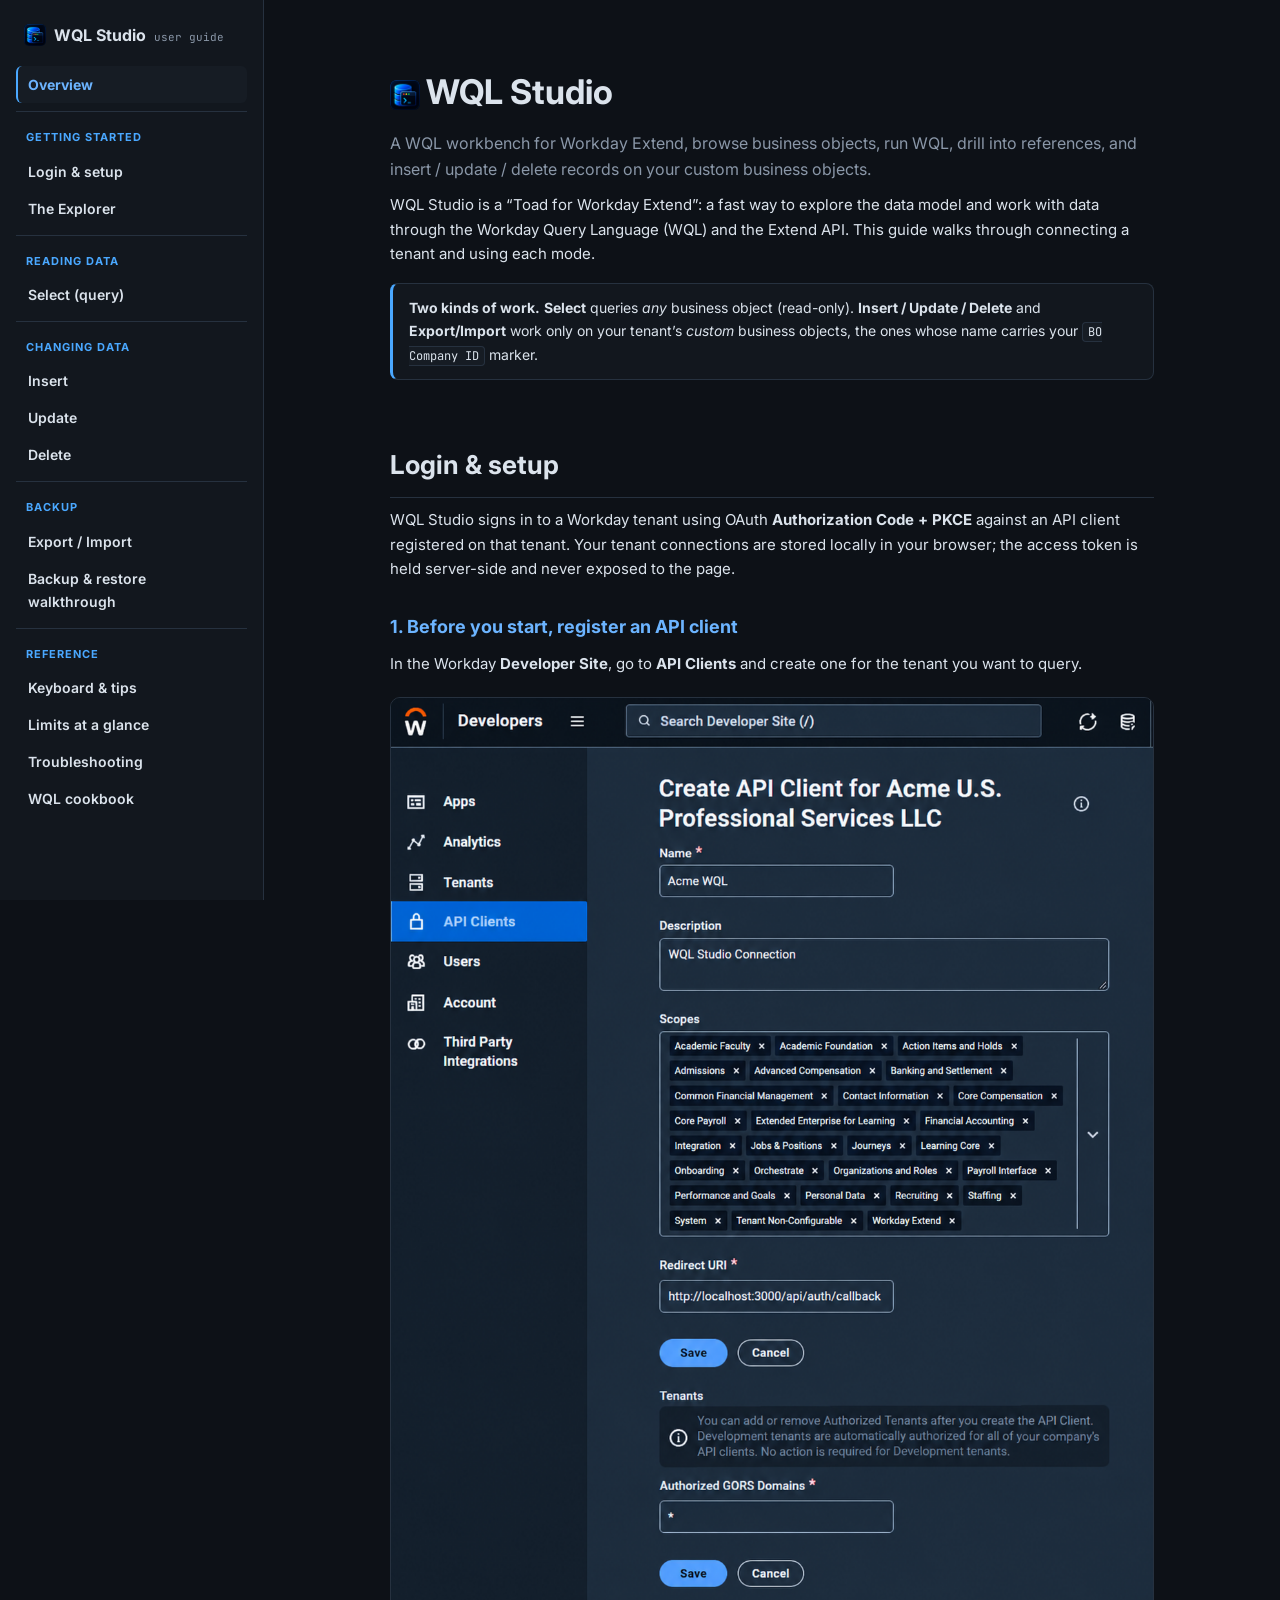
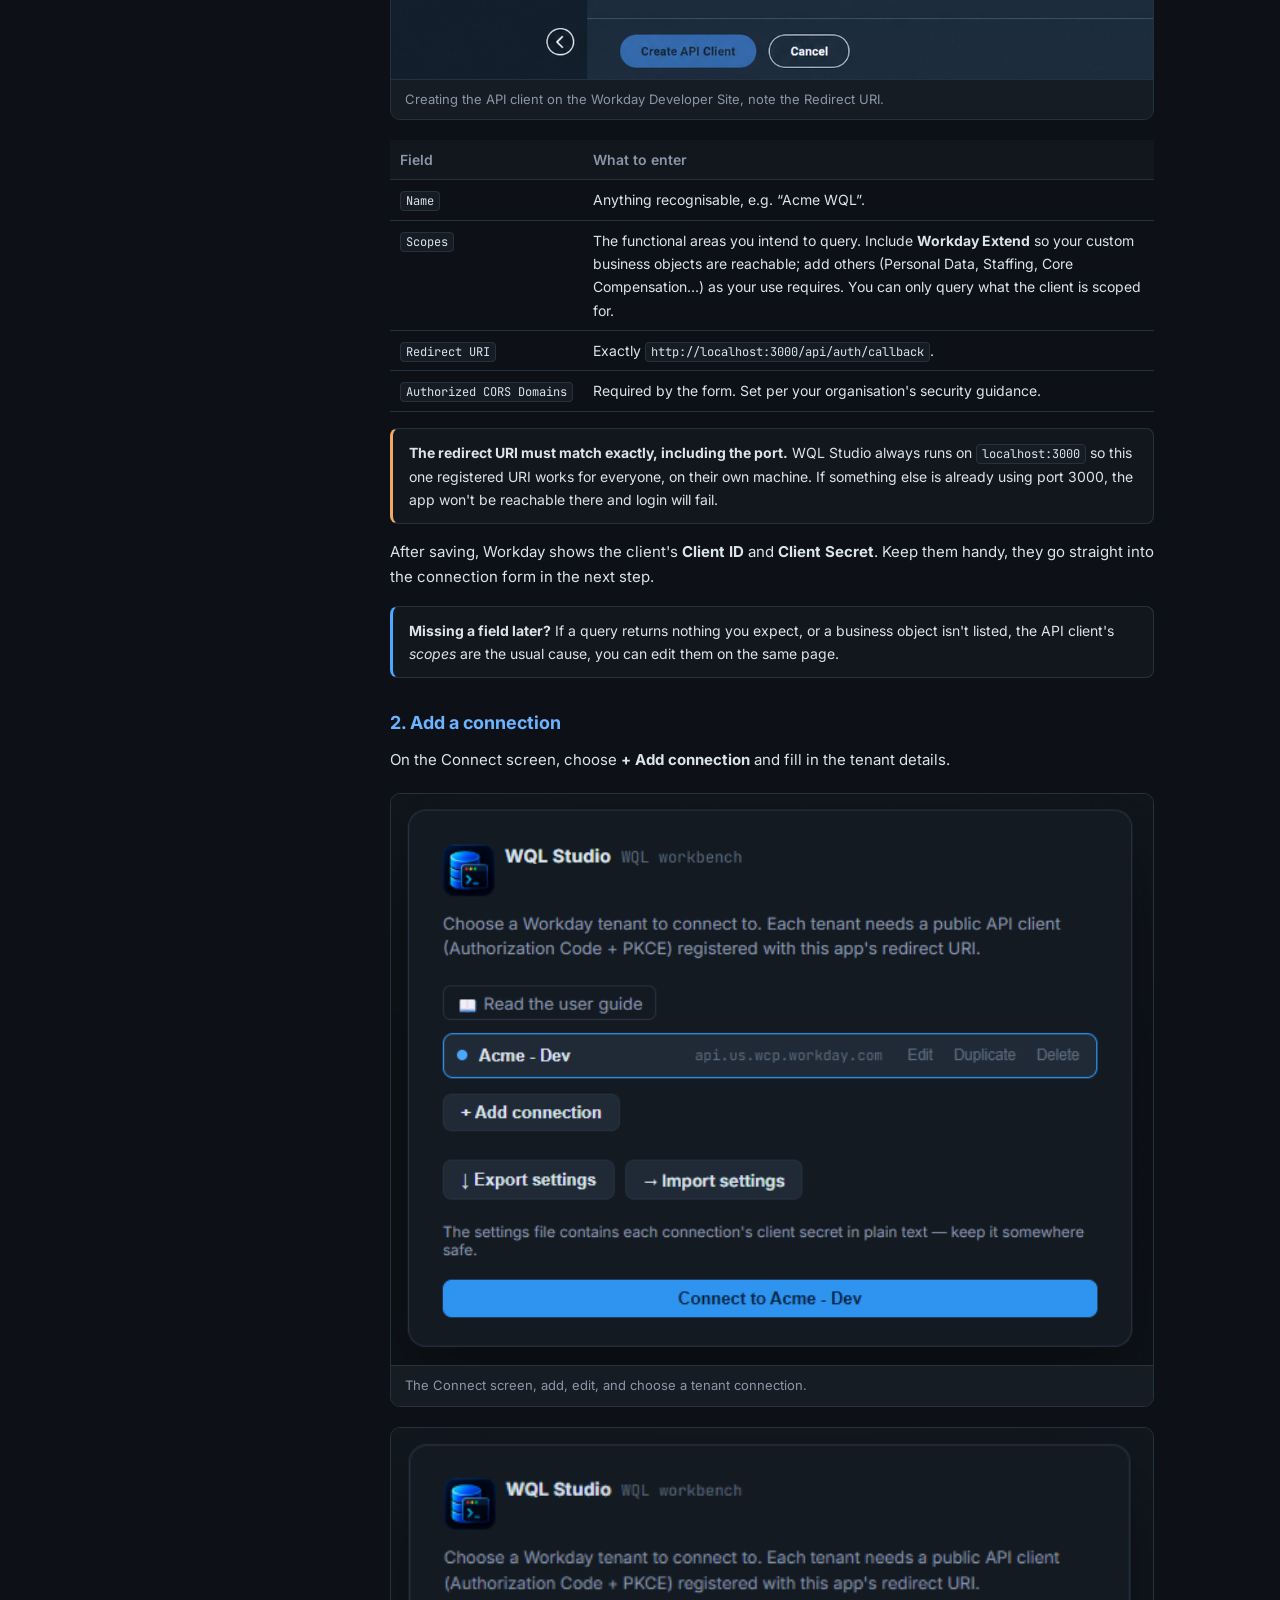
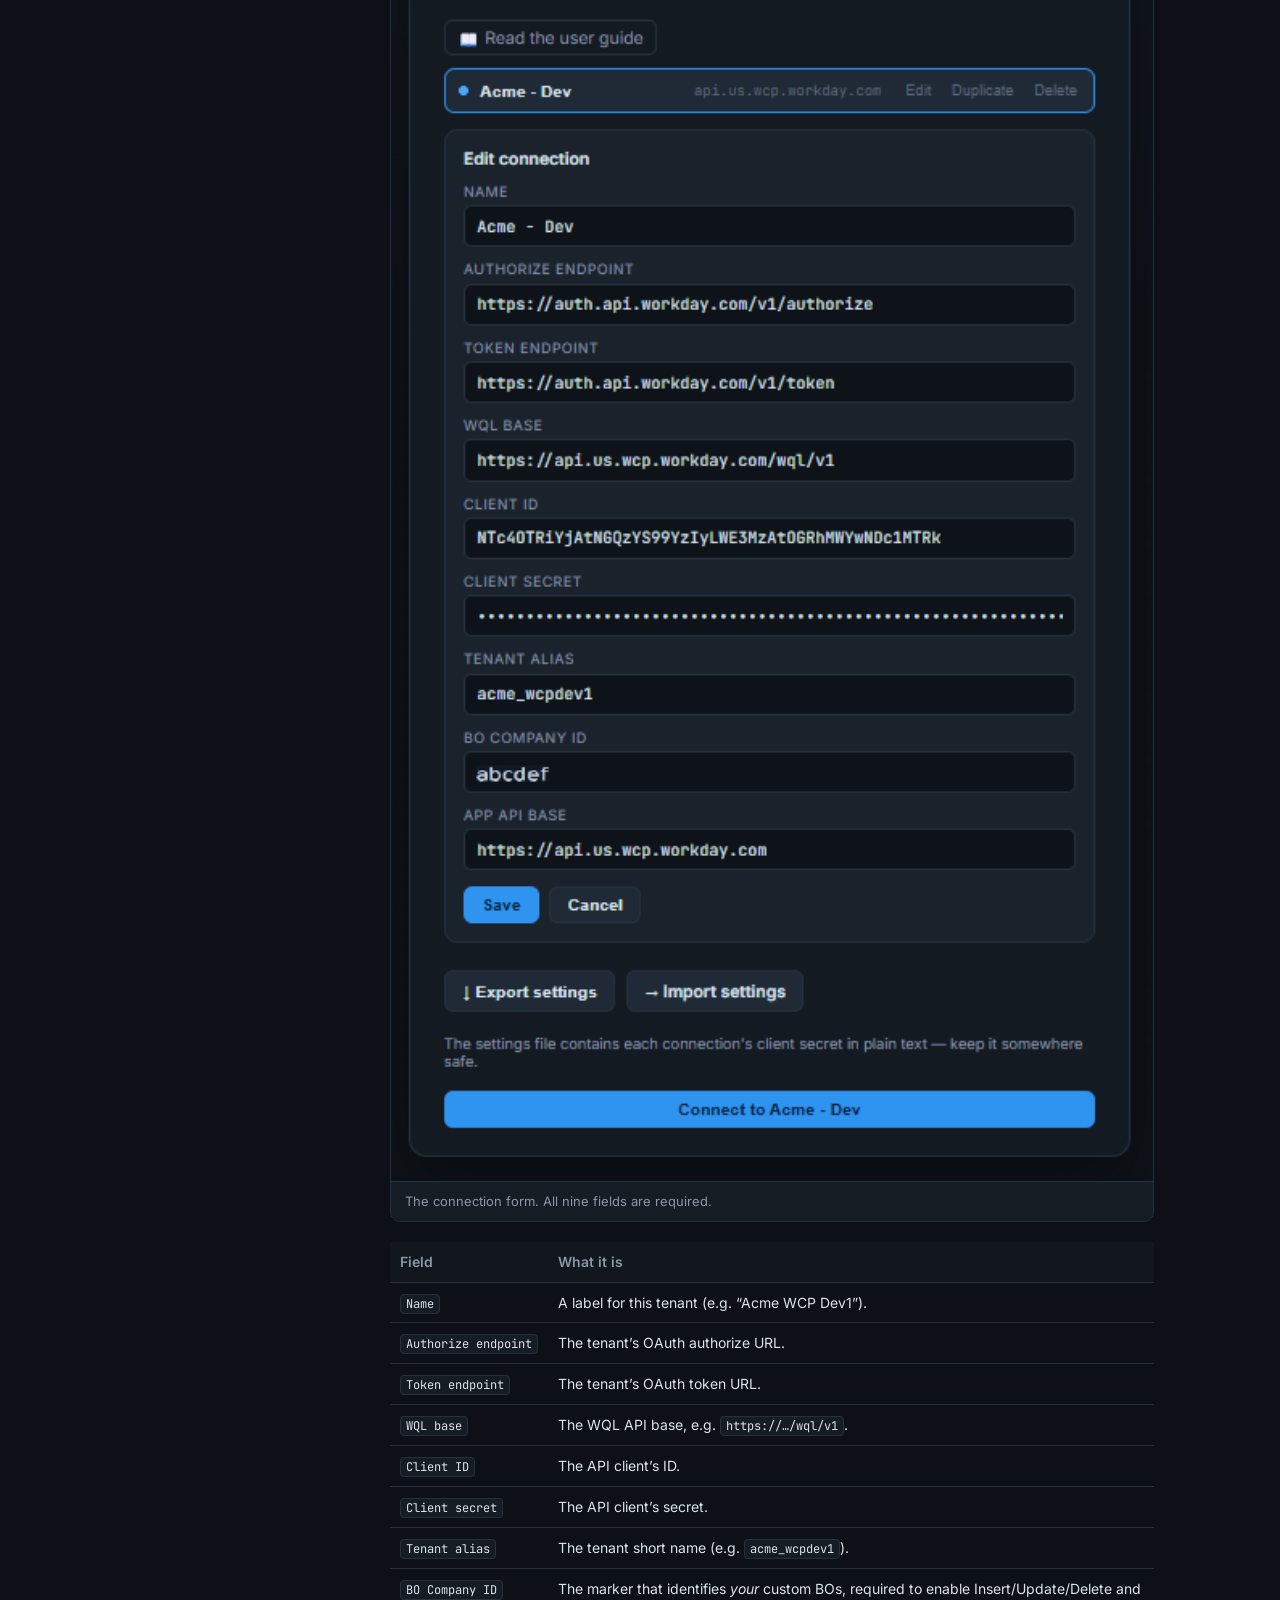
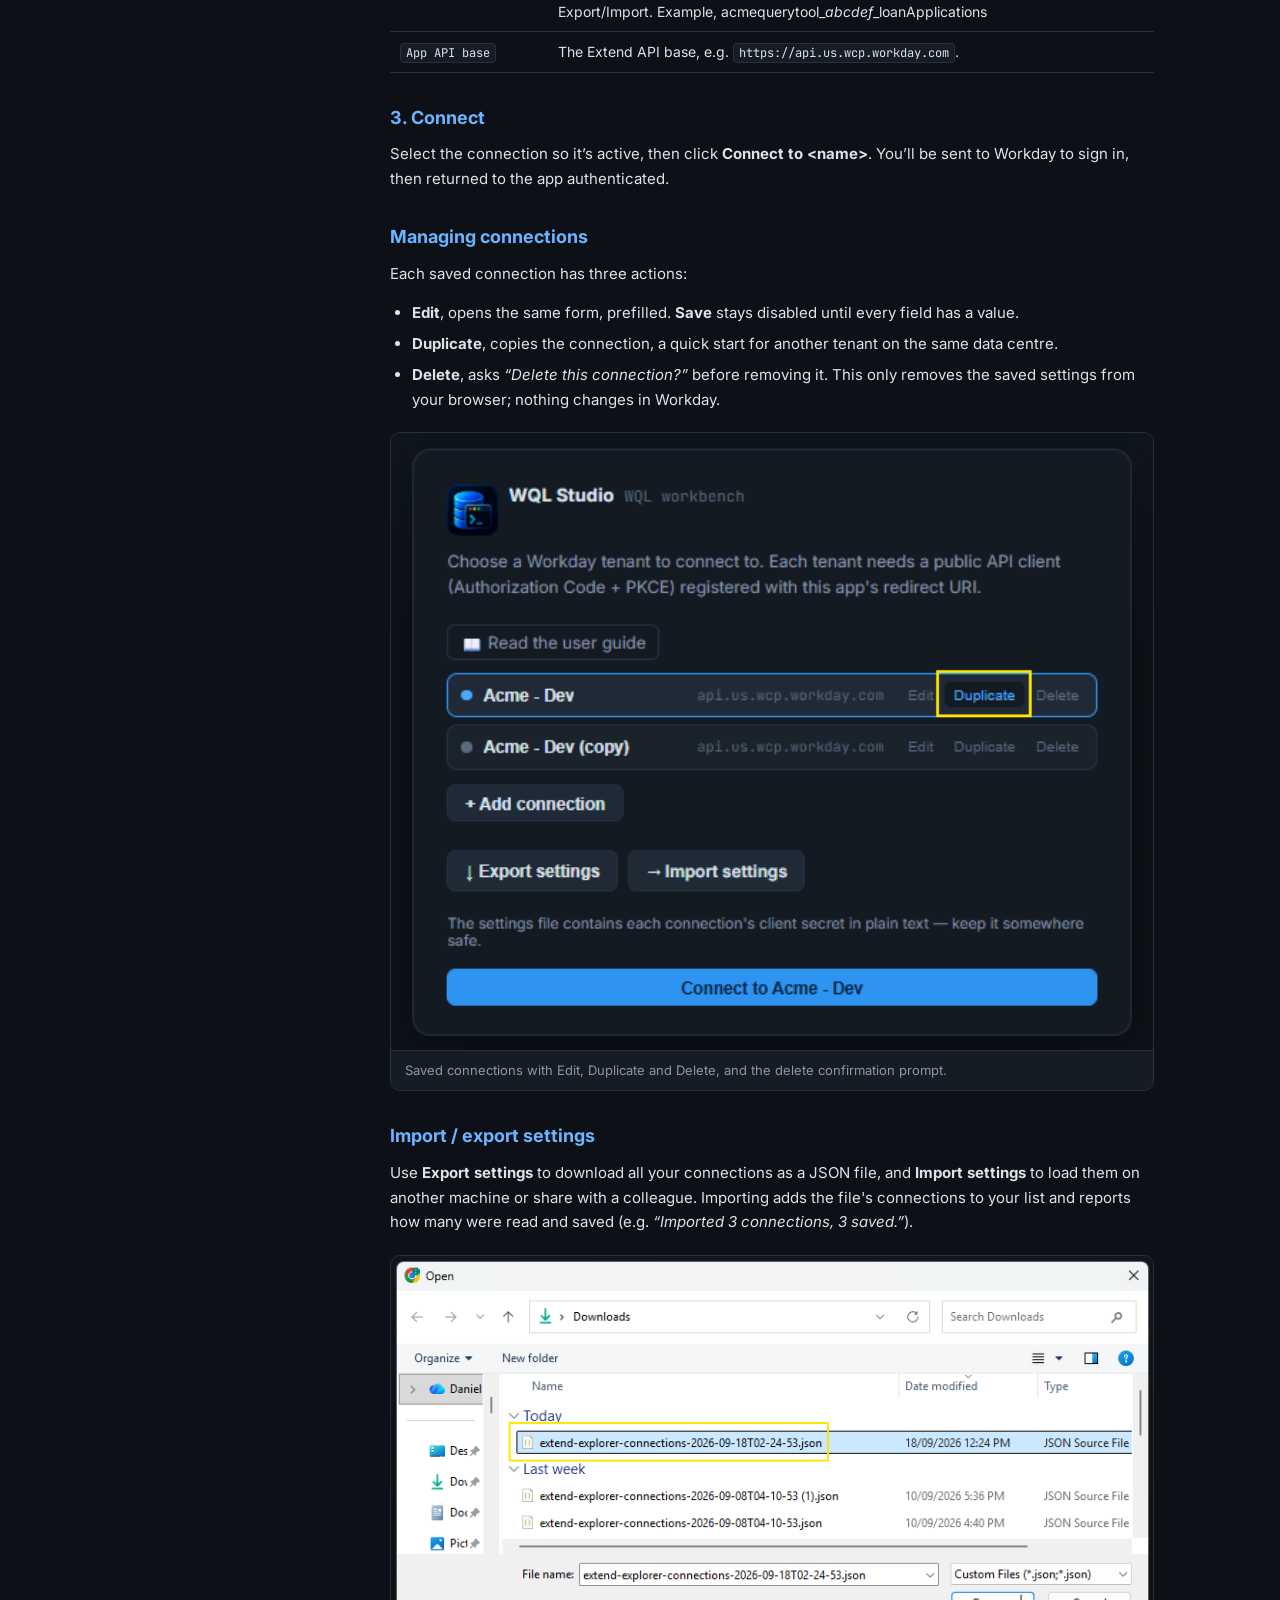
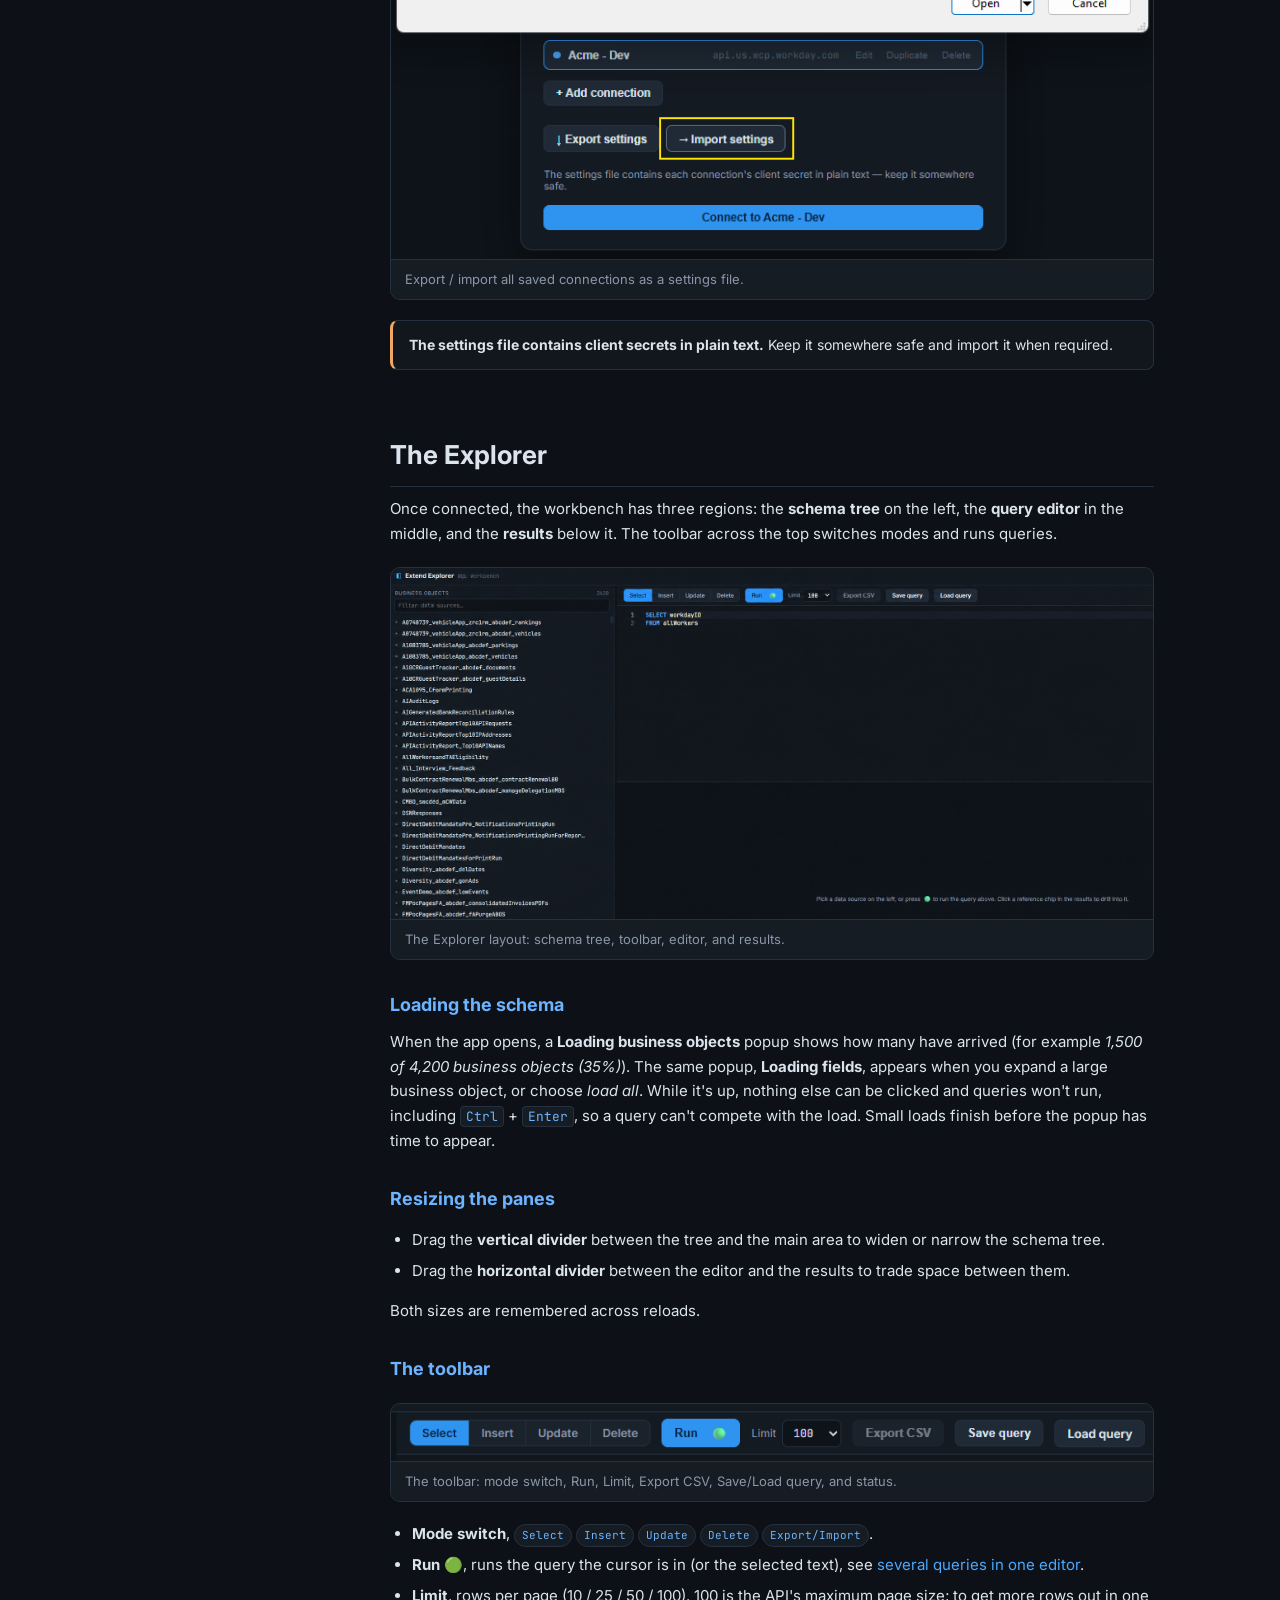
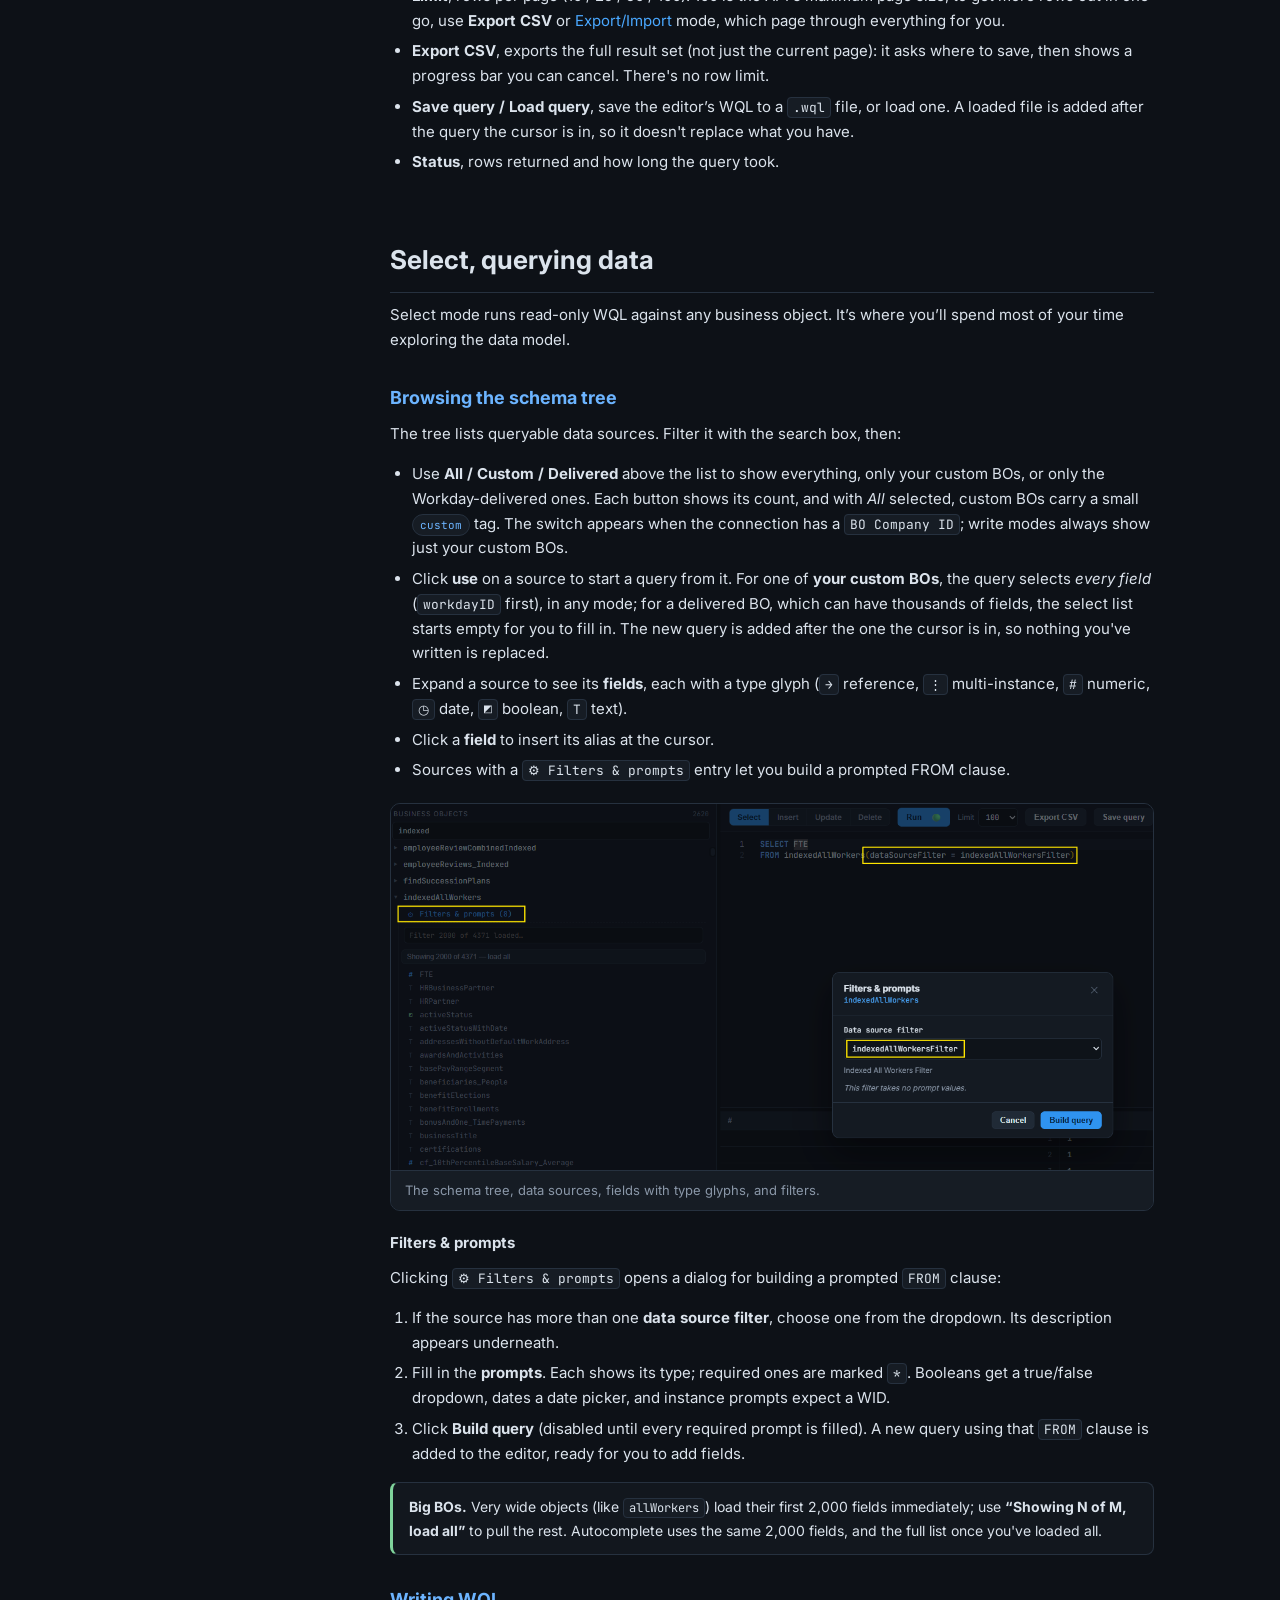
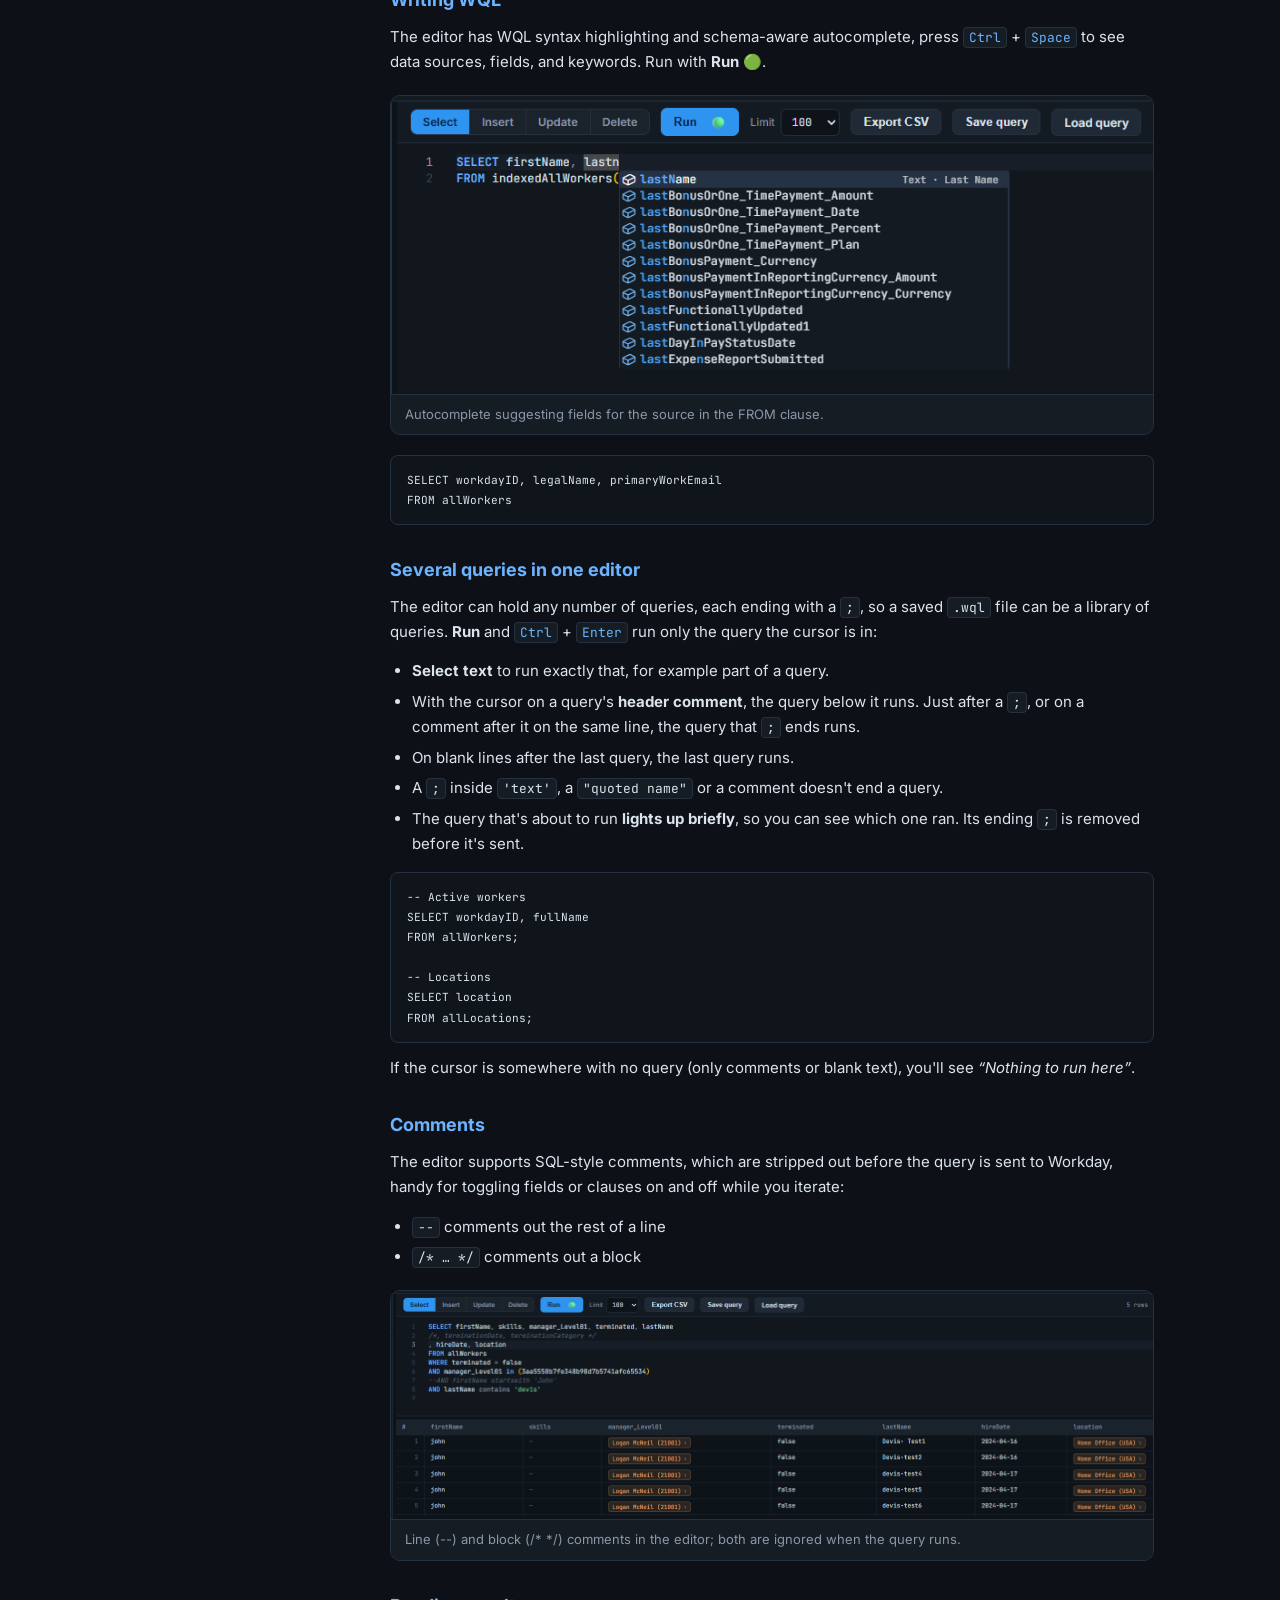
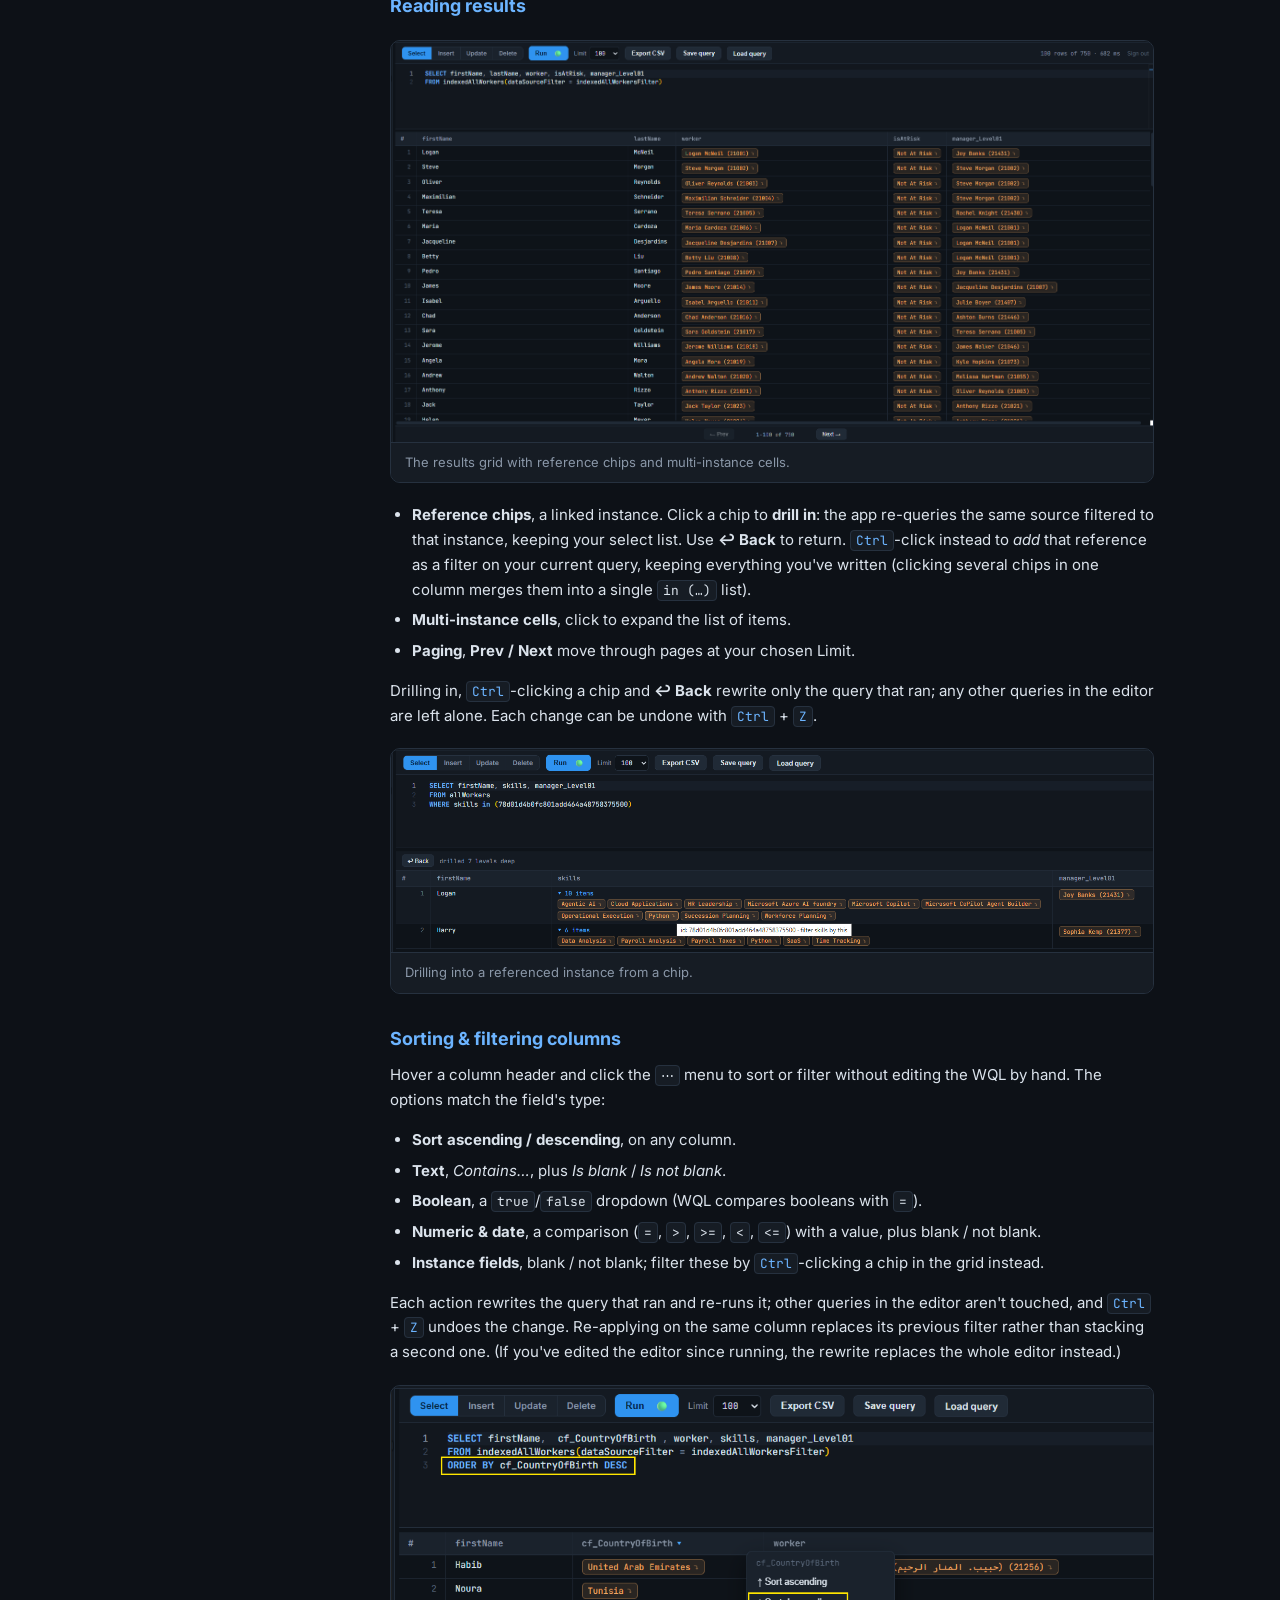
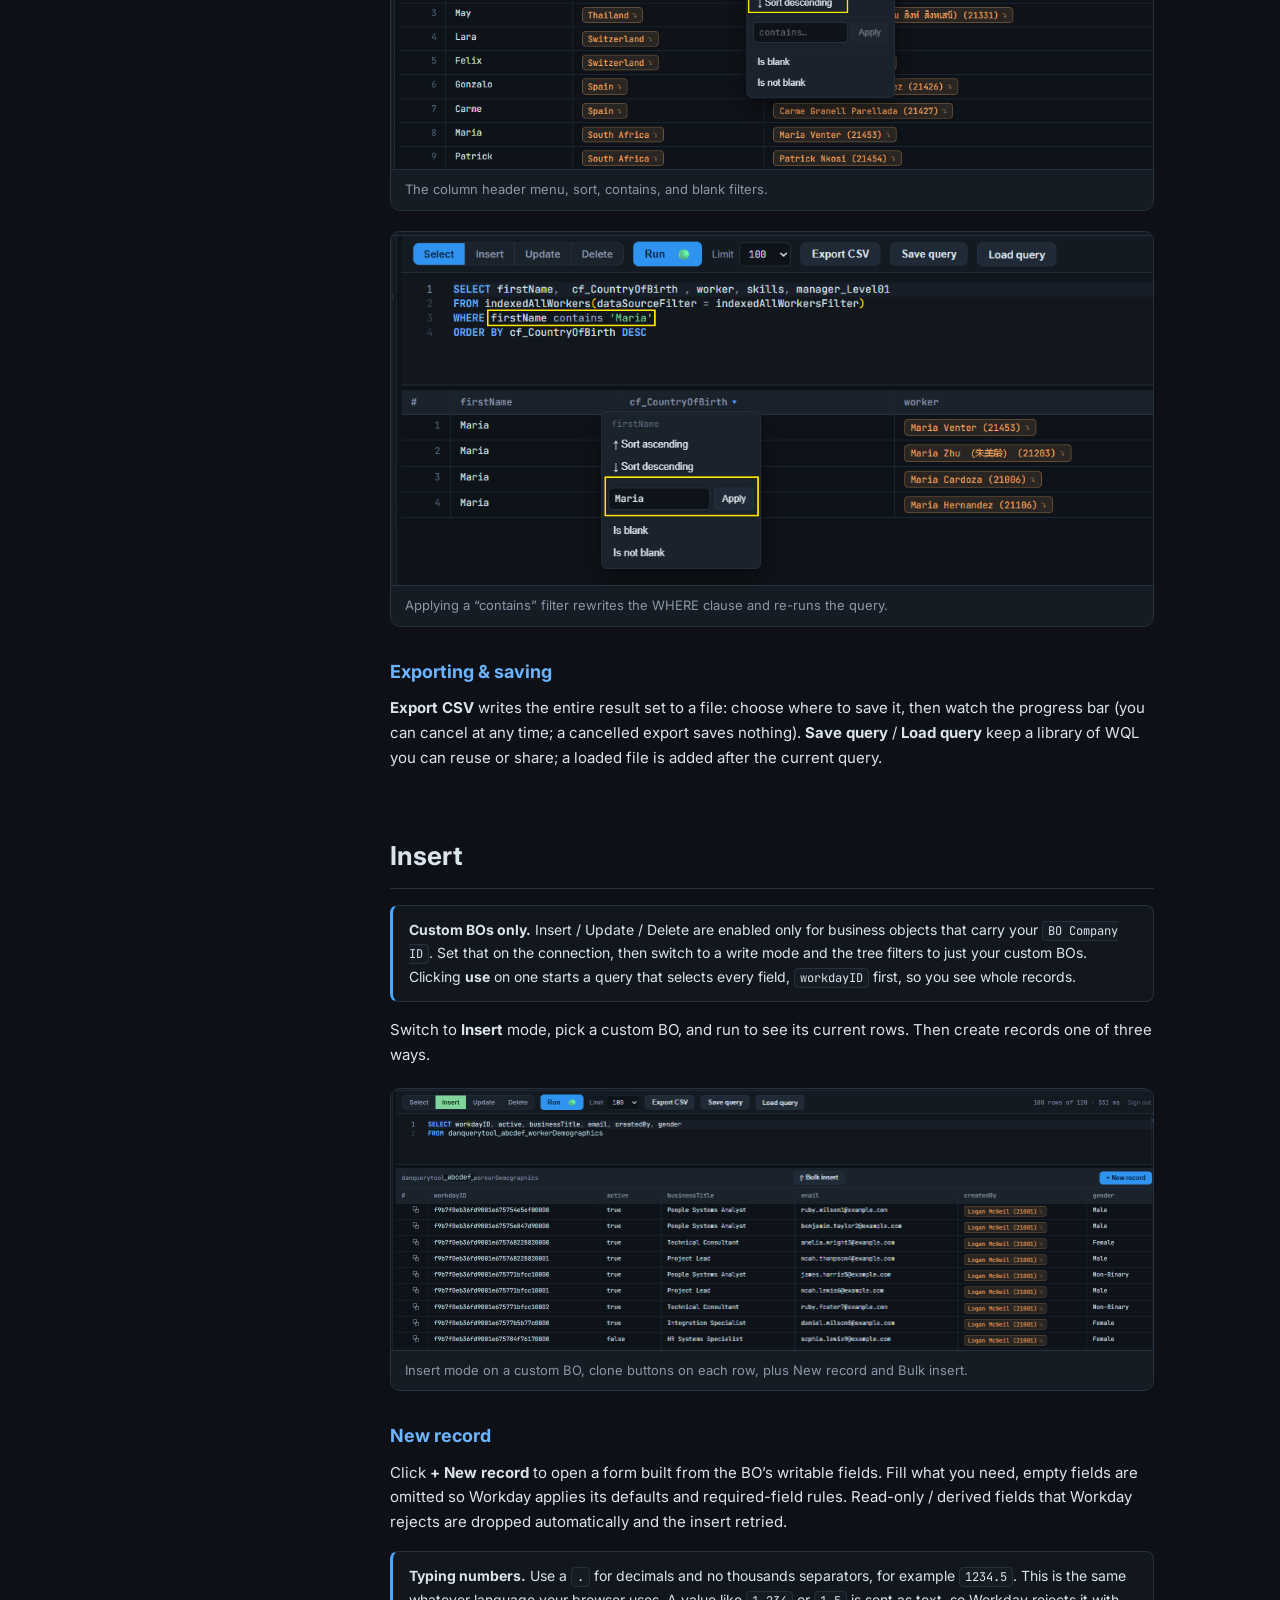
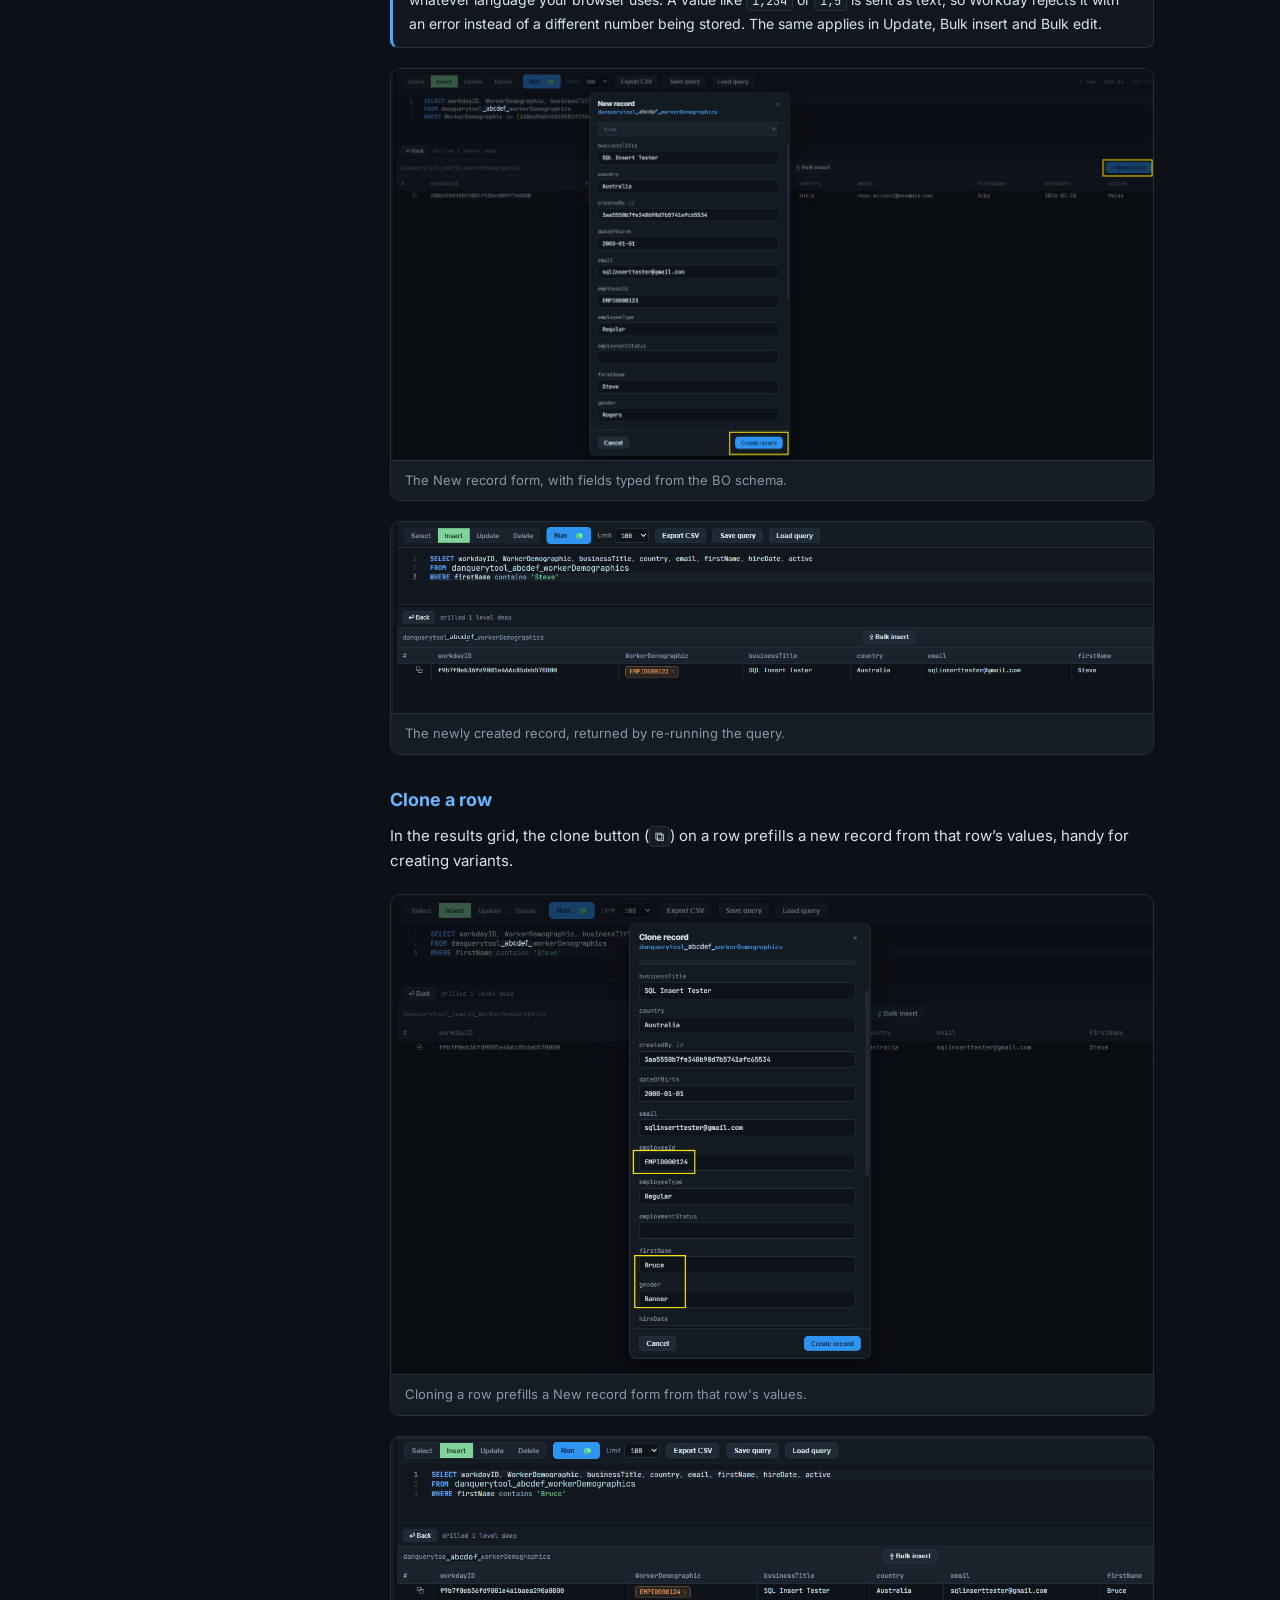
==== commit 6e1a8c1a: "QoL updates" ====
--- a/src/ExtendExplorer.Client/wwwroot/guide.html
+++ b/src/ExtendExplorer.Client/wwwroot/guide.html
@@ -407,6 +407,8 @@
         <h2>The Explorer</h2>
         <p>Once connected, the workbench has three regions: the <strong>schema tree</strong> on the left, the <strong>query editor</strong> in the middle, and the <strong>results</strong> below it. The toolbar across the top switches modes and runs queries.</p>
         <figure class="shot" data-src="guide/explorer-overview.png" data-cap="The Explorer layout: schema tree, toolbar, editor, and results."></figure>
+        <h3>Loading the schema</h3>
+        <p>When the app opens, a <strong>Loading business objects</strong> popup shows how many have arrived (for example <em>1,500 of 4,200 business objects (35%)</em>). The same popup, <strong>Loading fields</strong>, appears when you expand a large business object, or choose <em>load all</em>. While it's up, nothing else can be clicked and queries won't run, including <kbd>Ctrl</kbd> + <kbd>Enter</kbd>, so a query can't compete with the load. Small loads finish before the popup has time to appear.</p>
 
         <h3>Resizing the panes</h3>
         <ul>
@@ -419,10 +421,10 @@
         <figure class="shot" data-src="guide/explorer-toolbar.png" data-cap="The toolbar: mode switch, Run, Limit, Export CSV, Save/Load query, and status."></figure>
         <ul>
           <li><strong>Mode switch</strong>, <span class="pill">Select</span> <span class="pill">Insert</span> <span class="pill">Update</span> <span class="pill">Delete</span> <span class="pill">Export/Import</span>.</li>
-          <li><strong>Run 🟢</strong>, runs the query.</li>
+          <li><strong>Run 🟢</strong>, runs the query the cursor is in (or the selected text), see <a href="#several-queries">several queries in one editor</a>.</li>
           <li><strong>Limit</strong>, rows per page (10 / 25 / 50 / 100). 100 is the API's maximum page size; to get more rows out in one go, use <strong>Export CSV</strong> or <a href="#export-import">Export/Import</a> mode, which page through everything for you.</li>
-          <li><strong>Export CSV</strong>, exports the full result set (not just the current page).</li>
-          <li><strong>Save query / Load query</strong>, save the editor’s WQL to a <code>.wql</code> file, or load one back.</li>
+          <li><strong>Export CSV</strong>, exports the full result set (not just the current page): it asks where to save, then shows a progress bar you can cancel. There's no row limit.</li>
+          <li><strong>Save query / Load query</strong>, save the editor’s WQL to a <code>.wql</code> file, or load one. A loaded file is added after the query the cursor is in, so it doesn't replace what you have.</li>
           <li><strong>Status</strong>, rows returned and how long the query took.</li>
         </ul>
       </section>
@@ -434,7 +436,8 @@
         <h3>Browsing the schema tree</h3>
         <p>The tree lists queryable data sources. Filter it with the search box, then:</p>
         <ul>
-          <li>Click <strong>use</strong> on a source to start a query from it.</li>
+          <li>Use <strong>All / Custom / Delivered</strong> above the list to show everything, only your custom BOs, or only the Workday-delivered ones. Each button shows its count, and with <em>All</em> selected, custom BOs carry a small <span class="pill">custom</span> tag. The switch appears when the connection has a <code>BO Company ID</code>; write modes always show just your custom BOs.</li>
+          <li>Click <strong>use</strong> on a source to start a query from it. For one of <strong>your custom BOs</strong>, the query selects <em>every field</em> (<code>workdayID</code> first), in any mode; for a delivered BO, which can have thousands of fields, the select list starts empty for you to fill in. The new query is added after the one the cursor is in, so nothing you've written is replaced.</li>
           <li>Expand a source to see its <strong>fields</strong>, each with a type glyph (<code>→</code> reference, <code>⋮</code> multi-instance, <code>#</code> numeric, <code>◷</code> date, <code>◩</code> boolean, <code>T</code> text).</li>
           <li>Click a <strong>field</strong> to insert its alias at the cursor.</li>
           <li>Sources with a <code>⚙ Filters &amp; prompts</code> entry let you build a prompted FROM clause.</li>
@@ -446,9 +449,9 @@
         <ol>
           <li>If the source has more than one <strong>data source filter</strong>, choose one from the dropdown. Its description appears underneath.</li>
           <li>Fill in the <strong>prompts</strong>. Each shows its type; required ones are marked <code>*</code>. Booleans get a true/false dropdown, dates a date picker, and instance prompts expect a WID.</li>
-          <li>Click <strong>Build query</strong> (disabled until every required prompt is filled). The editor is filled with a query using that <code>FROM</code> clause, ready for you to add fields.</li>
+          <li>Click <strong>Build query</strong> (disabled until every required prompt is filled). A new query using that <code>FROM</code> clause is added to the editor, ready for you to add fields.</li>
         </ol>
-        <div class="tip"><strong>Big BOs.</strong> Very wide objects (like <code>allWorkers</code>) load their first couple thousand fields immediately; use <strong>“Showing N of M, load all”</strong> to pull the rest.</div>
+        <div class="tip"><strong>Big BOs.</strong> Very wide objects (like <code>allWorkers</code>) load their first 2,000 fields immediately; use <strong>“Showing N of M, load all”</strong> to pull the rest. Autocomplete uses the same 2,000 fields, and the full list once you've loaded all.</div>
 
         <h3>Writing WQL</h3>
         <p>The editor has WQL syntax highlighting and schema-aware autocomplete, press <kbd>Ctrl</kbd> + <kbd>Space</kbd> to see data sources, fields, and keywords. Run with <strong>Run 🟢</strong>.</p>
@@ -456,6 +459,24 @@
         <pre><code>SELECT workdayID, legalName, primaryWorkEmail
 FROM allWorkers</code></pre>
 
+        <h3 id="several-queries">Several queries in one editor</h3>
+        <p>The editor can hold any number of queries, each ending with a <code>;</code>, so a saved <code>.wql</code> file can be a library of queries. <strong>Run</strong> and <kbd>Ctrl</kbd> + <kbd>Enter</kbd> run only the query the cursor is in:</p>
+        <ul>
+          <li><strong>Select text</strong> to run exactly that, for example part of a query.</li>
+          <li>With the cursor on a query's <strong>header comment</strong>, the query below it runs. Just after a <code>;</code>, or on a comment after it on the same line, the query that <code>;</code> ends runs.</li>
+          <li>On blank lines after the last query, the last query runs.</li>
+          <li>A <code>;</code> inside <code>'text'</code>, a <code>"quoted name"</code> or a comment doesn't end a query.</li>
+          <li>The query that's about to run <strong>lights up briefly</strong>, so you can see which one ran. Its ending <code>;</code> is removed before it's sent.</li>
+        </ul>
+        <pre><code>-- Active workers
+SELECT workdayID, fullName
+FROM allWorkers;
+
+-- Locations
+SELECT location
+FROM allLocations;</code></pre>
+        <p>If the cursor is somewhere with no query (only comments or blank text), you'll see <em>“Nothing to run here”</em>.</p>
+
         <h3>Comments</h3>
         <p>The editor supports SQL-style comments, which are stripped out before the query is sent to Workday, handy for toggling fields or clauses on and off while you iterate:</p>
         <ul>
@@ -471,6 +492,7 @@
           <li><strong>Multi-instance cells</strong>, click to expand the list of items.</li>
           <li><strong>Paging</strong>, <strong>Prev / Next</strong> move through pages at your chosen Limit.</li>
         </ul>
+        <p>Drilling in, <kbd>Ctrl</kbd>-clicking a chip and <strong>↩ Back</strong> rewrite only the query that ran; any other queries in the editor are left alone. Each change can be undone with <kbd>Ctrl</kbd> + <kbd>Z</kbd>.</p>
         <figure class="shot" data-src="guide/select-drilldown.png" data-cap="Drilling into a referenced instance from a chip."></figure>
 
         <h3>Sorting &amp; filtering columns</h3>
@@ -482,22 +504,23 @@
           <li><strong>Numeric &amp; date</strong>, a comparison (<code>=</code>, <code>&gt;</code>, <code>&gt;=</code>, <code>&lt;</code>, <code>&lt;=</code>) with a value, plus blank / not blank.</li>
           <li><strong>Instance fields</strong>, blank / not blank; filter these by <kbd>Ctrl</kbd>-clicking a chip in the grid instead.</li>
         </ul>
-        <p>Each action rewrites the query and re-runs it. Re-applying on the same column replaces its previous filter rather than stacking a second one.</p>
+        <p>Each action rewrites the query that ran and re-runs it; other queries in the editor aren't touched, and <kbd>Ctrl</kbd> + <kbd>Z</kbd> undoes the change. Re-applying on the same column replaces its previous filter rather than stacking a second one. (If you've edited the editor since running, the rewrite replaces the whole editor instead.)</p>
         <figure class="shot" data-src="guide/select-column-menu.png" data-cap="The column header menu, sort, contains, and blank filters."></figure>
         <figure class="shot" data-src="guide/select-column-menu0.png" data-cap="Applying a “contains” filter rewrites the WHERE clause and re-runs the query."></figure>
 
         <h3>Exporting &amp; saving</h3>
-        <p><strong>Export CSV</strong> streams the entire result set to a file. <strong>Save query</strong> / <strong>Load query</strong> keep a library of WQL you can reuse or share.</p>
+        <p><strong>Export CSV</strong> writes the entire result set to a file: choose where to save it, then watch the progress bar (you can cancel at any time; a cancelled export saves nothing). <strong>Save query</strong> / <strong>Load query</strong> keep a library of WQL you can reuse or share; a loaded file is added after the current query.</p>
       </section>
 
       <section id="insert">
         <h2>Insert</h2>
-        <div class="note"><strong>Custom BOs only.</strong> Insert / Update / Delete are enabled only for business objects that carry your <code>BO Company ID</code>. Set that on the connection, then switch to a write mode and the tree filters to just your custom BOs.</div>
+        <div class="note"><strong>Custom BOs only.</strong> Insert / Update / Delete are enabled only for business objects that carry your <code>BO Company ID</code>. Set that on the connection, then switch to a write mode and the tree filters to just your custom BOs. Clicking <strong>use</strong> on one starts a query that selects every field, <code>workdayID</code> first, so you see whole records.</div>
         <p>Switch to <strong>Insert</strong> mode, pick a custom BO, and run to see its current rows. Then create records one of three ways.</p>
         <figure class="shot" data-src="guide/insert-mode.png" data-cap="Insert mode on a custom BO, clone buttons on each row, plus New record and Bulk insert."></figure>
 
         <h3>New record</h3>
         <p>Click <strong>+ New record</strong> to open a form built from the BO’s writable fields. Fill what you need, empty fields are omitted so Workday applies its defaults and required-field rules. Read-only / derived fields that Workday rejects are dropped automatically and the insert retried.</p>
+        <div class="note"><strong>Typing numbers.</strong> Use a <code>.</code> for decimals and no thousands separators, for example <code>1234.5</code>. This is the same whatever language your browser uses. A value like <code>1,234</code> or <code>1,5</code> is sent as text, so Workday rejects it with an error instead of a different number being stored. The same applies in Update, Bulk insert and Bulk edit.</div>
         <figure class="shot" data-src="guide/insertSingleRow1.png" data-cap="The New record form, with fields typed from the BO schema."></figure>
         <figure class="shot" data-src="guide/insertSingleRow2.png" data-cap="The newly created record, returned by re-running the query."></figure>
 
@@ -510,7 +533,8 @@
         <p><strong>⇪ Bulk insert</strong> lets you paste many rows at once, either tab/comma-delimited with a header row (a spreadsheet copy works), or a JSON array of objects. You’ll see a preview and a per-row result; rows are sent in chunks of 100.</p>
         <figure class="shot" data-src="guide/BulkInsert1.png" data-cap="Bulk insert, paste rows (here 120), preview, then insert in batches of 100."></figure>
         <figure class="shot" data-src="guide/BulkInsert2.png" data-cap="Bulk insert, the pasted rows are inserted"></figure>
-        <p>If Workday rejects some rows, the rest are still created. Each rejected row is listed with Workday's message, so you can fix just those rows and paste them again.</p>
+        <p>If Workday rejects some rows, the rest are still created. Each rejected row is listed with Workday's message, so you can fix just those rows and paste them again. You can paste up to 2,000 rows at a time; for more, use <a href="#export-import">Import rows</a>.</p>
+        <p>If your session expires part-way through, the rows already sent stay listed, and you're told how many weren't sent. <strong>Save unsent rows</strong> downloads just those as a JSON file; <strong>Reconnect</strong>, then load that file with <em>Import rows</em>. Pasting everything again would insert the earlier rows twice.</p>
       </section>
 
       <section id="update">
@@ -546,7 +570,7 @@
         <p>When you click it, the app collects the ids of every matching row (<em>Collecting…</em>), then opens the <strong>Delete all rows</strong> confirmation. It has extra safeguards:</p>
         <ul>
           <li>A <strong>backup warning</strong> recommending you export the rows to <strong>JSON</strong> first, so they can be imported back.</li>
-          <li><strong>⤓ Go to Export (all fields)…</strong>, closes the dialog, switches to Export/Import mode, and loads your query with <em>every field</em> of the BO selected (same <code>FROM</code> / <code>WHERE</code>, so the same rows). See the <a href="#backup-restore">walkthrough</a>.</li>
+          <li><strong>⤓ Go to Export (all fields)…</strong>, closes the dialog, switches to Export/Import mode, and adds your query below the original with <em>every field</em> of the BO selected (same <code>FROM</code> / <code>WHERE</code>, so the same rows). See the <a href="#backup-restore">walkthrough</a>.</li>
           <li>A tick-box, <em>“I've exported a backup, or I don't need one.”</em>, which must be ticked before the Delete button enables.</li>
         </ul>
         <figure class="shot" data-src="guide/delete-all-confirm.png" data-cap="The Delete all confirmation, backup warning, Go to Export, and the acknowledgement tick-box."></figure>
@@ -554,6 +578,7 @@
 
         <h3>Reading the results</h3>
         <p>Both kinds of delete are sent in batches of 100 and end with the same per-row list. A row that fails (for example, one already deleted by someone else) shows Workday's message; the rest of the batch is unaffected.</p>
+        <p>If your session expires part-way through, the batches already sent keep their results and the remaining rows are marked <em>not sent</em>; they were <strong>not deleted</strong>. Click <strong>Reconnect</strong>, then run the query again to see what's left.</p>
         <div class="tip"><strong>Back up first.</strong> Before a delete you can't undo, save the rows to JSON, Delete all's <em>Go to Export</em> button does the setup for you, or follow the <a href="#backup-restore">backup &amp; restore walkthrough</a>.</div>
       </section>
 
@@ -563,17 +588,18 @@
         <div class="note"><strong>Custom BOs only</strong>, like the write modes. Switch to <strong>Export/Import</strong> and the tree filters to objects carrying your <code>BO Company ID</code>.</div>
 
         <h3>Exporting</h3>
-        <p>Pick a custom BO with <strong>use</strong>, the editor is filled with a <code>SELECT</code> of every field on that object, so nothing is left out of the backup. Run it, then choose <strong>⤓ Export all rows</strong>.</p>
+        <p>Pick a custom BO with <strong>use</strong>: a <code>SELECT</code> of every field on that object is added to the editor, so nothing is left out of the backup. Run it, then choose <strong>⤓ Export all rows</strong>.</p>
         <figure class="shot" data-src="guide/export-import-query.png" data-cap="In Export/Import mode, 'use' on a custom BO builds a SELECT of all its fields."></figure>
         <figure class="shot" data-src="guide/export-save.png" data-cap="Export all rows, the whole object (here 98 rows), not just the current page."></figure>
         <table class="field-table">
           <thead><tr><th>Format</th><th>Use it for</th></tr></thead>
           <tbody>
-            <tr><td><strong>JSON</strong></td><td>Backups you may restore. A JSON array of records with references kept as objects, this is the format <strong>Import rows</strong> reads.</td></tr>
+            <tr><td><strong>JSON</strong></td><td>Backups you may restore. A JSON array with one record per line and references kept as objects, this is the format <strong>Import rows</strong> reads.</td></tr>
             <tr><td><strong>CSV</strong></td><td>Reading in Excel. Flat, with references shown by descriptor, <em>not</em> re-importable.</td></tr>
           </tbody>
         </table>
-        <p>The export pages through <em>every row your query matches</em> regardless of the toolbar's Limit, shows a running count as it goes, and finishes with a <strong>Save As</strong> dialog so you choose the name and folder. Files are named <code>&lt;boName&gt;-&lt;timestamp&gt;.json</code> by default. If your query has a <code>WHERE</code>, only the matching rows are exported.</p>
+        <p>The export covers <em>every row your query matches</em>, regardless of the toolbar's Limit, and has <strong>no row limit</strong>. It first opens a <strong>Save As</strong> dialog so you choose the name and folder, then shows a <strong>progress bar</strong> while the rows are written to the file as they arrive. You can <strong>Cancel export</strong> at any point; a cancelled or failed export saves no file. Files are named <code>&lt;boName&gt;-&lt;timestamp&gt;.json</code> by default. If your query has a <code>WHERE</code>, only the matching rows are exported.</p>
+        <p>When the export finishes, the dialog confirms that the row count matches Workday's total and that every <code>workdayID</code> is unique &mdash; or warns you if the file is incomplete, so you know before relying on it as a backup.</p>
 
         <h3>Importing</h3>
         <p>Choose <strong>⤒ Import rows</strong> and pick a JSON file written by Export. Before anything is sent you'll see how many rows were found, a preview of the first few, and which fields are being left out. <strong>Import</strong> then creates them in batches of 100, reporting each row's outcome and new id.</p>
@@ -581,7 +607,7 @@
         <p>Fields Workday manages are never sent, because they'd be rejected: <code>workdayID</code>, <code>createdMoment</code>, <code>lastFunctionallyUpdated</code>, <code>currentOMSVersion</code>, <code>classOfInstance1</code>, <code>referenceID1</code>, and the object's own <em>self-reference</em> field, a field named after the BO whose id is the row's own <code>workdayID</code>. References are reduced to their <code>id</code>, and values the schema says are numeric or boolean are converted back from the text WQL returns.</p>
 
         <div class="warn"><strong>Imported rows are new instances.</strong> Workday assigns a fresh <code>workdayID</code> on create, so an export → delete → import cycle restores the <em>data</em> but not the original ids, anything that referenced the old instances won't point at the new ones.</div>
-        <div class="note"><strong>Limits.</strong> Import reads up to 2000 rows per file. If Workday rejects a row, its message appears in the result list, which scrolls sideways for long errors.</div>
+        <div class="note"><strong>No row limit.</strong> Every row in the file is imported, 100 at a time, with a progress bar. For files of up to 500 rows each row's outcome is listed; for larger files only the rows that failed are listed (the first 500), each with Workday's message. <strong>Stop import</strong> ends the run after the current batch and lets you save the rows that weren't sent, so you can finish later without creating duplicates. If your session expires mid-import, you get the same <strong>Save unsent rows</strong> option, plus <strong>Reconnect</strong>.</div>
       </section>
 
       <section id="backup-restore">
@@ -596,11 +622,11 @@
         <p>Run it and check the match count on <strong>Delete all N</strong>.</p>
 
         <h3>2. Export them to JSON</h3>
-        <p>Click <strong>Delete all N</strong>, then <strong>⤓ Go to Export (all fields)…</strong> in the confirmation. The app switches to Export/Import mode and loads the same query with every field of the BO selected. Run it, click <strong>⤓ Export all rows</strong>, keep <strong>JSON</strong>, and save the file.</p>
+        <p>Click <strong>Delete all N</strong>, then <strong>⤓ Go to Export (all fields)…</strong> in the confirmation. The app switches to Export/Import mode and adds the same query, with every field of the BO selected, below your original one, with the cursor in it. Run it, click <strong>⤓ Export all rows</strong>, keep <strong>JSON</strong>, and save the file.</p>
         <div class="note"><strong>Why all fields?</strong> An export only contains the columns your query selects. Going through <em>Go to Export</em> guarantees the backup holds every field, not just the two in the query above.</div>
 
         <h3>3. Delete</h3>
-        <p>Switch back to <strong>Delete</strong> mode, run the query again, click <strong>Delete all N</strong>, tick <em>“I've exported a backup”</em>, and click <strong>Delete all</strong>. Check the per-row results.</p>
+        <p>Switch back to <strong>Delete</strong> mode, put the cursor back in your original query and run it, click <strong>Delete all N</strong>, tick <em>“I've exported a backup”</em>, and click <strong>Delete all</strong>. Check the per-row results.</p>
 
         <h3>4. Restore (if needed)</h3>
         <p>In <strong>Export/Import</strong> mode, choose <strong>⤒ Import rows</strong> and pick the JSON file. Review the preview and skipped fields, then <strong>Import</strong>.</p>
@@ -610,7 +636,9 @@
       <section id="shortcuts">
         <h2>Keyboard &amp; tips</h2>
         <ul>
+          <li class="kbd-row"><kbd>Ctrl</kbd> + <kbd>Enter</kbd>, run the query the cursor is in (or the selection)</li>
           <li class="kbd-row"><kbd>Ctrl</kbd> + <kbd>Space</kbd>, trigger autocomplete</li>
+          <li class="kbd-row"><kbd>Ctrl</kbd> + <kbd>Z</kbd>, undo a query the app added or rewrote (use, Load query, column sort / filter, drill-down)</li>
           <li class="kbd-row"><kbd>Ctrl</kbd> + <kbd>/</kbd>, toggle a line comment (editor-only; stripped before the query runs)</li>
         </ul>
         <div class="tip"><strong>Reference filters use <code>in (…)</code>.</strong> Drilling and instance filters build <code>WHERE field in (&lt;id&gt;)</code>; <code>=</code> is only used for boolean / date / numeric / text values.</div>
@@ -623,10 +651,11 @@
           <thead><tr><th>What</th><th>Limit</th><th>Notes</th></tr></thead>
           <tbody>
             <tr><td>Rows per page in the grid</td><td>100</td><td>Toolbar Limit: 10 / 25 / 50 / 100. 100 is the API's maximum page size.</td></tr>
-            <tr><td>Fields loaded per source in the tree</td><td>2,000 at first</td><td>Use <em>load all</em> for the rest.</td></tr>
-            <tr><td>Export CSV (toolbar)</td><td>100,000 rows</td><td>Pages the whole result set.</td></tr>
+            <tr><td>Fields loaded per source in the tree</td><td>2,000 at first</td><td>Use <em>load all</em> for the rest. Autocomplete uses the same fields.</td></tr>
+            <tr><td>Bulk insert (pasted rows)</td><td>2,000 rows</td><td>For more, export to JSON and use <em>Import rows</em>.</td></tr>
+            <tr><td>Export (CSV or JSON)</td><td>No limit</td><td>Rows are written to the file as they arrive, with a progress bar.</td></tr>
             <tr><td>Bulk insert / Import batch</td><td>100 rows per call</td><td>Larger inputs are split into batches automatically.</td></tr>
-            <tr><td>Import file</td><td>2,000 rows</td><td>JSON exports only.</td></tr>
+            <tr><td>Import file</td><td>No row limit</td><td>JSON exports only. Sent 100 rows at a time.</td></tr>
             <tr><td>Bulk edit</td><td>1,000 rows</td><td>Sent in batches of 100.</td></tr>
             <tr><td>Delete (selected or all)</td><td>1,000 rows</td><td>Sent in batches of 100.</td></tr>
             <tr><td>Settings file import</td><td>5 MB</td><td>Connections JSON.</td></tr>
@@ -648,6 +677,12 @@
             <tr><td>Bulk edit or Delete all shows <em>“… capped at 1,000. Add a narrower WHERE.”</em></td><td>Too many rows match. Split the job with a tighter <code>WHERE</code> and repeat.</td></tr>
             <tr><td>An insert quietly leaves some fields out</td><td>Workday rejected them as read-only or derived (error <code>A13</code>); the app dropped them and retried. Expected for fields like <code>createdMoment</code>.</td></tr>
             <tr><td>Some rows fail in a bulk result</td><td>Each failed row shows Workday's message; the others still went through. Fix and resend just the failed rows.</td></tr>
+            <tr><td><em>“Nothing to run here”</em></td><td>The cursor isn't in a query (only comments or blank lines around it). Click inside the query you want, or select it.</td></tr>
+            <tr><td>The wrong query runs</td><td>Check the <code>;</code> at the end of each query: without it, two queries count as one. The query that runs lights up briefly.</td></tr>
+            <tr><td>Session expired during an import, bulk insert or delete</td><td>The rows already sent keep their results. For import and bulk insert, <strong>Save unsent rows</strong>, reconnect and import that file; for delete, reconnect and run the query again to see what's left.</td></tr>
+            <tr><td>The export finishes with a warning</td><td>The row count didn't match Workday's total, or some rows came back twice (usually because rows were added or removed while it ran). Run the export again before relying on the file as a backup.</td></tr>
+            <tr><td>Loading is slow, or <code>net_http_request_timedout, 100</code></td><td>Workday took more than 100 seconds to answer one request, or each call is slow (several seconds per 100 rows). Narrow the query with a <code>WHERE</code>, or try again later.</td></tr>
+            <tr><td>An error like <em>“Could not find 'appInterop…'”</em></td><td>The browser is mixing an old copy of the app's files with a newer version. Press <kbd>Ctrl</kbd> + <kbd>F5</kbd>.</td></tr>
           </tbody>
         </table>
       </section>
@@ -713,7 +748,7 @@
         <pre><code>SELECT worker, location
 FROM allWorkers (effectiveAsOfDate = "2024-01-01")</code></pre>
 
-        <div class="note"><strong>Clause order is fixed:</strong> <code>PARAMETERS → SELECT → FROM → WHERE ON → WHERE → GROUP BY → HAVING → ORDER BY → LIMIT</code>. WQL sorts alphabetically, and without <code>ORDER BY</code> the row order isn't guaranteed.</p>
+        <div class="note"><strong>Clause order is fixed:</strong> <code>PARAMETERS → SELECT → FROM → WHERE ON → WHERE → GROUP BY → HAVING → ORDER BY → LIMIT</code>. WQL sorts alphabetically, and without <code>ORDER BY</code> the row order isn't guaranteed.</div>
       </section>
     </main>
   </div>
